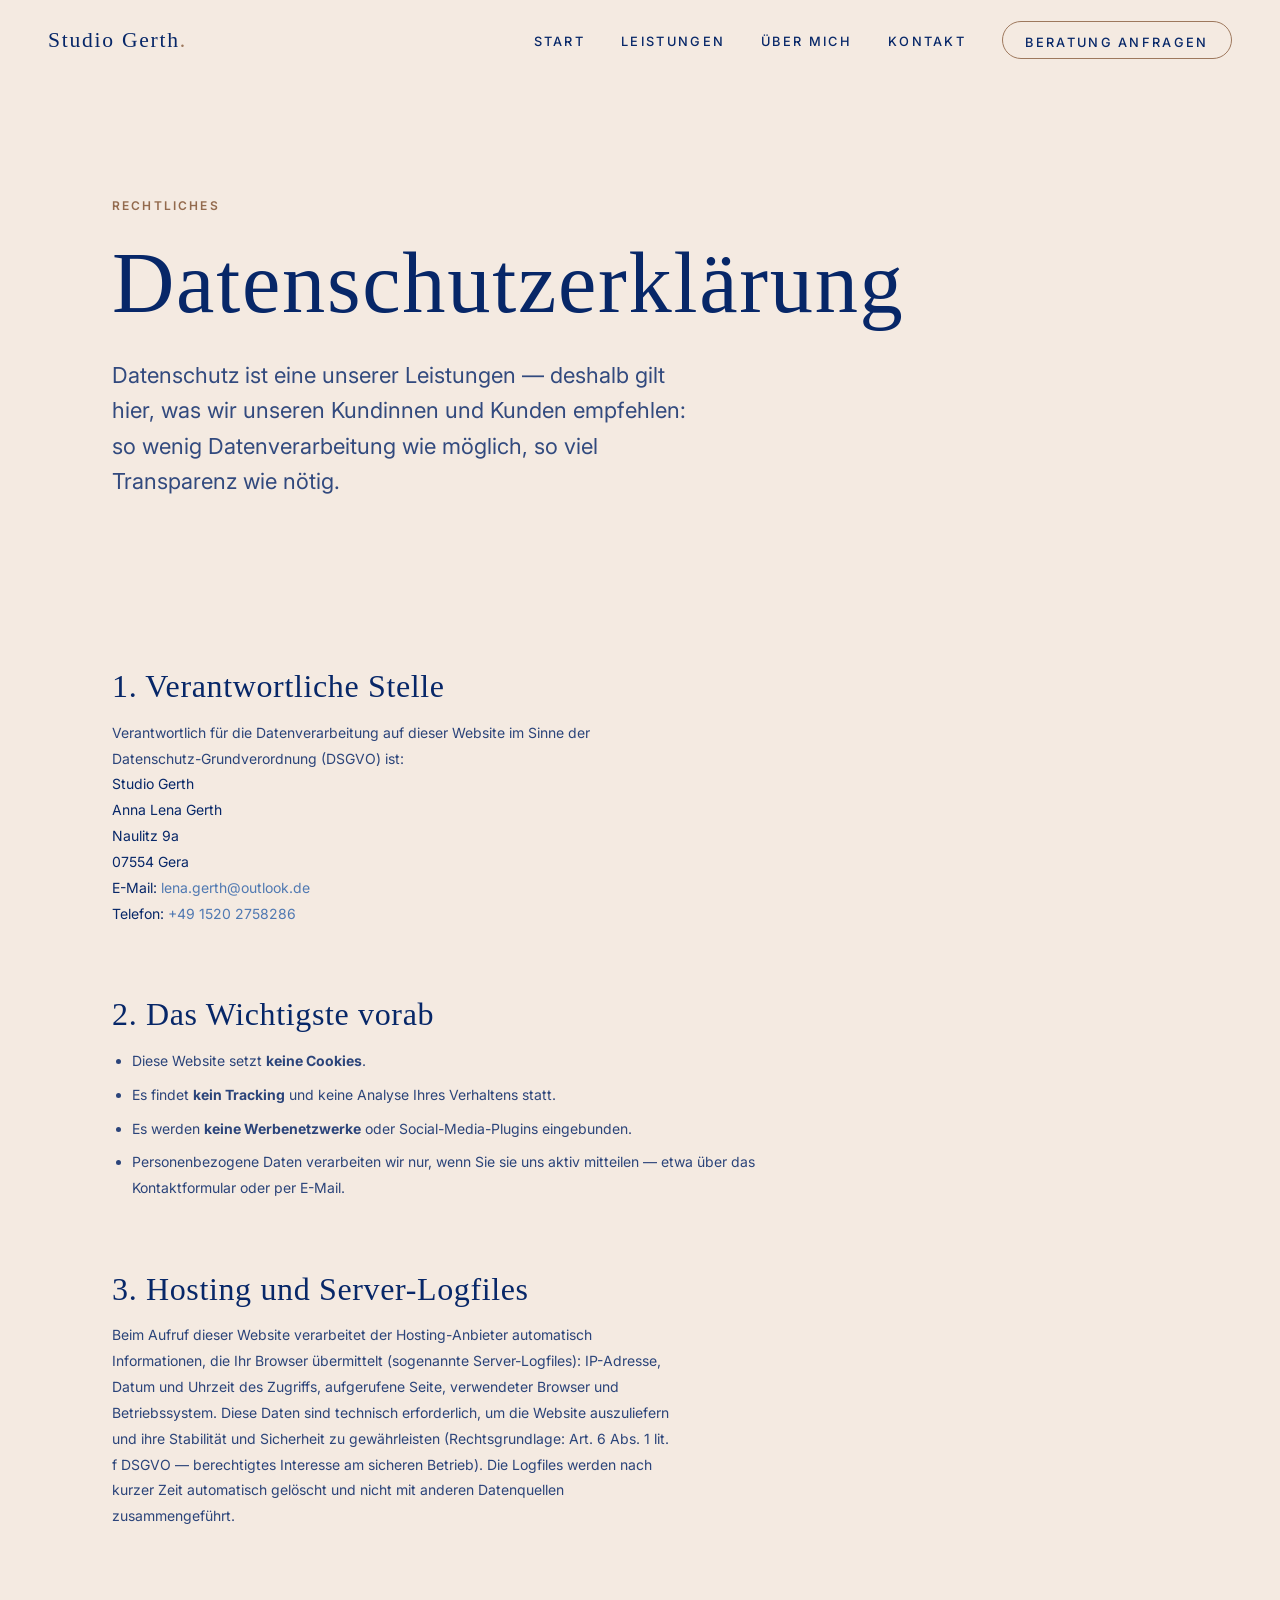
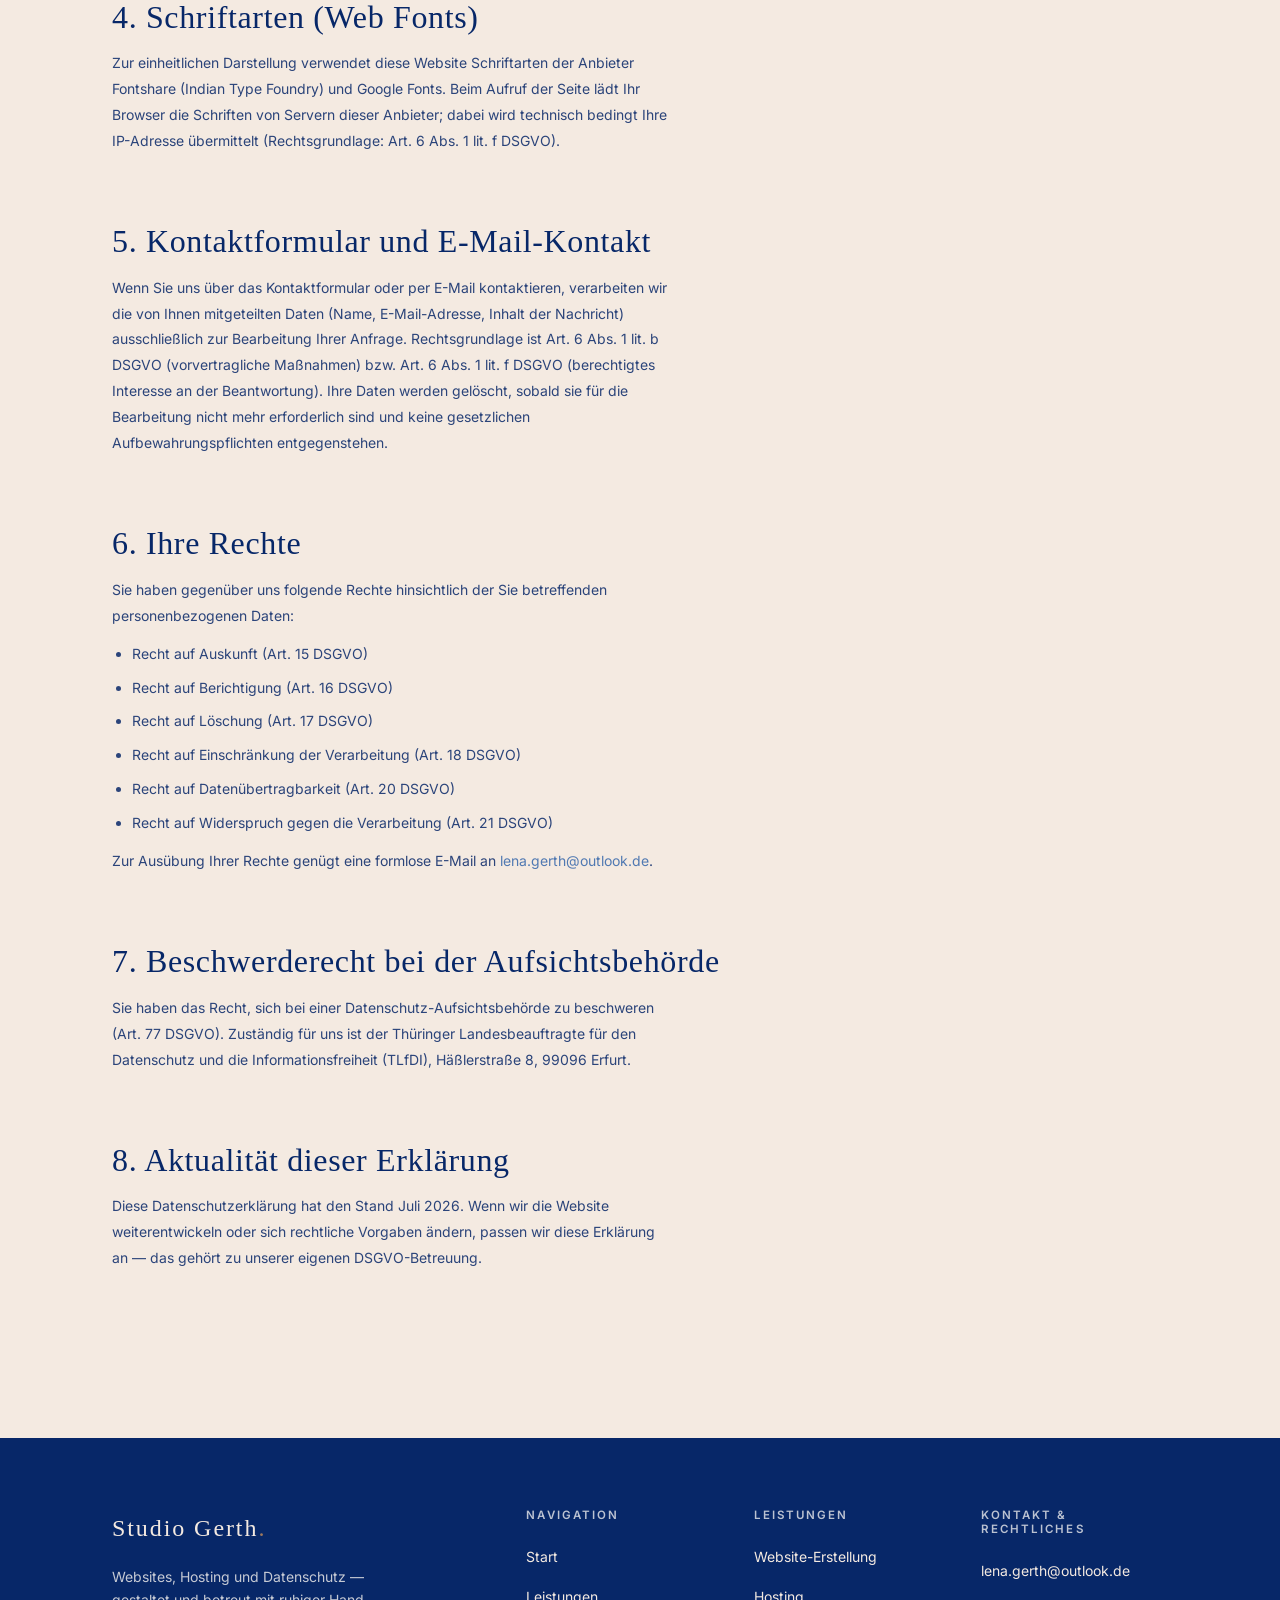
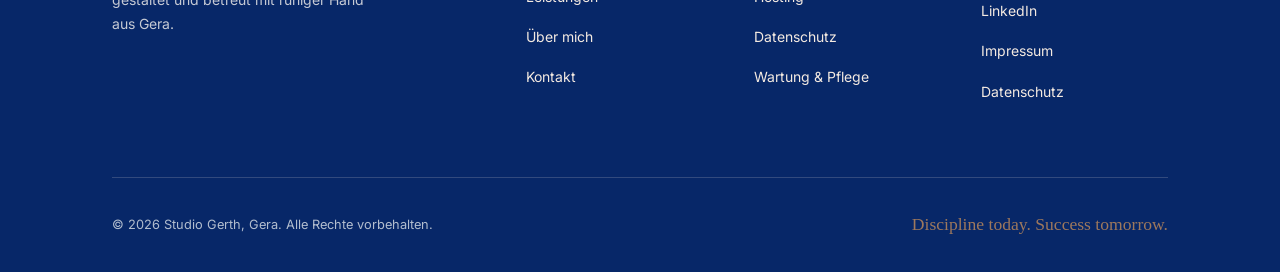
==== datenschutz.html @ 5bf51b88 "Add Studio Gerth agency website (Quiet Luxury / Editorial Discipline) Complete multi-page site in pl" ====
<!DOCTYPE html>
<html lang="de" class="no-js">
<head>
  <meta charset="UTF-8">
  <meta name="viewport" content="width=device-width, initial-scale=1.0">
  <title>Datenschutzerklärung — Studio Gerth</title>
  <meta name="description" content="Datenschutzerklärung von Studio Gerth: Welche Daten diese Website verarbeitet — und welche bewusst nicht.">
  <meta name="robots" content="noindex, follow">

  <link rel="preconnect" href="https://api.fontshare.com" crossorigin>
  <link href="https://api.fontshare.com/v2/css?f[]=melodrama@400,500,600&amp;f[]=britney@400,700&amp;display=swap" rel="stylesheet">
  <link rel="preconnect" href="https://fonts.googleapis.com">
  <link rel="preconnect" href="https://fonts.gstatic.com" crossorigin>
  <link href="https://fonts.googleapis.com/css2?family=Inter:wght@400;500;600&amp;display=swap" rel="stylesheet">

  <!-- Favicon: Monogramm "G." als Inline-SVG (keine Bilddatei nötig) -->
  <link rel="icon" href="data:image/svg+xml,%3Csvg xmlns='http://www.w3.org/2000/svg' viewBox='0 0 64 64'%3E%3Crect width='64' height='64' fill='%23072768'/%3E%3Ctext x='32' y='44' font-family='Georgia,serif' font-size='36' fill='%23F4EAE1' text-anchor='middle'%3EG.%3C/text%3E%3C/svg%3E">

  <link rel="stylesheet" href="css/style.css">
</head>
<body>
  <a class="skip-link" href="#main">Zum Inhalt springen</a>
  <div class="scroll-progress" aria-hidden="true"></div>

  <header class="site-header">
    <div class="container container--wide header-inner">
      <a class="brand" href="index.html">Studio Gerth<span class="brand-dot">.</span></a>

      <nav class="site-nav" aria-label="Hauptnavigation">
        <ul class="nav-list">
          <li><a href="index.html">Start</a></li>
          <li><a href="leistungen.html">Leistungen</a></li>
          <li><a href="ueber-mich.html">Über mich</a></li>
          <li><a href="kontakt.html">Kontakt</a></li>
          <li><a class="nav-cta" href="kontakt.html">Beratung anfragen</a></li>
        </ul>
      </nav>

      <button class="nav-toggle" aria-expanded="false" aria-label="Menü öffnen" aria-controls="nav-overlay">
        <span class="bar"></span><span class="bar"></span><span class="bar"></span>
      </button>
    </div>
  </header>

  <nav class="nav-overlay" id="nav-overlay" aria-label="Mobile Navigation">
    <ul>
      <li><a href="index.html">Start</a></li>
      <li><a href="leistungen.html">Leistungen</a></li>
      <li><a href="ueber-mich.html">Über mich</a></li>
      <li><a href="kontakt.html">Kontakt</a></li>
    </ul>
    <p class="overlay-meta">
      Studio Gerth · Gera<br>
      <a href="mailto:lena.gerth@outlook.de">lena.gerth@outlook.de</a>
    </p>
  </nav>

  <main id="main">
    <section class="page-hero" aria-labelledby="page-heading">
      <div class="container">
        <span class="eyebrow">Rechtliches</span>
        <h1 id="page-heading">Datenschutzerklärung</h1>
        <p class="lead" style="margin-top: 1.75rem">
          Datenschutz ist eine unserer Leistungen — deshalb gilt hier, was wir
          unseren Kundinnen und Kunden empfehlen: so wenig Datenverarbeitung
          wie möglich, so viel Transparenz wie nötig.
        </p>
      </div>
    </section>

    <section class="section section--flush" style="padding-bottom: var(--space-section)">
      <div class="container">
        <div class="legal-content">

          <h2>1. Verantwortliche Stelle</h2>
          <p>
            Verantwortlich für die Datenverarbeitung auf dieser Website im Sinne
            der Datenschutz-Grundverordnung (DSGVO) ist:
          </p>
          <address>
            Studio Gerth<br>
            Anna Lena Gerth<br>
            Naulitz 9a<br>
            07554 Gera<br>
            E-Mail: <a href="mailto:lena.gerth@outlook.de">lena.gerth@outlook.de</a><br>
            Telefon: <a href="tel:+4915202758286">+49 1520 2758286</a>
          </address>

          <h2>2. Das Wichtigste vorab</h2>
          <ul>
            <li>Diese Website setzt <strong>keine Cookies</strong>.</li>
            <li>Es findet <strong>kein Tracking</strong> und keine Analyse Ihres Verhaltens statt.</li>
            <li>Es werden <strong>keine Werbenetzwerke</strong> oder Social-Media-Plugins eingebunden.</li>
            <li>Personenbezogene Daten verarbeiten wir nur, wenn Sie sie uns aktiv mitteilen — etwa über das Kontaktformular oder per E-Mail.</li>
          </ul>

          <h2>3. Hosting und Server-Logfiles</h2>
          <p>
            Beim Aufruf dieser Website verarbeitet der Hosting-Anbieter
            automatisch Informationen, die Ihr Browser übermittelt
            (sogenannte Server-Logfiles): IP-Adresse, Datum und Uhrzeit des
            Zugriffs, aufgerufene Seite, verwendeter Browser und
            Betriebssystem. Diese Daten sind technisch erforderlich, um die
            Website auszuliefern und ihre Stabilität und Sicherheit zu
            gewährleisten (Rechtsgrundlage: Art. 6 Abs. 1 lit. f DSGVO —
            berechtigtes Interesse am sicheren Betrieb). Die Logfiles werden
            nach kurzer Zeit automatisch gelöscht und nicht mit anderen
            Datenquellen zusammengeführt.
            <!-- HINWEIS: Vor Veröffentlichung Hosting-Anbieter benennen
                 (Name, Anschrift, Speicherdauer der Logs) und ggf. den
                 Abschluss eines Auftragsverarbeitungsvertrags (Art. 28 DSGVO)
                 erwähnen. -->
          </p>

          <h2>4. Schriftarten (Web Fonts)</h2>
          <p>
            Zur einheitlichen Darstellung verwendet diese Website Schriftarten
            der Anbieter Fontshare (Indian Type Foundry) und Google Fonts. Beim
            Aufruf der Seite lädt Ihr Browser die Schriften von Servern dieser
            Anbieter; dabei wird technisch bedingt Ihre IP-Adresse übermittelt
            (Rechtsgrundlage: Art. 6 Abs. 1 lit. f DSGVO).
            <!-- EMPFEHLUNG für den Echtbetrieb: Die Fonts lokal einbinden
                 (Dateien nach /assets/fonts/ legen und per @font-face laden).
                 Dann entfällt dieser Abschnitt vollständig — die sauberste
                 Lösung und unsere Empfehlung als Datenschutz-Dienstleister.
                 Die CDN-Einbindung ist hier nur für die Entwicklungsphase
                 gewählt. -->
          </p>

          <h2>5. Kontaktformular und E-Mail-Kontakt</h2>
          <p>
            Wenn Sie uns über das Kontaktformular oder per E-Mail kontaktieren,
            verarbeiten wir die von Ihnen mitgeteilten Daten (Name,
            E-Mail-Adresse, Inhalt der Nachricht) ausschließlich zur
            Bearbeitung Ihrer Anfrage. Rechtsgrundlage ist Art. 6 Abs. 1
            lit. b DSGVO (vorvertragliche Maßnahmen) bzw. Art. 6 Abs. 1
            lit. f DSGVO (berechtigtes Interesse an der Beantwortung).
            Ihre Daten werden gelöscht, sobald sie für die Bearbeitung nicht
            mehr erforderlich sind und keine gesetzlichen
            Aufbewahrungspflichten entgegenstehen.
            <!-- HINWEIS: Wird das Formular an einen Dienst wie Formspree
                 angebunden, muss dieser hier als Empfänger/Auftragsverarbeiter
                 genannt werden (Anbieter, Sitz, ggf. Drittlandtransfer). -->
          </p>

          <h2>6. Ihre Rechte</h2>
          <p>Sie haben gegenüber uns folgende Rechte hinsichtlich der Sie betreffenden personenbezogenen Daten:</p>
          <ul>
            <li>Recht auf Auskunft (Art. 15 DSGVO)</li>
            <li>Recht auf Berichtigung (Art. 16 DSGVO)</li>
            <li>Recht auf Löschung (Art. 17 DSGVO)</li>
            <li>Recht auf Einschränkung der Verarbeitung (Art. 18 DSGVO)</li>
            <li>Recht auf Datenübertragbarkeit (Art. 20 DSGVO)</li>
            <li>Recht auf Widerspruch gegen die Verarbeitung (Art. 21 DSGVO)</li>
          </ul>
          <p>
            Zur Ausübung Ihrer Rechte genügt eine formlose E-Mail an
            <a href="mailto:lena.gerth@outlook.de">lena.gerth@outlook.de</a>.
          </p>

          <h2>7. Beschwerderecht bei der Aufsichtsbehörde</h2>
          <p>
            Sie haben das Recht, sich bei einer Datenschutz-Aufsichtsbehörde zu
            beschweren (Art. 77 DSGVO). Zuständig für uns ist der Thüringer
            Landesbeauftragte für den Datenschutz und die Informationsfreiheit
            (TLfDI), Häßlerstraße 8, 99096 Erfurt.
          </p>

          <h2>8. Aktualität dieser Erklärung</h2>
          <p>
            Diese Datenschutzerklärung hat den Stand Juli 2026. Wenn wir die
            Website weiterentwickeln oder sich rechtliche Vorgaben ändern,
            passen wir diese Erklärung an — das gehört zu unserer eigenen
            DSGVO-Betreuung.
          </p>

        </div>
      </div>
    </section>
  </main>

  <footer class="site-footer">
    <div class="container">
      <div class="footer-grid">
        <div class="footer-brand">
          <a class="brand" href="index.html">Studio Gerth<span class="brand-dot">.</span></a>
          <p>Websites, Hosting und Datenschutz — gestaltet und betreut mit ruhiger Hand aus Gera.</p>
        </div>
        <nav class="footer-col" aria-label="Footer-Navigation">
          <h3>Navigation</h3>
          <ul>
            <li><a href="index.html">Start</a></li>
            <li><a href="leistungen.html">Leistungen</a></li>
            <li><a href="ueber-mich.html">Über mich</a></li>
            <li><a href="kontakt.html">Kontakt</a></li>
          </ul>
        </nav>
        <div class="footer-col">
          <h3>Leistungen</h3>
          <ul>
            <li><a href="leistungen.html#webdesign">Website-Erstellung</a></li>
            <li><a href="leistungen.html#hosting">Hosting</a></li>
            <li><a href="leistungen.html#datenschutz">Datenschutz</a></li>
            <li><a href="leistungen.html#wartung">Wartung &amp; Pflege</a></li>
          </ul>
        </div>
        <div class="footer-col">
          <h3>Kontakt &amp; Rechtliches</h3>
          <ul>
            <li><a href="mailto:lena.gerth@outlook.de">lena.gerth@outlook.de</a></li>
            <li><a href="https://www.linkedin.com/" rel="noopener" target="_blank">LinkedIn</a></li>
            <li><a href="impressum.html">Impressum</a></li>
            <li><a href="datenschutz.html">Datenschutz</a></li>
          </ul>
        </div>
      </div>
      <div class="footer-bottom">
        <p>© <span data-year>2026</span> Studio Gerth, Gera. Alle Rechte vorbehalten.</p>
        <p class="footer-claim">Discipline today. Success tomorrow.</p>
      </div>
    </div>
  </footer>

  <script src="js/main.js"></script>
</body>
</html>
---- css/style.css ----
/* ==========================================================================
   STUDIO GERTH — Quiet Luxury / Editorial Discipline
   Design-System & Layout
   --------------------------------------------------------------------------
   Farbwelt:  Navy & Steel-Blue (Vertrauen, Professionalität)
              Cream, Tan & Brown (Wärme, Exklusivität)
   Typo:      Melodrama (Display-Serif) · Britney (Script-Akzent, sparsam)
              Inter (Fließtext & UI)
   Prinzip:   Mobile-first · viel Weißraum · ruhige Bewegung
   ========================================================================== */

/* --------------------------------------------------------------------------
   1. Design-Tokens
   -------------------------------------------------------------------------- */
:root {
  /* Die fünf Markenfarben — keine weiteren Farben erfinden */
  --color-navy: #072768;
  --color-steel-blue: #5079B2;
  --color-cream: #F4EAE1;
  --color-tan: #9D785D;
  --color-brown: #936A4D;

  /* Abgeleitete Tinten & Schleier (ausschließlich aus den fünf Farben gemischt) */
  --tint-cream-deep: color-mix(in srgb, var(--color-cream) 92%, var(--color-tan));
  --tint-navy-soft: color-mix(in srgb, var(--color-navy) 8%, var(--color-cream));
  --veil-navy-40: color-mix(in srgb, var(--color-navy) 40%, transparent);
  --veil-navy-70: color-mix(in srgb, var(--color-navy) 70%, transparent);
  --line-soft: color-mix(in srgb, var(--color-tan) 35%, transparent);

  /* Typografie */
  --font-display: "Melodrama", "Cormorant Garamond", Georgia, serif;
  --font-script: "Britney", "Melodrama", Georgia, serif;
  --font-body: "Inter", "Helvetica Neue", Arial, sans-serif;

  --text-body: clamp(1rem, 0.95rem + 0.25vw, 1.125rem);
  --text-small: 0.875rem;
  --text-lead: clamp(1.125rem, 1rem + 0.6vw, 1.375rem);
  --text-h3: clamp(1.375rem, 1.2rem + 0.9vw, 1.75rem);
  --text-h2: clamp(2rem, 1.5rem + 2.5vw, 3.5rem);
  --text-h1: clamp(2.75rem, 1.8rem + 4.5vw, 5.5rem);
  --text-hero: clamp(2.5rem, 1.5rem + 6vw, 6.5rem);

  --tracking-wide: 0.18em;
  --tracking-head: 0.02em;

  /* Rhythmus */
  --space-section: clamp(5rem, 4rem + 8vw, 11rem);
  --space-inner: clamp(2.5rem, 2rem + 3vw, 5rem);
  --container: 72rem;
  --container-wide: 86rem;
  --gutter: clamp(1.25rem, 4vw, 3rem);

  /* Bewegung */
  --ease-out: cubic-bezier(0.22, 1, 0.36, 1);
  --dur-reveal: 0.9s;

  --header-h: 4.5rem;
}

/* --------------------------------------------------------------------------
   2. Reset & Basis
   -------------------------------------------------------------------------- */
*,
*::before,
*::after {
  box-sizing: border-box;
  margin: 0;
}

html {
  scroll-behavior: smooth;
  -webkit-text-size-adjust: 100%;
}

body {
  font-family: var(--font-body);
  font-size: var(--text-body);
  font-weight: 400;
  line-height: 1.7;
  color: var(--color-navy);
  background-color: var(--color-cream);
  overflow-x: hidden;
}

img,
svg,
video {
  display: block;
  max-width: 100%;
  height: auto;
}

a {
  color: var(--color-steel-blue);
  text-decoration: none;
  transition: color 0.25s var(--ease-out);
}

a:hover {
  color: var(--color-navy);
}

:focus-visible {
  outline: 2px solid var(--color-steel-blue);
  outline-offset: 3px;
  border-radius: 2px;
}

::selection {
  background: var(--color-navy);
  color: var(--color-cream);
}

/* Anker-Ziele landen nicht unter dem fixen Header */
[id] {
  scroll-margin-top: calc(var(--header-h) + 1.5rem);
}

/* Skip-Link für Tastatur-Nutzer:innen */
.skip-link {
  position: absolute;
  top: -100%;
  left: 1rem;
  z-index: 200;
  padding: 0.75rem 1.25rem;
  background: var(--color-navy);
  color: var(--color-cream);
  font-size: var(--text-small);
  letter-spacing: var(--tracking-wide);
  text-transform: uppercase;
}

.skip-link:focus-visible {
  top: 1rem;
  color: var(--color-cream);
}

/* --------------------------------------------------------------------------
   3. Typografie
   -------------------------------------------------------------------------- */
h1,
h2,
h3,
.display {
  font-family: var(--font-display);
  font-weight: 500;
  line-height: 1.08;
  letter-spacing: var(--tracking-head);
  color: var(--color-navy);
  text-wrap: balance;
}

h1 { font-size: var(--text-h1); }
h2 { font-size: var(--text-h2); }
h3 {
  font-size: var(--text-h3);
  line-height: 1.25;
}

.script {
  font-family: var(--font-script);
  font-weight: 400;
  letter-spacing: 0.01em;
  color: var(--color-tan);
  font-style: normal;
}

.on-dark .script,
.script--light {
  color: var(--color-cream);
}

.eyebrow {
  display: block;
  font-family: var(--font-body);
  font-size: 0.75rem;
  font-weight: 600;
  letter-spacing: var(--tracking-wide);
  text-transform: uppercase;
  color: var(--color-brown);
  margin-bottom: 1.25rem;
}

.on-dark .eyebrow {
  color: color-mix(in srgb, var(--color-cream) 75%, var(--color-steel-blue));
}

.lead {
  font-size: var(--text-lead);
  line-height: 1.6;
  color: color-mix(in srgb, var(--color-navy) 82%, var(--color-cream));
  max-width: 42ch;
}

p {
  max-width: 62ch;
}

.text-brown { color: var(--color-brown); }

/* --------------------------------------------------------------------------
   4. Layout-Helfer
   -------------------------------------------------------------------------- */
.container {
  width: 100%;
  max-width: var(--container);
  margin-inline: auto;
  padding-inline: var(--gutter);
}

.container--wide {
  max-width: var(--container-wide);
}

.section {
  padding-block: var(--space-section);
  position: relative;
}

.section--flush { padding-block: 0; }

.section-head {
  max-width: 46rem;
  margin-bottom: var(--space-inner);
}

.on-dark {
  background: var(--color-navy);
  color: var(--color-cream);
}

.on-dark h1,
.on-dark h2,
.on-dark h3,
.on-dark p,
.on-dark .lead {
  color: var(--color-cream);
}

.on-dark .lead {
  color: color-mix(in srgb, var(--color-cream) 85%, var(--color-steel-blue));
}

.rule {
  border: none;
  height: 1px;
  background: var(--line-soft);
  margin-block: var(--space-inner);
}

/* --------------------------------------------------------------------------
   5. Buttons
   -------------------------------------------------------------------------- */
.btn {
  display: inline-flex;
  align-items: center;
  gap: 0.75rem;
  padding: 1rem 2.25rem;
  border: 1px solid transparent;
  border-radius: 999px;
  font-family: var(--font-body);
  font-size: var(--text-small);
  font-weight: 600;
  letter-spacing: 0.12em;
  text-transform: uppercase;
  cursor: pointer;
  transition:
    background-color 0.3s var(--ease-out),
    color 0.3s var(--ease-out),
    border-color 0.3s var(--ease-out),
    transform 0.3s var(--ease-out);
}

.btn:hover {
  transform: translateY(-2px);
}

.btn:active {
  transform: translateY(0);
}

.btn--primary {
  background: var(--color-tan);
  color: var(--color-cream);
}

.btn--primary:hover {
  background: var(--color-brown);
  color: var(--color-cream);
}

.btn--outline {
  border-color: var(--color-navy);
  color: var(--color-navy);
  background: transparent;
}

.btn--outline:hover {
  background: var(--color-navy);
  color: var(--color-cream);
}

.btn--outline-light {
  border-color: var(--color-cream);
  color: var(--color-cream);
  background: transparent;
}

.btn--outline-light:hover {
  background: var(--color-cream);
  color: var(--color-navy);
}

.btn .btn-arrow {
  transition: transform 0.3s var(--ease-out);
}

.btn:hover .btn-arrow {
  transform: translateX(4px);
}

/* Textlink mit Unterstrich-Animation */
.link-line {
  position: relative;
  font-size: var(--text-small);
  font-weight: 600;
  letter-spacing: 0.12em;
  text-transform: uppercase;
  color: var(--color-brown);
  padding-bottom: 0.35rem;
}

.link-line::after {
  content: "";
  position: absolute;
  left: 0;
  bottom: 0;
  width: 100%;
  height: 1px;
  background: currentColor;
  transform: scaleX(0.35);
  transform-origin: left;
  transition: transform 0.4s var(--ease-out);
}

.link-line:hover {
  color: var(--color-navy);
}

.link-line:hover::after {
  transform: scaleX(1);
}

/* --------------------------------------------------------------------------
   6. Header & Navigation
   -------------------------------------------------------------------------- */
.site-header {
  position: fixed;
  inset: 0 0 auto 0;
  z-index: 100;
  height: var(--header-h);
  display: flex;
  align-items: center;
  background: transparent;
  transition:
    background-color 0.4s var(--ease-out),
    box-shadow 0.4s var(--ease-out),
    height 0.4s var(--ease-out);
}

/* Zustand nach dem Scrollen: Cream-Fläche mit feinem Schatten */
.site-header.is-scrolled {
  background: color-mix(in srgb, var(--color-cream) 92%, transparent);
  -webkit-backdrop-filter: blur(12px);
  backdrop-filter: blur(12px);
  box-shadow: 0 1px 0 var(--line-soft), 0 12px 32px -20px var(--veil-navy-40);
}

.header-inner {
  display: flex;
  align-items: center;
  justify-content: space-between;
  gap: 2rem;
  width: 100%;
}

.brand {
  font-family: var(--font-display);
  font-size: 1.35rem;
  font-weight: 500;
  letter-spacing: 0.08em;
  color: var(--color-navy);
  white-space: nowrap;
}

.brand .brand-dot {
  color: var(--color-tan);
}

/* Auf dunklem Hero startet die Marke hell und wechselt beim Scrollen */
.header-on-dark:not(.is-scrolled) .brand,
.header-on-dark:not(.is-scrolled) .nav-list a,
.header-on-dark:not(.is-scrolled) .nav-cta {
  color: var(--color-cream);
}

.header-on-dark:not(.is-scrolled) .nav-cta {
  border-color: color-mix(in srgb, var(--color-cream) 60%, transparent);
}

.site-nav {
  display: none;
}

.nav-list {
  display: flex;
  align-items: center;
  gap: 2.25rem;
  list-style: none;
  padding: 0;
}

.nav-list a {
  font-size: 0.8rem;
  font-weight: 500;
  letter-spacing: var(--tracking-wide);
  text-transform: uppercase;
  color: var(--color-navy);
  position: relative;
  padding-bottom: 0.3rem;
}

.nav-list a::after {
  content: "";
  position: absolute;
  left: 0;
  bottom: 0;
  width: 100%;
  height: 1px;
  background: var(--color-tan);
  transform: scaleX(0);
  transform-origin: left;
  transition: transform 0.35s var(--ease-out);
}

.nav-list a:hover::after,
.nav-list a[aria-current="page"]::after {
  transform: scaleX(1);
}

.nav-cta {
  display: inline-block;
  padding: 0.6rem 1.4rem;
  border: 1px solid var(--color-tan);
  border-radius: 999px;
  font-size: 0.75rem;
  font-weight: 600;
  letter-spacing: var(--tracking-wide);
  text-transform: uppercase;
  color: var(--color-navy);
  transition:
    background-color 0.3s var(--ease-out),
    color 0.3s var(--ease-out);
}

.nav-cta:hover {
  background: var(--color-tan);
  color: var(--color-cream);
}

/* Mobiler Menü-Button */
.nav-toggle {
  display: inline-flex;
  flex-direction: column;
  justify-content: center;
  gap: 6px;
  width: 44px;
  height: 44px;
  padding: 10px;
  border: none;
  background: transparent;
  cursor: pointer;
  z-index: 120;
}

.nav-toggle .bar {
  display: block;
  width: 100%;
  height: 1.5px;
  background: var(--color-navy);
  transition: transform 0.35s var(--ease-out), opacity 0.25s;
}

.header-on-dark:not(.is-scrolled) .nav-toggle .bar {
  background: var(--color-cream);
}

.nav-toggle[aria-expanded="true"] .bar {
  background: var(--color-cream);
}

.nav-toggle[aria-expanded="true"] .bar:nth-child(1) {
  transform: translateY(7.5px) rotate(45deg);
}

.nav-toggle[aria-expanded="true"] .bar:nth-child(2) {
  opacity: 0;
}

.nav-toggle[aria-expanded="true"] .bar:nth-child(3) {
  transform: translateY(-7.5px) rotate(-45deg);
}

/* Mobiles Overlay-Menü: Navy-Fläche, große Serif-Einträge */
.nav-overlay {
  position: fixed;
  inset: 0;
  z-index: 110;
  display: flex;
  flex-direction: column;
  justify-content: center;
  padding: var(--gutter);
  background: var(--color-navy);
  opacity: 0;
  visibility: hidden;
  transition: opacity 0.45s var(--ease-out), visibility 0s linear 0.45s;
}

.nav-overlay.is-open {
  opacity: 1;
  visibility: visible;
  transition: opacity 0.45s var(--ease-out);
}

.nav-overlay ul {
  list-style: none;
  padding: 0;
  display: grid;
  gap: 1.25rem;
}

.nav-overlay a {
  font-family: var(--font-display);
  font-size: clamp(2rem, 8vw, 3.25rem);
  color: var(--color-cream);
  line-height: 1.15;
  display: inline-block;
  transform: translateY(1.5rem);
  opacity: 0;
  transition: transform 0.6s var(--ease-out), opacity 0.6s var(--ease-out), color 0.3s;
}

.nav-overlay.is-open a {
  transform: translateY(0);
  opacity: 1;
}

.nav-overlay li:nth-child(2) a { transition-delay: 0.05s; }
.nav-overlay li:nth-child(3) a { transition-delay: 0.1s; }
.nav-overlay li:nth-child(4) a { transition-delay: 0.15s; }
.nav-overlay li:nth-child(5) a { transition-delay: 0.2s; }

.nav-overlay a:hover,
.nav-overlay a[aria-current="page"] {
  color: var(--color-tan);
}

.nav-overlay .overlay-meta {
  margin-top: 3rem;
  font-size: var(--text-small);
  color: color-mix(in srgb, var(--color-cream) 70%, var(--color-steel-blue));
}

.nav-overlay .overlay-meta a {
  font-family: var(--font-body);
  font-size: inherit;
  color: inherit;
  opacity: 1;
  transform: none;
}

body.nav-open {
  overflow: hidden;
}

/* --------------------------------------------------------------------------
   7. Hero (Startseite) — sticky Scroll-Bühne, Navy → Cream
   -------------------------------------------------------------------------- */
.hero {
  /* Hohe Außensektion = Scrollstrecke; die Bühne bleibt sticky im Viewport */
  height: 340vh;
  position: relative;
}

.hero-stage {
  position: sticky;
  top: 0;
  height: 100vh;
  height: 100svh;
  overflow: hidden;
  display: grid;
  place-items: center;
  background: var(--color-navy);
}

/* Seidige Textur als ruhige Hintergrund-Ebene (rein CSS, keine Bilddatei) */
.hero-silk {
  position: absolute;
  inset: -20%;
  background:
    radial-gradient(120% 80% at 15% 20%, color-mix(in srgb, var(--color-steel-blue) 45%, transparent), transparent 60%),
    radial-gradient(90% 70% at 85% 75%, color-mix(in srgb, var(--color-steel-blue) 30%, transparent), transparent 65%),
    radial-gradient(70% 60% at 60% 10%, color-mix(in srgb, var(--color-tan) 18%, transparent), transparent 70%),
    linear-gradient(160deg, var(--color-navy), color-mix(in srgb, var(--color-navy) 80%, var(--color-steel-blue)));
  will-change: transform;
}

/* Cream-Überblendung, die per Scroll-Fortschritt eingeblendet wird */
.hero-wash {
  position: absolute;
  inset: 0;
  background: var(--color-cream);
  opacity: 0;
  will-change: opacity;
}

.hero-lines {
  position: relative;
  z-index: 2;
  display: grid;
  place-items: center;
  text-align: center;
  padding-inline: var(--gutter);
}

.hero-line {
  grid-area: 1 / 1;
  max-width: 16ch;
  font-family: var(--font-display);
  font-size: var(--text-hero);
  font-weight: 500;
  line-height: 1.05;
  color: var(--color-cream);
  opacity: 0;
  transform: translateY(2.5rem) scale(0.985);
  will-change: opacity, transform;
}

.hero-line .script {
  font-size: 1.06em;
  /* Auf Navy braucht der Tan-Akzent mehr Leuchtkraft */
  color: color-mix(in srgb, var(--color-tan) 55%, var(--color-cream));
}

/* Die letzte Zeile steht auf Cream und wechselt daher auf Navy */
.hero-line--final {
  color: var(--color-navy);
}

.hero-line--final .script {
  color: var(--color-tan);
}

.hero-kicker {
  position: absolute;
  top: calc(var(--header-h) + clamp(1rem, 4vh, 3rem));
  left: 50%;
  transform: translateX(-50%);
  z-index: 2;
  font-size: 0.75rem;
  font-weight: 600;
  letter-spacing: var(--tracking-wide);
  text-transform: uppercase;
  color: color-mix(in srgb, var(--color-cream) 80%, var(--color-steel-blue));
  width: max-content;
  max-width: calc(100vw - 2 * var(--gutter));
  text-align: center;
  will-change: opacity;
}

/* Scroll-Hinweis */
.hero-cue {
  position: absolute;
  bottom: clamp(1.5rem, 5vh, 3rem);
  left: 50%;
  transform: translateX(-50%);
  z-index: 2;
  display: flex;
  flex-direction: column;
  align-items: center;
  gap: 0.75rem;
  color: color-mix(in srgb, var(--color-cream) 75%, var(--color-steel-blue));
  font-size: 0.7rem;
  letter-spacing: var(--tracking-wide);
  text-transform: uppercase;
  will-change: opacity;
}

.hero-cue::after {
  content: "";
  width: 1px;
  height: 3rem;
  background: linear-gradient(to bottom, currentColor, transparent);
  animation: cue-drop 2.2s var(--ease-out) infinite;
}

@keyframes cue-drop {
  0% { transform: scaleY(0); transform-origin: top; }
  45% { transform: scaleY(1); transform-origin: top; }
  55% { transform: scaleY(1); transform-origin: bottom; }
  100% { transform: scaleY(0); transform-origin: bottom; }
}

/* Statischer Hero-Fallback (reduced motion / kein JS) */
.no-js .hero,
.reduced-motion .hero {
  height: auto;
}

.no-js .hero-stage,
.reduced-motion .hero-stage {
  position: relative;
  min-height: 100vh;
}

.no-js .hero-line,
.reduced-motion .hero-line {
  display: none;
  opacity: 1;
  transform: none;
}

.no-js .hero-line--final,
.reduced-motion .hero-line--final {
  display: block;
  color: var(--color-cream);
}

.no-js .hero-line--final .script,
.reduced-motion .hero-line--final .script {
  color: var(--color-cream);
}

.no-js .hero-cue::after,
.reduced-motion .hero-cue::after {
  animation: none;
}

/* --------------------------------------------------------------------------
   8. Editorial-Bausteine
   -------------------------------------------------------------------------- */

/* Bild-Platzhalter im Moodboard-Stil — werden später durch echte Fotografien
   ersetzt (siehe /assets/README.md). Die Flächen tragen die Stimmung schon
   jetzt: warmes Licht, Seide, lange Schatten. */
.media {
  position: relative;
  overflow: hidden;
  border-radius: 2px;
  min-height: 20rem;
  background: var(--tint-cream-deep);
}

.media--silk {
  background:
    radial-gradient(130% 90% at 20% 15%, color-mix(in srgb, var(--color-cream) 70%, var(--color-tan)), transparent 55%),
    radial-gradient(120% 100% at 80% 80%, color-mix(in srgb, var(--color-brown) 55%, var(--color-cream)), transparent 60%),
    radial-gradient(80% 70% at 55% 45%, color-mix(in srgb, var(--color-tan) 75%, var(--color-cream)), transparent 70%),
    linear-gradient(150deg, var(--color-tan), var(--color-brown));
}

.media--light {
  background:
    radial-gradient(100% 120% at 75% 0%, color-mix(in srgb, var(--color-cream) 55%, transparent), transparent 55%),
    linear-gradient(165deg, var(--tint-cream-deep) 0%, color-mix(in srgb, var(--color-tan) 45%, var(--color-cream)) 100%);
}

/* Navy-Duotone-Moment für Section-Übergänge */
.media--duotone {
  background:
    radial-gradient(120% 90% at 25% 20%, color-mix(in srgb, var(--color-steel-blue) 60%, var(--color-navy)), transparent 60%),
    radial-gradient(90% 80% at 80% 85%, color-mix(in srgb, var(--color-steel-blue) 35%, var(--color-navy)), transparent 60%),
    linear-gradient(160deg, var(--color-navy), color-mix(in srgb, var(--color-navy) 72%, var(--color-steel-blue)));
}

/* Feines Fensterlicht als Overlay */
.media::after {
  content: "";
  position: absolute;
  inset: 0;
  background: linear-gradient(115deg, transparent 42%, color-mix(in srgb, var(--color-cream) 22%, transparent) 47%, transparent 55%, color-mix(in srgb, var(--color-cream) 14%, transparent) 62%, transparent 70%);
  pointer-events: none;
}

.media .media-caption {
  position: absolute;
  left: 1.5rem;
  bottom: 1.25rem;
  right: 1.5rem;
  font-size: 0.75rem;
  letter-spacing: var(--tracking-wide);
  text-transform: uppercase;
  color: var(--color-cream);
  opacity: 0.85;
}

/* Statement-Band: großes Zitat über Duotone-Fläche */
.statement {
  position: relative;
  overflow: hidden;
  display: grid;
  place-items: center;
  min-height: 70vh;
  padding-block: var(--space-section);
  text-align: center;
}

.statement .statement-quote {
  position: relative;
  z-index: 1;
  font-family: var(--font-display);
  font-size: var(--text-h2);
  line-height: 1.2;
  color: var(--color-cream);
  max-width: 20ch;
  margin-inline: auto;
}

.statement .statement-source {
  position: relative;
  z-index: 1;
  margin-top: 2rem;
  font-size: 0.75rem;
  letter-spacing: var(--tracking-wide);
  text-transform: uppercase;
  color: color-mix(in srgb, var(--color-cream) 70%, var(--color-steel-blue));
}

.statement-bg {
  position: absolute;
  inset: -15% 0;
  z-index: 0;
  will-change: transform;
}

/* --------------------------------------------------------------------------
   9. Leistungs-Karten (Startseite)
   -------------------------------------------------------------------------- */
.services-grid {
  display: grid;
  gap: 1.5rem;
}

.service-card {
  position: relative;
  padding: 2.5rem 2rem;
  background: color-mix(in srgb, var(--color-cream) 60%, transparent);
  border: 1px solid var(--line-soft);
  border-radius: 2px;
  transition: transform 0.45s var(--ease-out), box-shadow 0.45s var(--ease-out), border-color 0.45s var(--ease-out);
}

.service-card:hover {
  transform: translateY(-6px);
  border-color: color-mix(in srgb, var(--color-tan) 60%, transparent);
  box-shadow: 0 30px 60px -35px var(--veil-navy-40);
}

.service-card .card-index {
  font-family: var(--font-display);
  font-size: 0.95rem;
  letter-spacing: 0.2em;
  color: var(--color-tan);
}

.service-card h3 {
  margin-block: 1.25rem 1rem;
}

.service-card p {
  color: color-mix(in srgb, var(--color-navy) 78%, var(--color-cream));
  font-size: var(--text-small);
  line-height: 1.75;
}

.service-card .link-line {
  margin-top: 1.75rem;
  display: inline-block;
}

.service-card .card-icon {
  width: 3rem;
  height: 3rem;
  color: var(--color-brown);
}

.service-card .card-icon svg {
  width: 100%;
  height: 100%;
}

/* --------------------------------------------------------------------------
   10. Prozess-Sektion
   -------------------------------------------------------------------------- */
.process {
  counter-reset: step;
}

.process-list {
  list-style: none;
  padding: 0;
  display: grid;
  gap: 0;
}

.process-step {
  counter-increment: step;
  display: grid;
  grid-template-columns: auto 1fr;
  gap: 1.5rem;
  padding-block: 2.25rem;
  border-top: 1px solid color-mix(in srgb, var(--color-cream) 25%, transparent);
  align-items: start;
}

.process-step:last-child {
  border-bottom: 1px solid color-mix(in srgb, var(--color-cream) 25%, transparent);
}

.process-step::before {
  content: "0" counter(step);
  font-family: var(--font-display);
  font-size: var(--text-h3);
  line-height: 1.2;
  color: var(--color-tan);
  min-width: 3.5rem;
}

.process-step h3 {
  margin-bottom: 0.5rem;
  font-size: 1.25rem;
}

.process-step p {
  font-size: var(--text-small);
  line-height: 1.75;
  color: color-mix(in srgb, var(--color-cream) 82%, var(--color-steel-blue));
  max-width: 52ch;
}

/* --------------------------------------------------------------------------
   11. CTA-Band
   -------------------------------------------------------------------------- */
.cta-band {
  text-align: center;
}

.cta-band h2 {
  max-width: 18ch;
  margin-inline: auto;
}

.cta-band .lead {
  margin: 1.75rem auto 2.75rem;
}

.cta-actions {
  display: flex;
  flex-wrap: wrap;
  gap: 1rem;
  justify-content: center;
}

/* --------------------------------------------------------------------------
   12. Leistungen (Unterseite)
   -------------------------------------------------------------------------- */
.page-hero {
  padding-top: calc(var(--header-h) + var(--space-section) * 0.7);
  padding-bottom: calc(var(--space-section) * 0.6);
}

.page-hero .lead {
  margin-top: 1.75rem;
}

.service-detail {
  display: grid;
  gap: var(--space-inner);
  align-items: center;
  padding-block: calc(var(--space-section) * 0.55);
  border-top: 1px solid var(--line-soft);
}

.service-detail:first-of-type {
  border-top: none;
}

.service-detail .detail-media {
  min-height: 16rem;
}

.service-detail h2 {
  font-size: clamp(1.75rem, 1.4rem + 1.8vw, 2.75rem);
  margin-block: 1rem 1.25rem;
}

.service-detail .benefit {
  margin-top: 1.75rem;
  padding: 1.25rem 1.5rem;
  border-left: 2px solid var(--color-tan);
  background: color-mix(in srgb, var(--color-tan) 8%, transparent);
  font-size: var(--text-small);
  line-height: 1.7;
}

.service-detail .benefit strong {
  display: block;
  font-size: 0.7rem;
  font-weight: 600;
  letter-spacing: var(--tracking-wide);
  text-transform: uppercase;
  color: var(--color-brown);
  margin-bottom: 0.4rem;
}

.detail-icon {
  width: 3.25rem;
  height: 3.25rem;
  color: var(--color-brown);
}

.detail-icon svg {
  width: 100%;
  height: 100%;
}

.feature-list {
  list-style: none;
  padding: 0;
  margin-top: 1.5rem;
  display: grid;
  gap: 0.65rem;
  font-size: var(--text-small);
}

.feature-list li {
  display: flex;
  gap: 0.75rem;
  align-items: baseline;
  color: color-mix(in srgb, var(--color-navy) 82%, var(--color-cream));
}

.feature-list li::before {
  content: "—";
  color: var(--color-tan);
  flex: none;
}

/* --------------------------------------------------------------------------
   13. Über mich
   -------------------------------------------------------------------------- */
.about-grid {
  display: grid;
  gap: var(--space-inner);
  align-items: start;
}

.about-portrait {
  min-height: 24rem;
}

.values-grid {
  display: grid;
  gap: 1.5rem;
}

.value-item {
  padding-top: 1.75rem;
  border-top: 1px solid color-mix(in srgb, var(--color-cream) 25%, transparent);
}

.value-item .value-word {
  font-family: var(--font-script);
  font-size: clamp(1.75rem, 1.4rem + 1.5vw, 2.5rem);
  color: var(--color-tan);
  display: block;
  margin-bottom: 0.75rem;
}

.value-item p {
  font-size: var(--text-small);
  line-height: 1.75;
  color: color-mix(in srgb, var(--color-cream) 82%, var(--color-steel-blue));
}

.founder-facts {
  list-style: none;
  padding: 0;
  margin-top: 2rem;
  display: grid;
  gap: 1rem;
}

.founder-facts li {
  display: grid;
  gap: 0.15rem;
  padding-left: 1.25rem;
  border-left: 2px solid var(--color-tan);
}

.founder-facts .fact-label {
  font-size: 0.7rem;
  font-weight: 600;
  letter-spacing: var(--tracking-wide);
  text-transform: uppercase;
  color: var(--color-brown);
}

.founder-facts .fact-value {
  font-size: var(--text-small);
}

/* --------------------------------------------------------------------------
   14. Kontakt & Formular
   -------------------------------------------------------------------------- */
.contact-grid {
  display: grid;
  gap: var(--space-inner);
  align-items: start;
}

.contact-form {
  display: grid;
  gap: 1.75rem;
}

.form-field {
  display: grid;
  gap: 0.5rem;
}

.form-field label {
  font-size: 0.75rem;
  font-weight: 600;
  letter-spacing: var(--tracking-wide);
  text-transform: uppercase;
  color: var(--color-brown);
}

.form-field input,
.form-field select,
.form-field textarea {
  font-family: var(--font-body);
  font-size: var(--text-body);
  color: var(--color-navy);
  background: transparent;
  border: none;
  border-bottom: 1px solid color-mix(in srgb, var(--color-tan) 55%, transparent);
  border-radius: 0;
  padding: 0.65rem 0.1rem;
  transition: border-color 0.3s var(--ease-out);
  width: 100%;
}

.form-field textarea {
  resize: vertical;
  min-height: 8rem;
}

.form-field input:focus,
.form-field select:focus,
.form-field textarea:focus {
  outline: none;
  border-bottom-color: var(--color-navy);
}

.form-field input::placeholder,
.form-field textarea::placeholder {
  color: color-mix(in srgb, var(--color-brown) 55%, var(--color-cream));
}

.form-field.has-error input,
.form-field.has-error select,
.form-field.has-error textarea {
  border-bottom-color: var(--color-brown);
}

.field-error {
  font-size: 0.8rem;
  color: var(--color-brown);
  min-height: 1.2em;
}

.form-consent {
  display: flex;
  gap: 0.85rem;
  align-items: flex-start;
  font-size: var(--text-small);
  color: color-mix(in srgb, var(--color-navy) 80%, var(--color-cream));
}

.form-consent input {
  margin-top: 0.3rem;
  accent-color: var(--color-navy);
  width: 1.05rem;
  height: 1.05rem;
  flex: none;
}

.form-status {
  padding: 1.25rem 1.5rem;
  border-left: 2px solid var(--color-steel-blue);
  background: color-mix(in srgb, var(--color-steel-blue) 10%, transparent);
  font-size: var(--text-small);
}

.form-status[hidden] {
  display: none;
}

.contact-meta {
  display: grid;
  gap: 2rem;
}

.contact-meta .meta-block h3 {
  font-size: 1.1rem;
  margin-bottom: 0.5rem;
}

.contact-meta .meta-block p,
.contact-meta .meta-block a {
  font-size: var(--text-small);
  line-height: 1.8;
}

.map-placeholder {
  min-height: 16rem;
  display: grid;
  place-items: center;
}

.map-placeholder span {
  position: relative;
  z-index: 1;
  font-size: 0.75rem;
  letter-spacing: var(--tracking-wide);
  text-transform: uppercase;
  color: var(--color-cream);
  text-align: center;
  padding-inline: 1.5rem;
}

/* --------------------------------------------------------------------------
   15. Rechtsseiten
   -------------------------------------------------------------------------- */
.legal-content {
  max-width: 46rem;
}

.legal-content h2 {
  font-size: clamp(1.5rem, 1.3rem + 1vw, 2rem);
  margin-top: var(--space-inner);
  margin-bottom: 1rem;
}

.legal-content h3 {
  font-size: 1.15rem;
  margin-top: 2rem;
  margin-bottom: 0.75rem;
}

.legal-content p,
.legal-content li {
  font-size: var(--text-small);
  line-height: 1.85;
  color: color-mix(in srgb, var(--color-navy) 85%, var(--color-cream));
}

.legal-content ul {
  padding-left: 1.25rem;
  display: grid;
  gap: 0.5rem;
  margin-block: 0.75rem;
}

.legal-content address {
  font-style: normal;
  font-size: var(--text-small);
  line-height: 1.85;
}

/* --------------------------------------------------------------------------
   16. Footer
   -------------------------------------------------------------------------- */
.site-footer {
  background: var(--color-navy);
  color: var(--color-cream);
  padding-block: var(--space-inner) 2rem;
  margin-top: 0;
}

.footer-grid {
  display: grid;
  gap: 2.5rem;
  padding-bottom: var(--space-inner);
  border-bottom: 1px solid color-mix(in srgb, var(--color-cream) 18%, transparent);
}

.footer-brand .brand {
  color: var(--color-cream);
  font-size: 1.5rem;
}

.footer-brand p {
  margin-top: 1rem;
  font-size: var(--text-small);
  color: color-mix(in srgb, var(--color-cream) 72%, var(--color-steel-blue));
  max-width: 30ch;
}

.footer-col h3 {
  font-family: var(--font-body);
  font-size: 0.72rem;
  font-weight: 600;
  letter-spacing: var(--tracking-wide);
  text-transform: uppercase;
  color: color-mix(in srgb, var(--color-cream) 65%, var(--color-steel-blue));
  margin-bottom: 1.15rem;
}

.footer-col ul {
  list-style: none;
  padding: 0;
  display: grid;
  gap: 0.6rem;
}

.footer-col a {
  color: var(--color-cream);
  font-size: var(--text-small);
}

.footer-col a:hover {
  color: var(--color-tan);
}

.footer-bottom {
  display: flex;
  flex-wrap: wrap;
  gap: 1rem;
  justify-content: space-between;
  align-items: center;
  padding-top: 2rem;
  font-size: 0.8rem;
  color: color-mix(in srgb, var(--color-cream) 60%, var(--color-steel-blue));
}

.footer-claim {
  font-family: var(--font-script);
  font-size: 1.1rem;
  color: var(--color-tan);
}

/* --------------------------------------------------------------------------
   17. Scroll-Reveal (IntersectionObserver setzt .is-visible)
   -------------------------------------------------------------------------- */
[data-reveal] {
  opacity: 0;
  transform: translateY(2rem);
  transition:
    opacity var(--dur-reveal) var(--ease-out),
    transform var(--dur-reveal) var(--ease-out);
  transition-delay: var(--reveal-delay, 0s);
  will-change: opacity, transform;
}

[data-reveal="left"] { transform: translateX(-2.5rem); }
[data-reveal="right"] { transform: translateX(2.5rem); }
[data-reveal="fade"] { transform: none; }

[data-reveal].is-visible {
  opacity: 1;
  transform: none;
}

/* Kein JS: Inhalte niemals verstecken */
.no-js [data-reveal] {
  opacity: 1;
  transform: none;
}

/* --------------------------------------------------------------------------
   18. CSS Scroll-Driven Animations (progressive enhancement)
   JS-Fallback: main.js prüft CSS.supports('animation-timeline: scroll()')
   und übernimmt sonst per requestAnimationFrame.
   -------------------------------------------------------------------------- */
.scroll-progress {
  position: fixed;
  top: 0;
  left: 0;
  right: 0;
  height: 2px;
  z-index: 101;
  background: var(--color-tan);
  transform-origin: left;
  transform: scaleX(0);
}

@supports (animation-timeline: scroll()) {
  .scroll-progress {
    animation: progress-grow linear both;
    animation-timeline: scroll(root);
  }

  @keyframes progress-grow {
    from { transform: scaleX(0); }
    to { transform: scaleX(1); }
  }

  /* Sanfter Parallax-Drift der Statement-Hintergründe beim Durchscrollen */
  .statement-bg {
    animation: statement-drift linear both;
    animation-timeline: view();
  }

  @keyframes statement-drift {
    from { transform: translateY(-6%); }
    to { transform: translateY(6%); }
  }
}

/* --------------------------------------------------------------------------
   19. Reduced Motion — alle Animationen bekommen eine ruhige Alternative
   -------------------------------------------------------------------------- */
@media (prefers-reduced-motion: reduce) {
  html {
    scroll-behavior: auto;
  }

  *,
  *::before,
  *::after {
    animation-duration: 0.01ms !important;
    animation-iteration-count: 1 !important;
    transition-duration: 0.01ms !important;
  }

  [data-reveal] {
    opacity: 1;
    transform: none;
  }

  .scroll-progress {
    display: none;
  }
}

/* --------------------------------------------------------------------------
   20. Breakpoints — mobile-first
   -------------------------------------------------------------------------- */
@media (min-width: 480px) {
  .services-grid {
    gap: 1.75rem;
  }

  .cta-actions {
    gap: 1.25rem;
  }
}

@media (min-width: 768px) {
  :root {
    --header-h: 5rem;
  }

  .services-grid {
    grid-template-columns: repeat(3, 1fr);
  }

  .service-detail {
    grid-template-columns: 1fr 1fr;
  }

  .service-detail:nth-of-type(even) .detail-media {
    order: 2;
  }

  .about-grid {
    grid-template-columns: 5fr 7fr;
  }

  .values-grid {
    grid-template-columns: repeat(3, 1fr);
    gap: 2.5rem;
  }

  .contact-grid {
    grid-template-columns: 7fr 5fr;
  }

  .footer-grid {
    grid-template-columns: 2fr 1fr 1fr 1fr;
  }

  .process-step {
    grid-template-columns: 6rem 1fr 1.2fr;
  }

  .process-step p {
    grid-column: 3;
    grid-row: 1;
  }

  .process-step h3 {
    grid-column: 2;
  }
}

@media (min-width: 1024px) {
  .site-nav {
    display: block;
  }

  .nav-toggle,
  .nav-overlay {
    display: none;
  }

  .service-detail {
    gap: calc(var(--space-inner) * 1.3);
  }

  .service-detail .detail-media {
    min-height: 24rem;
  }
}

@media (min-width: 1440px) {
  :root {
    --container: 78rem;
    --container-wide: 96rem;
  }

  .hero-line {
    max-width: 18ch;
  }
}
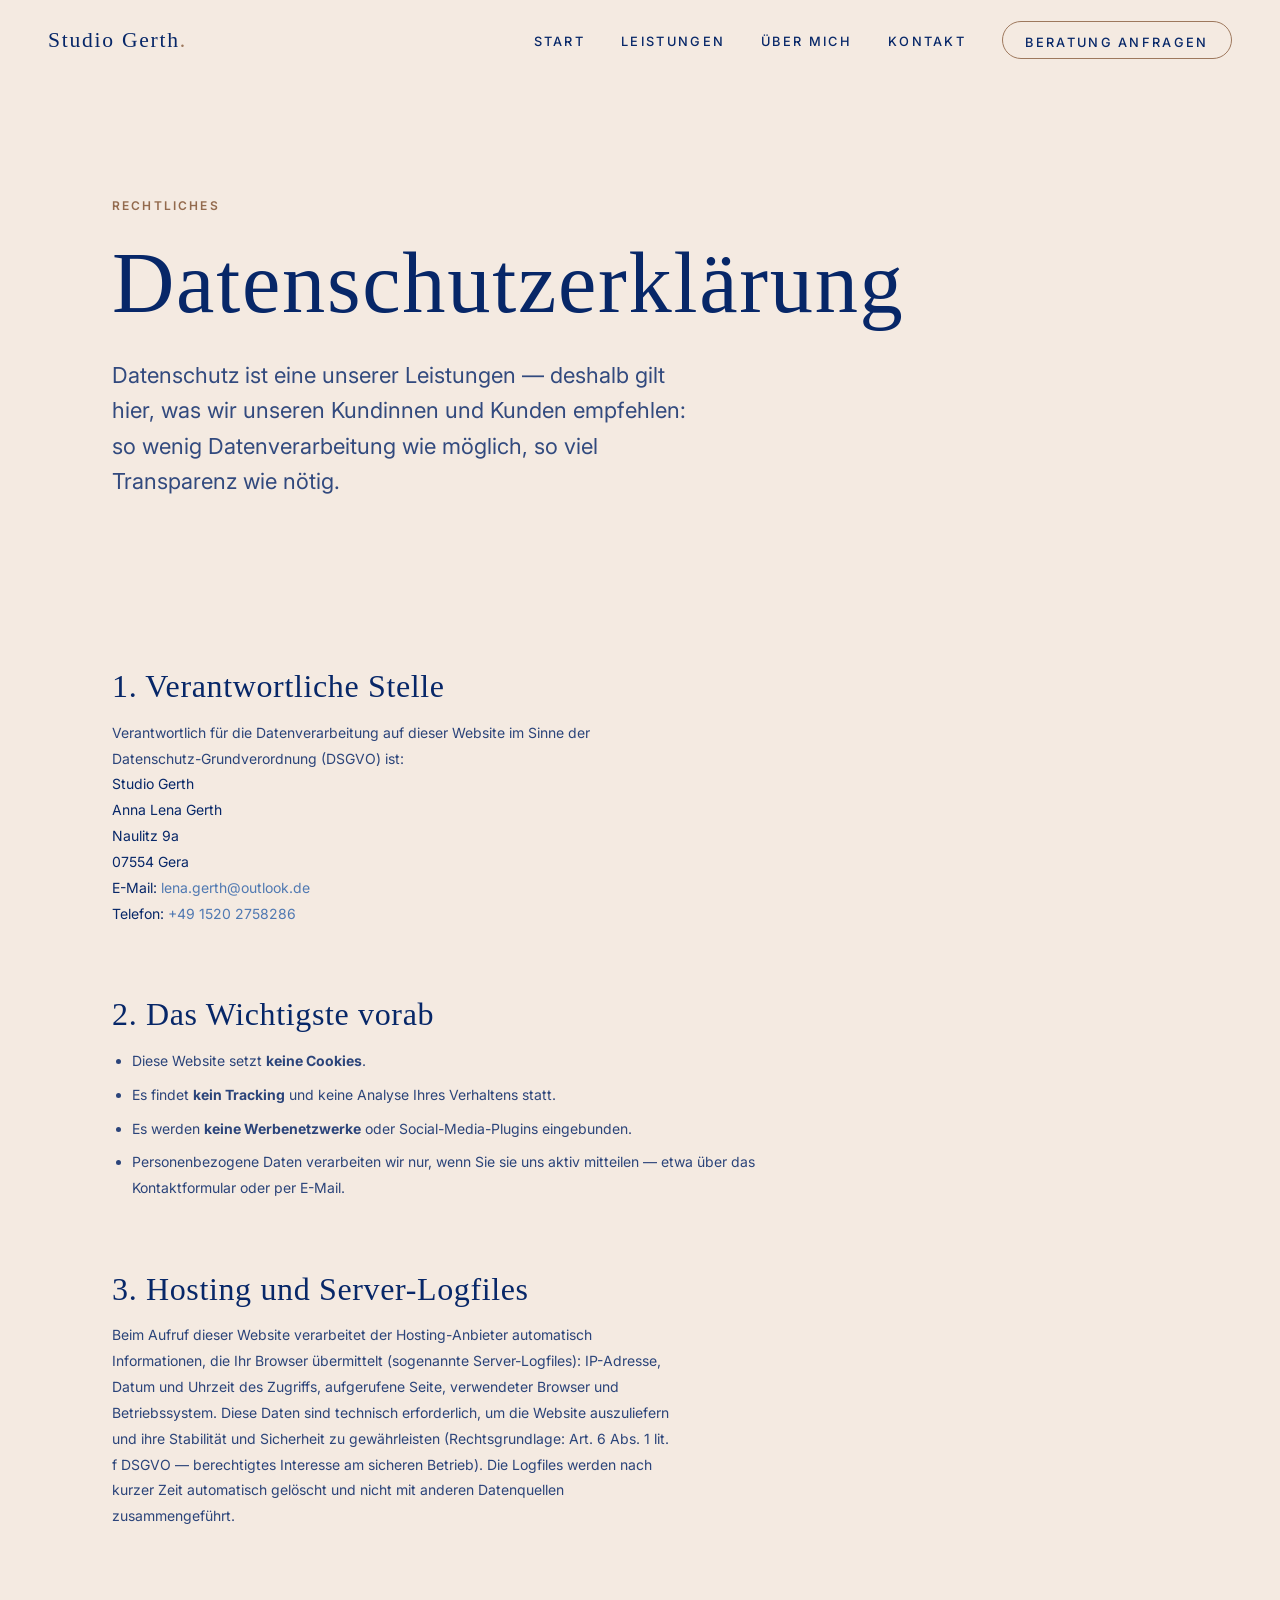
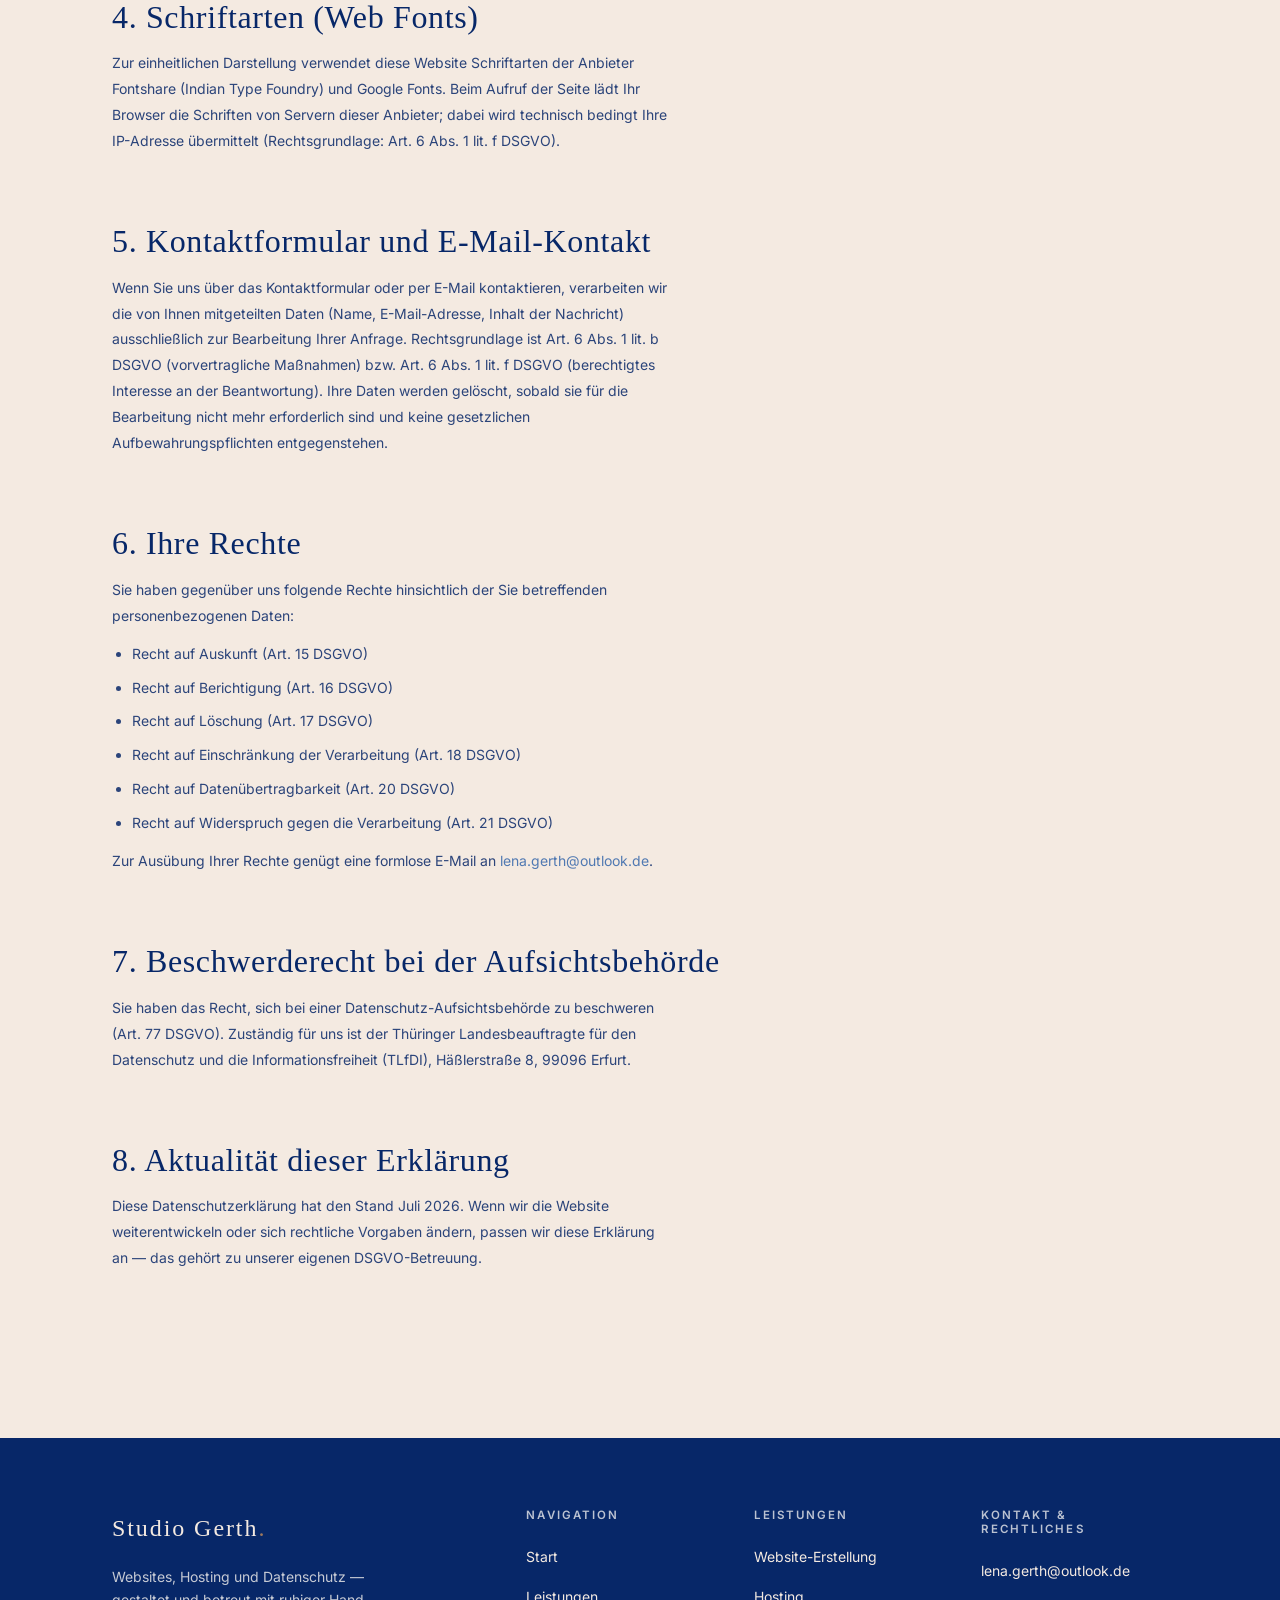
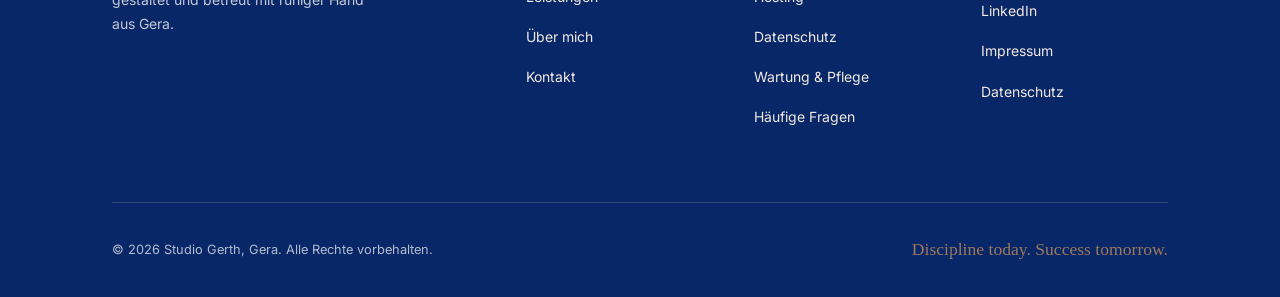
==== commit eb536681: "Add SEO and GEO optimization layer - JSON-LD structured data on every page: ProfessionalService/Orga" ====
--- a/datenschutz.html
+++ b/datenschutz.html
@@ -6,6 +6,40 @@
   <title>Datenschutzerklärung — Studio Gerth</title>
   <meta name="description" content="Datenschutzerklärung von Studio Gerth: Welche Daten diese Website verarbeitet — und welche bewusst nicht.">
   <meta name="robots" content="noindex, follow">
+
+  <!-- SEO / GEO: Canonical, Open Graph & Twitter Card -->
+  <link rel="canonical" href="https://www.studio-gerth.de/datenschutz.html">
+  <meta property="og:type" content="website">
+  <meta property="og:site_name" content="Studio Gerth">
+  <meta property="og:locale" content="de_DE">
+  <meta property="og:title" content="Datenschutzerklärung — Studio Gerth">
+  <meta property="og:description" content="Datenschutzerklärung von Studio Gerth: Welche Daten diese Website verarbeitet — und welche bewusst nicht.">
+  <meta property="og:url" content="https://www.studio-gerth.de/datenschutz.html">
+  <meta property="og:image" content="https://www.studio-gerth.de/assets/og-image.jpg">
+  <meta property="og:image:width" content="1200">
+  <meta property="og:image:height" content="630">
+  <meta name="twitter:card" content="summary_large_image">
+  <meta name="twitter:title" content="Datenschutzerklärung — Studio Gerth">
+  <meta name="twitter:description" content="Datenschutzerklärung von Studio Gerth: Welche Daten diese Website verarbeitet — und welche bewusst nicht.">
+  <meta name="twitter:image" content="https://www.studio-gerth.de/assets/og-image.jpg">
+  <meta name="theme-color" content="#072768">
+
+  <script type="application/ld+json">
+{
+  "@context": "https://schema.org",
+  "@graph": [
+    {
+      "@type": "WebPage",
+      "@id": "https://www.studio-gerth.de/datenschutz.html",
+      "url": "https://www.studio-gerth.de/datenschutz.html",
+      "name": "Datenschutzerklärung — Studio Gerth",
+      "about": {
+        "@id": "https://www.studio-gerth.de/#organization"
+      }
+    }
+  ]
+}
+  </script>
 
   <link rel="preconnect" href="https://api.fontshare.com" crossorigin>
   <link href="https://api.fontshare.com/v2/css?f[]=melodrama@400,500,600&amp;f[]=britney@400,700&amp;display=swap" rel="stylesheet">
@@ -202,6 +236,7 @@
             <li><a href="leistungen.html#hosting">Hosting</a></li>
             <li><a href="leistungen.html#datenschutz">Datenschutz</a></li>
             <li><a href="leistungen.html#wartung">Wartung &amp; Pflege</a></li>
+            <li><a href="leistungen.html#faq">Häufige Fragen</a></li>
           </ul>
         </div>
         <div class="footer-col">
--- a/css/style.css
+++ b/css/style.css
@@ -1057,6 +1057,65 @@
 }
 
 /* --------------------------------------------------------------------------
+   12b. FAQ (native <details>/<summary>, kein JS nötig)
+   -------------------------------------------------------------------------- */
+.faq-list {
+  display: grid;
+  max-width: 46rem;
+}
+
+.faq-item {
+  border-top: 1px solid var(--line-soft);
+  padding-block: 1.5rem;
+}
+
+.faq-item:last-child {
+  border-bottom: 1px solid var(--line-soft);
+}
+
+.faq-item summary {
+  cursor: pointer;
+  list-style: none;
+  display: flex;
+  align-items: baseline;
+  justify-content: space-between;
+  gap: 1.5rem;
+  font-family: var(--font-display);
+  font-size: 1.15rem;
+  color: var(--color-navy);
+}
+
+.faq-item summary::-webkit-details-marker {
+  display: none;
+}
+
+.faq-item summary::after {
+  content: "+";
+  flex: none;
+  font-family: var(--font-body);
+  font-size: 1.1rem;
+  color: var(--color-tan);
+  transition: transform 0.3s var(--ease-out);
+}
+
+.faq-item[open] summary::after {
+  transform: rotate(45deg);
+}
+
+.faq-item summary:focus-visible {
+  outline: 2px solid var(--color-steel-blue);
+  outline-offset: 4px;
+}
+
+.faq-item p {
+  margin-top: 1rem;
+  font-size: var(--text-small);
+  line-height: 1.75;
+  color: color-mix(in srgb, var(--color-navy) 78%, var(--color-cream));
+  max-width: 58ch;
+}
+
+/* --------------------------------------------------------------------------
    13. Über mich
    -------------------------------------------------------------------------- */
 .about-grid {
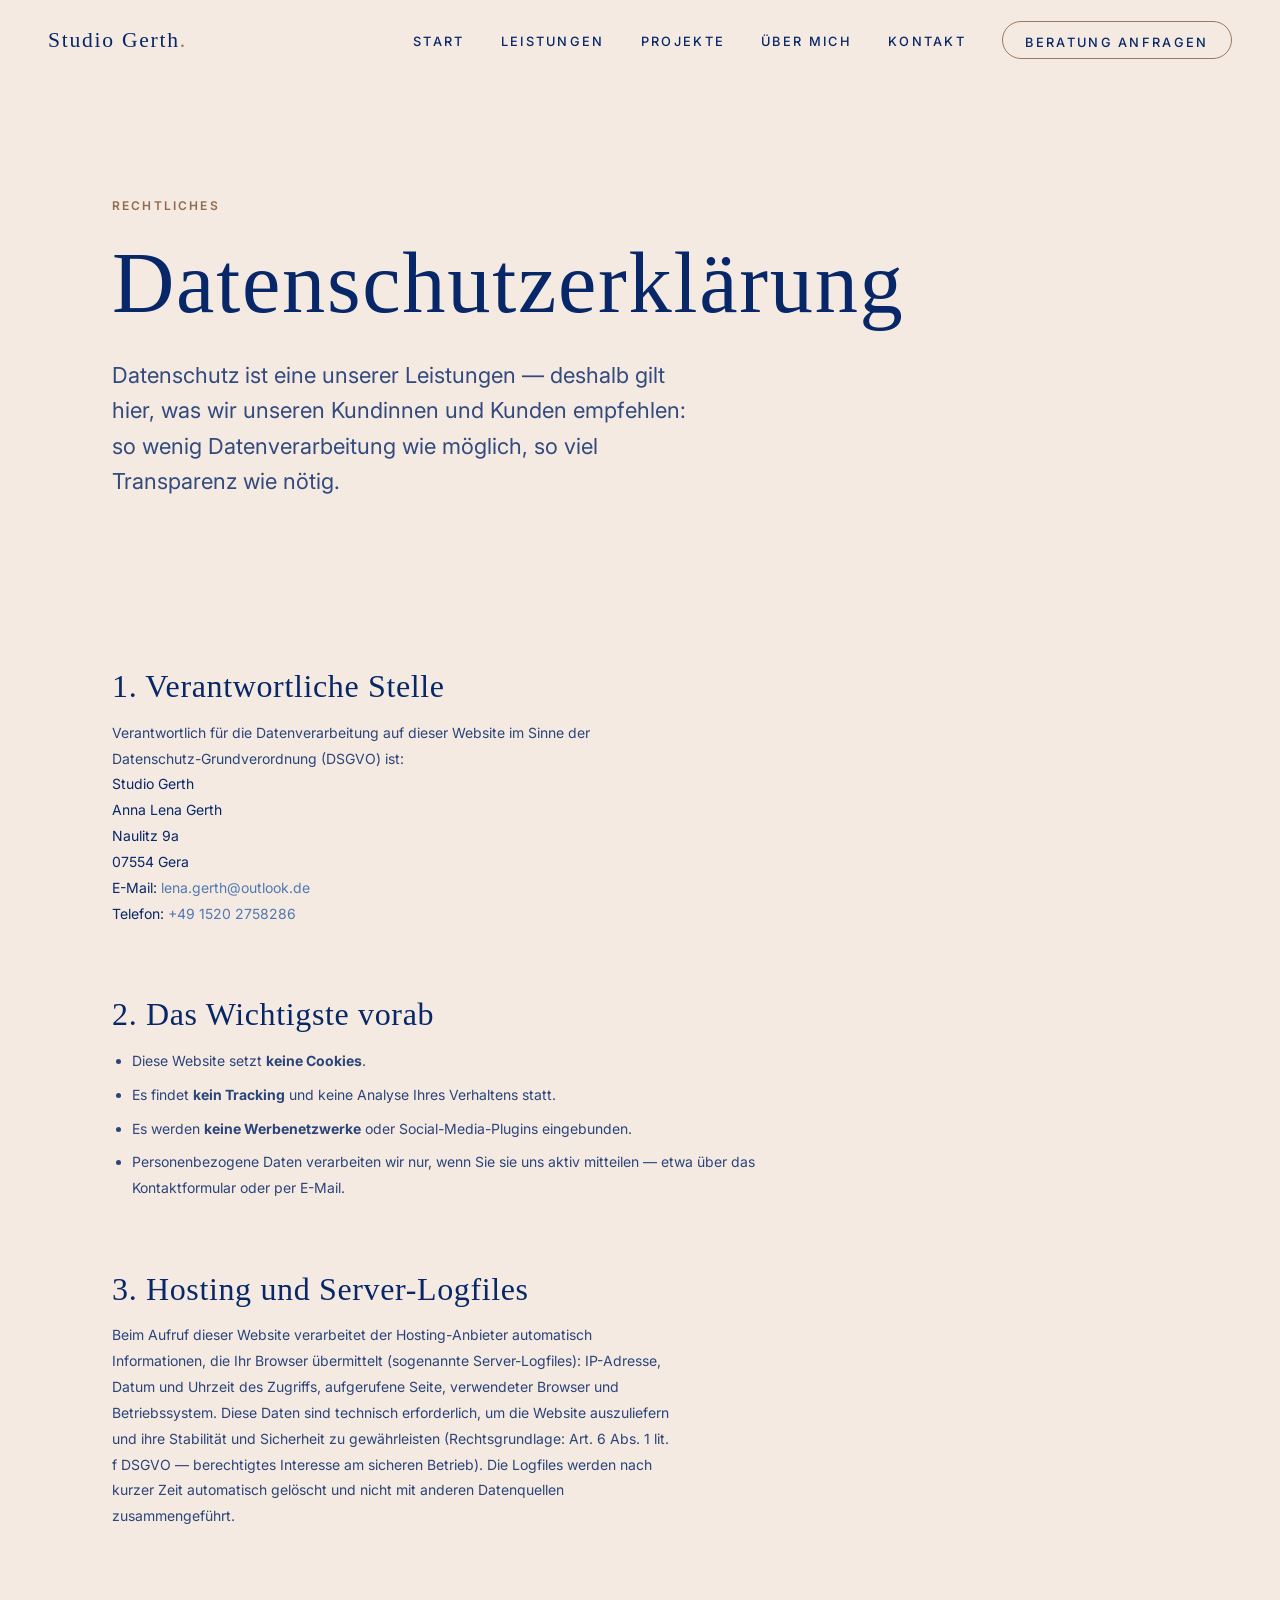
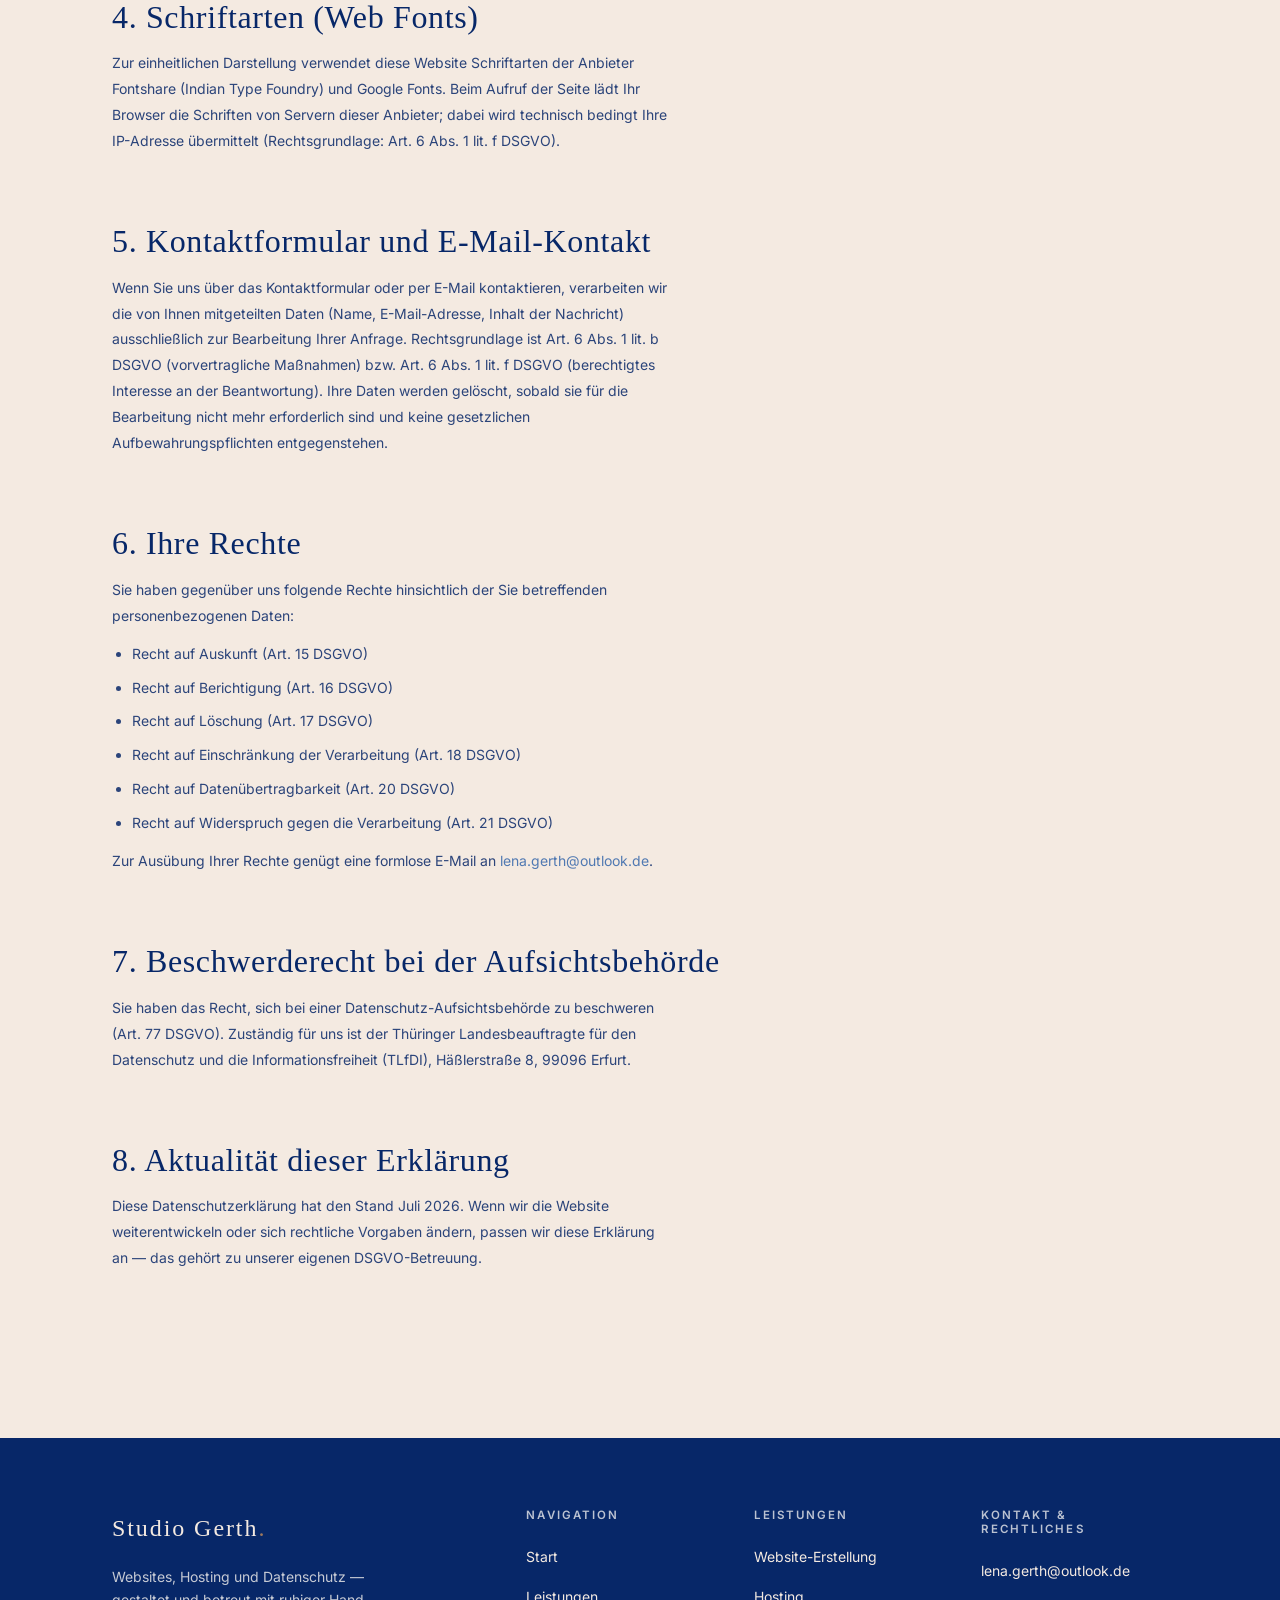
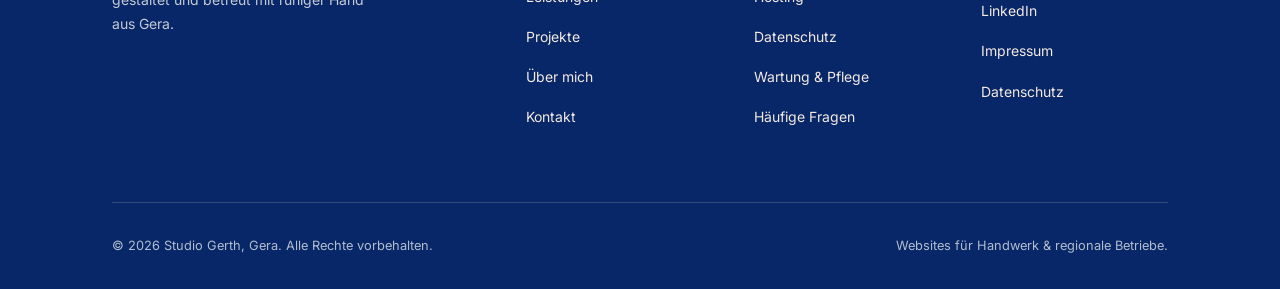
==== commit fd32d483: "Refocus copy for small regional businesses, add color variety and Projekte page - Rework hero/statem" ====
--- a/datenschutz.html
+++ b/datenschutz.html
@@ -64,6 +64,7 @@
         <ul class="nav-list">
           <li><a href="index.html">Start</a></li>
           <li><a href="leistungen.html">Leistungen</a></li>
+          <li><a href="projekte.html">Projekte</a></li>
           <li><a href="ueber-mich.html">Über mich</a></li>
           <li><a href="kontakt.html">Kontakt</a></li>
           <li><a class="nav-cta" href="kontakt.html">Beratung anfragen</a></li>
@@ -80,6 +81,7 @@
     <ul>
       <li><a href="index.html">Start</a></li>
       <li><a href="leistungen.html">Leistungen</a></li>
+          <li><a href="projekte.html">Projekte</a></li>
       <li><a href="ueber-mich.html">Über mich</a></li>
       <li><a href="kontakt.html">Kontakt</a></li>
     </ul>
@@ -225,6 +227,7 @@
           <ul>
             <li><a href="index.html">Start</a></li>
             <li><a href="leistungen.html">Leistungen</a></li>
+            <li><a href="projekte.html">Projekte</a></li>
             <li><a href="ueber-mich.html">Über mich</a></li>
             <li><a href="kontakt.html">Kontakt</a></li>
           </ul>
@@ -251,7 +254,7 @@
       </div>
       <div class="footer-bottom">
         <p>© <span data-year>2026</span> Studio Gerth, Gera. Alle Rechte vorbehalten.</p>
-        <p class="footer-claim">Discipline today. Success tomorrow.</p>
+        <p>Websites für Handwerk &amp; regionale Betriebe.</p>
       </div>
     </div>
   </footer>
--- a/css/style.css
+++ b/css/style.css
@@ -635,7 +635,7 @@
 
 .hero-line {
   grid-area: 1 / 1;
-  max-width: 16ch;
+  max-width: 19ch;
   font-family: var(--font-display);
   font-size: var(--text-hero);
   font-weight: 500;
@@ -783,6 +783,14 @@
     linear-gradient(160deg, var(--color-navy), color-mix(in srgb, var(--color-navy) 72%, var(--color-steel-blue)));
 }
 
+/* Steel-Blue-Moment — hellere Variante für Abwechslung zu Navy-Duotone */
+.media--steel {
+  background:
+    radial-gradient(120% 90% at 20% 15%, color-mix(in srgb, var(--color-steel-blue) 85%, var(--color-cream)), transparent 60%),
+    radial-gradient(100% 80% at 85% 90%, color-mix(in srgb, var(--color-navy) 40%, var(--color-steel-blue)), transparent 65%),
+    linear-gradient(155deg, var(--color-steel-blue), color-mix(in srgb, var(--color-steel-blue) 70%, var(--color-navy)));
+}
+
 /* Feines Fensterlicht als Overlay */
 .media::after {
   content: "";
@@ -897,6 +905,57 @@
 .service-card .card-icon svg {
   width: 100%;
   height: 100%;
+}
+
+/* --------------------------------------------------------------------------
+   9b. Warme Sektion & Trust-Badges — Farbvielfalt jenseits Cream/Navy
+   -------------------------------------------------------------------------- */
+.section--warm {
+  background: linear-gradient(155deg, var(--color-tan), var(--color-brown));
+  color: var(--color-cream);
+}
+
+.section--warm h2,
+.section--warm .eyebrow {
+  color: var(--color-cream);
+}
+
+.section--warm .eyebrow {
+  color: color-mix(in srgb, var(--color-cream) 80%, var(--color-navy));
+}
+
+.badge-strip {
+  display: grid;
+  gap: 1px;
+  background: color-mix(in srgb, var(--color-cream) 25%, transparent);
+  border: 1px solid color-mix(in srgb, var(--color-cream) 25%, transparent);
+}
+
+.badge-item {
+  padding: 1.75rem 1.5rem;
+  background: linear-gradient(155deg, var(--color-tan), var(--color-brown));
+  display: flex;
+  align-items: center;
+  gap: 1rem;
+}
+
+.badge-item .badge-icon {
+  flex: none;
+  width: 1.75rem;
+  height: 1.75rem;
+  color: var(--color-cream);
+}
+
+.badge-item .badge-icon svg {
+  width: 100%;
+  height: 100%;
+}
+
+.badge-item p {
+  font-size: var(--text-small);
+  font-weight: 500;
+  line-height: 1.5;
+  color: var(--color-cream);
 }
 
 /* --------------------------------------------------------------------------
@@ -1113,6 +1172,81 @@
   line-height: 1.75;
   color: color-mix(in srgb, var(--color-navy) 78%, var(--color-cream));
   max-width: 58ch;
+}
+
+/* --------------------------------------------------------------------------
+   12b. Projekte & Referenzen
+   -------------------------------------------------------------------------- */
+.empty-state {
+  padding: clamp(2rem, 4vw, 3.5rem);
+  border: 1px solid var(--line-soft);
+  background: color-mix(in srgb, var(--color-tan) 7%, transparent);
+  max-width: 46rem;
+}
+
+.empty-state p {
+  font-size: var(--text-small);
+  line-height: 1.8;
+  color: color-mix(in srgb, var(--color-navy) 82%, var(--color-cream));
+}
+
+.empty-state p + p {
+  margin-top: 1.1rem;
+}
+
+.empty-state .btn {
+  margin-top: 1.75rem;
+}
+
+.project-grid {
+  display: grid;
+  gap: 1.5rem;
+  margin-top: var(--space-inner);
+}
+
+.project-card {
+  padding: 2rem 1.75rem;
+  border: 1px dashed color-mix(in srgb, var(--color-tan) 55%, transparent);
+  background: color-mix(in srgb, var(--color-cream) 55%, transparent);
+}
+
+.project-card .card-icon {
+  width: 2.5rem;
+  height: 2.5rem;
+  color: var(--color-brown);
+  margin-bottom: 1.25rem;
+}
+
+.project-card .card-icon svg {
+  width: 100%;
+  height: 100%;
+}
+
+.project-card h3 {
+  font-size: 1.1rem;
+  margin-bottom: 0.6rem;
+}
+
+.project-card p {
+  font-size: var(--text-small);
+  line-height: 1.7;
+  color: color-mix(in srgb, var(--color-navy) 78%, var(--color-cream));
+}
+
+.testimonial-placeholder {
+  padding: clamp(2rem, 4vw, 3.5rem);
+  text-align: center;
+  border-top: 1px solid color-mix(in srgb, var(--color-cream) 25%, transparent);
+  border-bottom: 1px solid color-mix(in srgb, var(--color-cream) 25%, transparent);
+}
+
+.testimonial-placeholder p {
+  font-family: var(--font-display);
+  font-size: clamp(1.25rem, 1.05rem + 0.9vw, 1.75rem);
+  line-height: 1.5;
+  max-width: 32rem;
+  margin-inline: auto;
+  color: var(--color-cream);
 }
 
 /* --------------------------------------------------------------------------
@@ -1574,6 +1708,14 @@
   .process-step h3 {
     grid-column: 2;
   }
+
+  .badge-strip {
+    grid-template-columns: repeat(4, 1fr);
+  }
+
+  .project-grid {
+    grid-template-columns: repeat(3, 1fr);
+  }
 }
 
 @media (min-width: 1024px) {
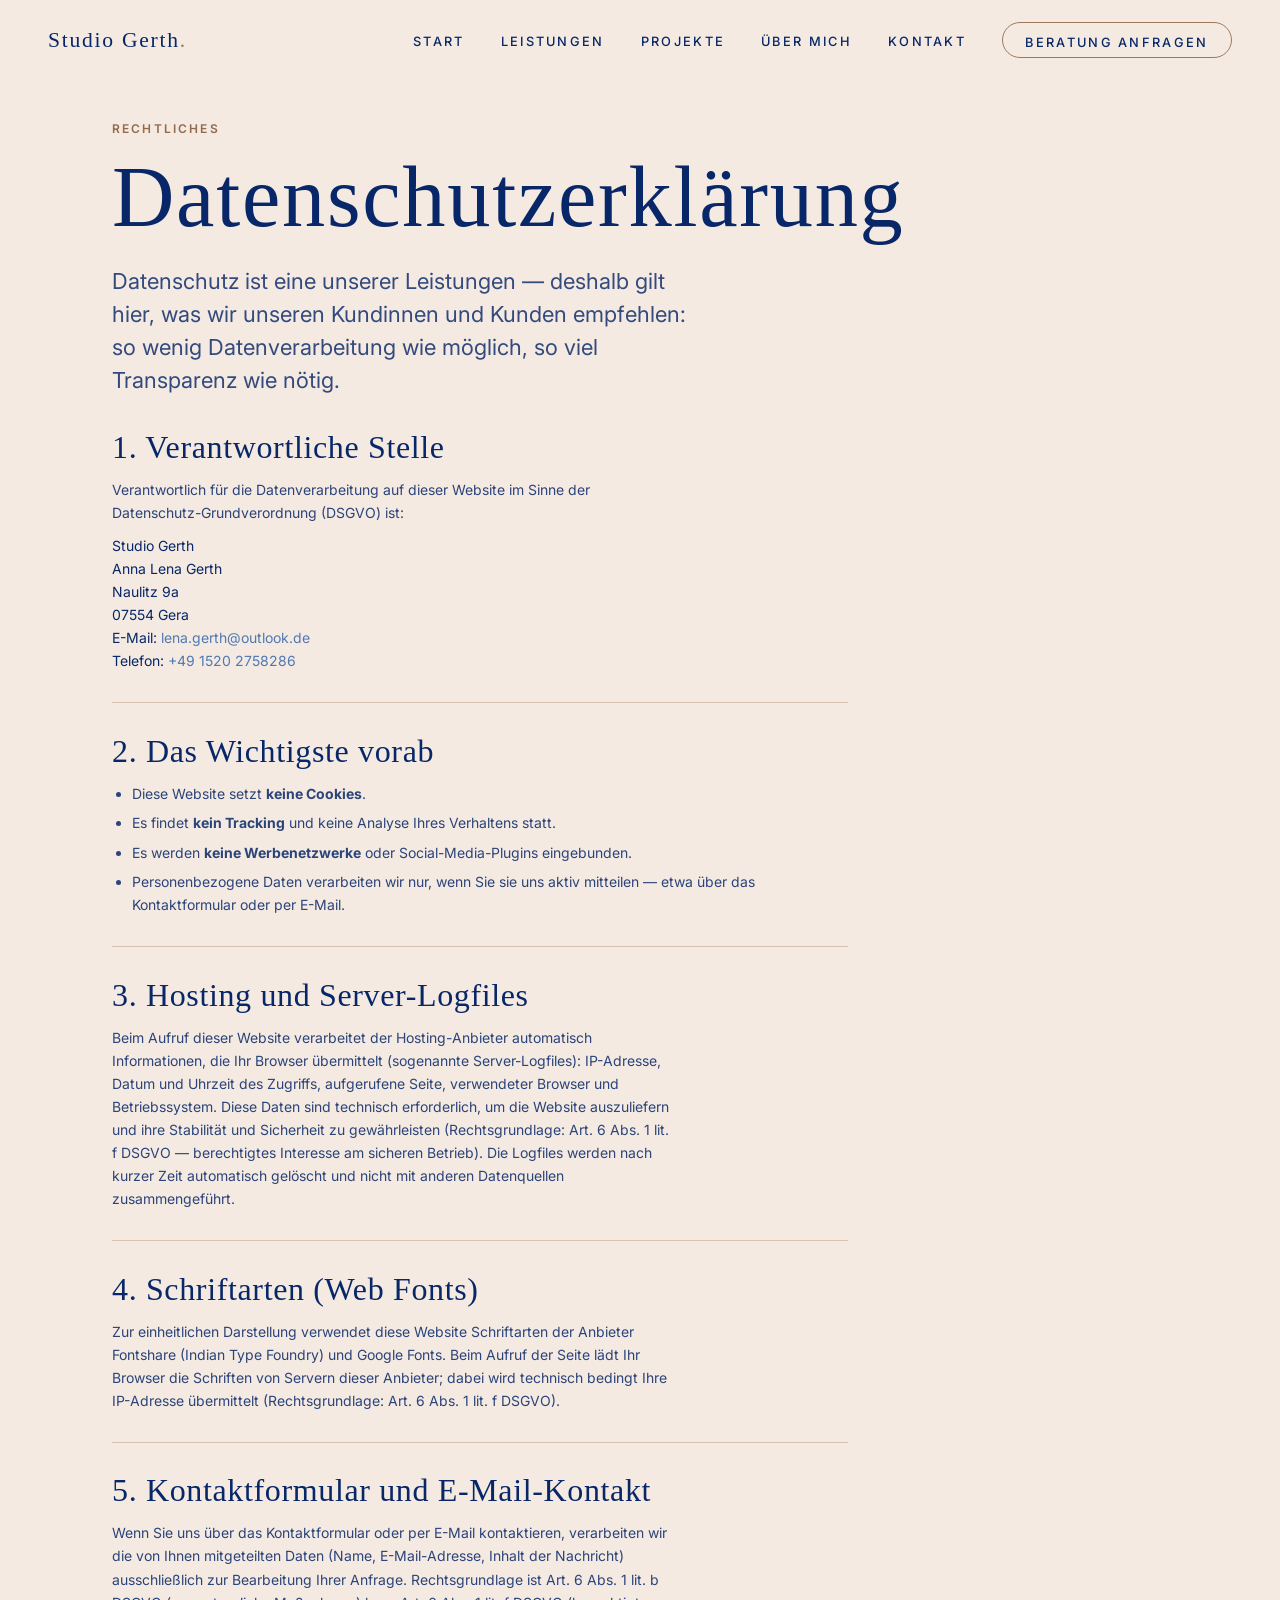
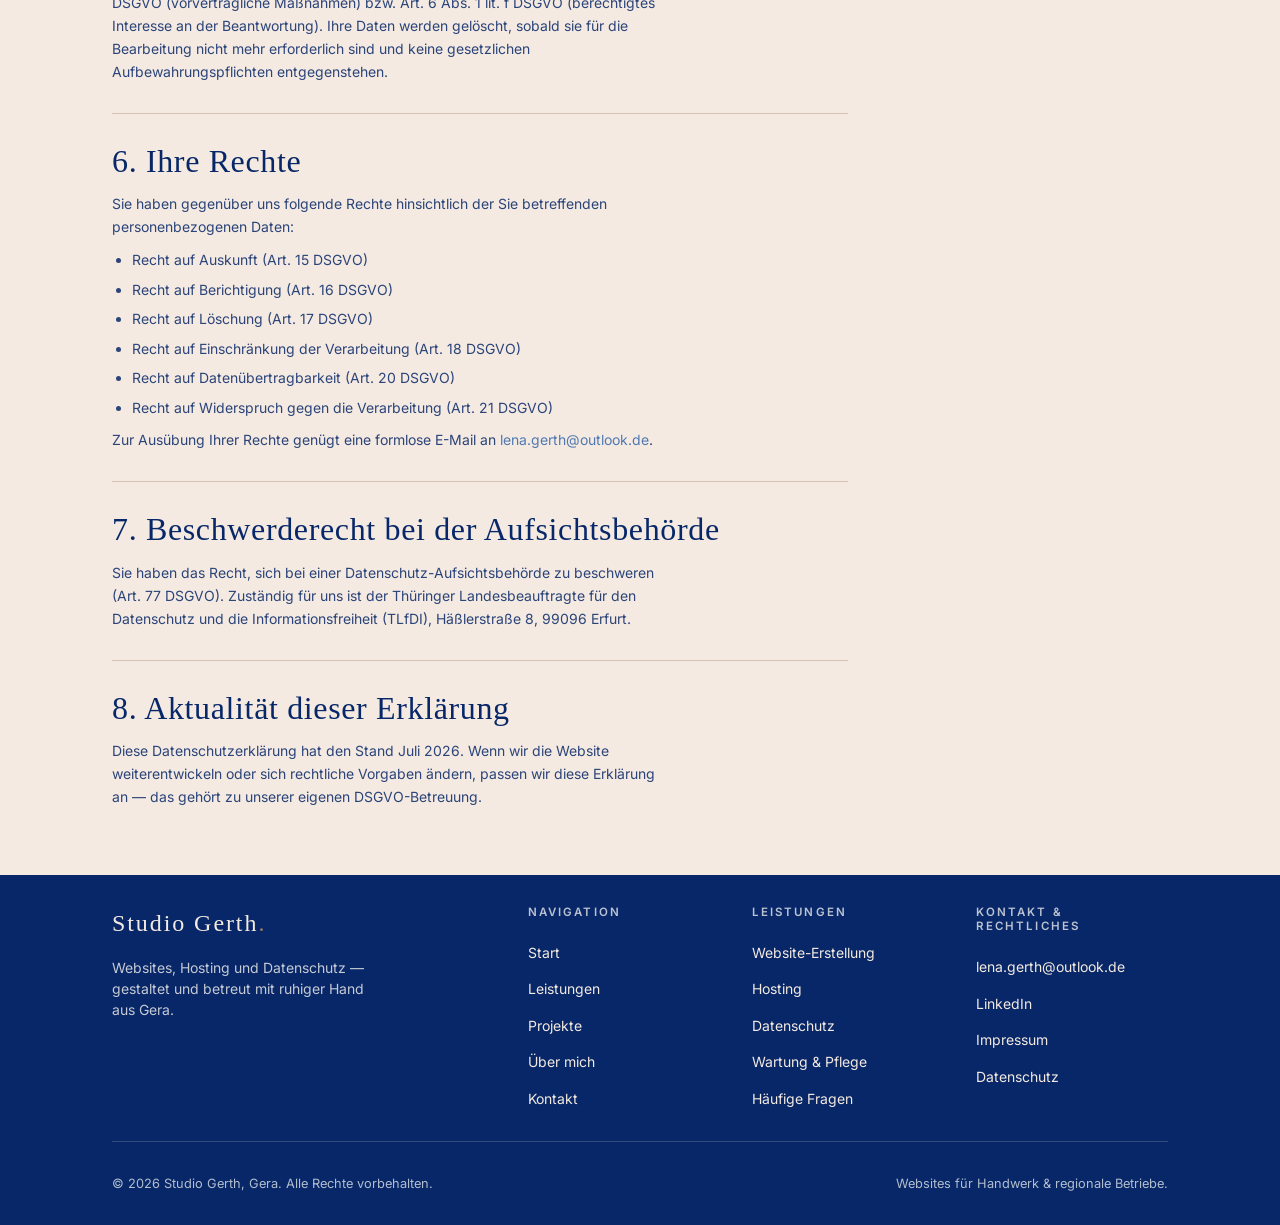
==== commit 2060e172: "Alle Seiten verdichten: kompakteres Spacing, klarere Struktur Reduziert die globalen Rhythmus-Tokens" ====
--- a/datenschutz.html
+++ b/datenschutz.html
@@ -96,7 +96,7 @@
       <div class="container">
         <span class="eyebrow">Rechtliches</span>
         <h1 id="page-heading">Datenschutzerklärung</h1>
-        <p class="lead" style="margin-top: 1.75rem">
+        <p class="lead">
           Datenschutz ist eine unserer Leistungen — deshalb gilt hier, was wir
           unseren Kundinnen und Kunden empfehlen: so wenig Datenverarbeitung
           wie möglich, so viel Transparenz wie nötig.
--- a/css/style.css
+++ b/css/style.css
@@ -43,9 +43,10 @@
   --tracking-wide: 0.18em;
   --tracking-head: 0.02em;
 
-  /* Rhythmus */
-  --space-section: clamp(5rem, 4rem + 8vw, 11rem);
-  --space-inner: clamp(2.5rem, 2rem + 3vw, 5rem);
+  /* Rhythmus — kompakter als zuvor: höhere Informationsdichte, weniger
+     frei schwebender Leerraum zwischen den Blöcken */
+  --space-section: clamp(2.25rem, 1.75rem + 3vw, 4.25rem);
+  --space-inner: clamp(1.25rem, 1rem + 1.1vw, 2.1rem);
   --container: 72rem;
   --container-wide: 86rem;
   --gutter: clamp(1.25rem, 4vw, 3rem);
@@ -76,7 +77,7 @@
   font-family: var(--font-body);
   font-size: var(--text-body);
   font-weight: 400;
-  line-height: 1.7;
+  line-height: 1.5;
   color: var(--color-navy);
   background-color: var(--color-cream);
   overflow-x: hidden;
@@ -178,7 +179,7 @@
   letter-spacing: var(--tracking-wide);
   text-transform: uppercase;
   color: var(--color-brown);
-  margin-bottom: 1.25rem;
+  margin-bottom: 0.85rem;
 }
 
 .on-dark .eyebrow {
@@ -187,7 +188,7 @@
 
 .lead {
   font-size: var(--text-lead);
-  line-height: 1.6;
+  line-height: 1.5;
   color: color-mix(in srgb, var(--color-navy) 82%, var(--color-cream));
   max-width: 42ch;
 }
@@ -197,6 +198,13 @@
 }
 
 .text-brown { color: var(--color-brown); }
+
+/* Dichter, bewusster Fließtext-Rhythmus für längere Prosa-Blöcke (z. B.
+   Markenstory) — ersetzt einzeln inline gesetzte margin-top-Werte */
+.prose {
+  display: grid;
+  gap: 1rem;
+}
 
 /* --------------------------------------------------------------------------
    4. Layout-Helfer
@@ -584,81 +592,141 @@
 }
 
 /* --------------------------------------------------------------------------
-   7. Hero (Startseite) — sticky Scroll-Bühne, Navy → Cream
+   7. Hero (Startseite) — GSAP/ScrollTrigger Video-Scrubbing, Navy → Cream
    -------------------------------------------------------------------------- */
 .hero {
-  /* Hohe Außensektion = Scrollstrecke; die Bühne bleibt sticky im Viewport */
-  height: 340vh;
   position: relative;
 }
 
-.hero-stage {
-  position: sticky;
-  top: 0;
+/* Pin-Ziel für ScrollTrigger (siehe js/main.js, Abschnitt 4) — die
+   Scrollstrecke selbst legt GSAP per pin-spacer automatisch an. */
+#hero-scroll-container {
+  position: relative;
   height: 100vh;
   height: 100svh;
   overflow: hidden;
-  display: grid;
-  place-items: center;
   background: var(--color-navy);
 }
 
-/* Seidige Textur als ruhige Hintergrund-Ebene (rein CSS, keine Bilddatei) */
+/* Radiale Navy-Glut über dem Video: mix-blend-mode: screen hebt das
+   Schwarz am Bildrand auf, sodass das Video nahtlos in die Navy-Bühne
+   übergeht statt als hartes schwarzes Rechteck zu wirken. */
 .hero-silk {
   position: absolute;
-  inset: -20%;
+  z-index: 2;
+  inset: 0;
+  pointer-events: none;
+  mix-blend-mode: screen;
   background:
-    radial-gradient(120% 80% at 15% 20%, color-mix(in srgb, var(--color-steel-blue) 45%, transparent), transparent 60%),
-    radial-gradient(90% 70% at 85% 75%, color-mix(in srgb, var(--color-steel-blue) 30%, transparent), transparent 65%),
-    radial-gradient(70% 60% at 60% 10%, color-mix(in srgb, var(--color-tan) 18%, transparent), transparent 70%),
-    linear-gradient(160deg, var(--color-navy), color-mix(in srgb, var(--color-navy) 80%, var(--color-steel-blue)));
+    radial-gradient(60% 70% at 15% 15%, color-mix(in srgb, var(--color-steel-blue) 40%, transparent), transparent 65%),
+    radial-gradient(85% 75% at 50% 50%, transparent 40%, color-mix(in srgb, var(--color-navy) 85%, var(--color-steel-blue)) 75%, var(--color-navy) 100%);
+}
+
+/* Standbild: verhindert unnatürliche KI-Augenbewegungen beim Laden, bis
+   der erste Scroll das Video übernehmen lässt (main.js blendet es aus). */
+#hero-fallback-image {
+  position: absolute;
+  z-index: 1;
+  inset: 0;
+  background-position: center;
+  background-size: cover;
+  background-repeat: no-repeat;
+  will-change: opacity;
+}
+
+/* Über die gesamte Bühne fixiert, Video zoomt ab Scroll-Hälfte per JS heran */
+#hero-video {
+  position: absolute;
+  z-index: 0;
+  inset: 0;
+  width: 100%;
+  height: 100%;
+  object-fit: cover;
   will-change: transform;
 }
 
-/* Cream-Überblendung, die per Scroll-Fortschritt eingeblendet wird */
-.hero-wash {
+/* Editierbares, scharfes HTML über dem Video — sichtbar bis der Effekt
+   es im ersten Drittel des Scrollwegs ausblendet (siehe js/main.js) */
+.hero-intro-copy {
   position: absolute;
-  inset: 0;
-  background: var(--color-cream);
-  opacity: 0;
-  will-change: opacity;
-}
-
-.hero-lines {
-  position: relative;
-  z-index: 2;
-  display: grid;
-  place-items: center;
-  text-align: center;
-  padding-inline: var(--gutter);
-}
-
-.hero-line {
-  grid-area: 1 / 1;
-  max-width: 19ch;
+  z-index: 4;
+  top: 0;
+  bottom: 0;
+  left: var(--gutter);
+  margin-block: auto;
+  height: fit-content;
+  max-width: min(28rem, 44vw);
+  display: grid;
+  gap: 0.75rem;
+  will-change: opacity, transform;
+}
+
+.hero-intro-copy-line {
+  margin: 0;
   font-family: var(--font-display);
-  font-size: var(--text-hero);
   font-weight: 500;
   line-height: 1.05;
   color: var(--color-cream);
-  opacity: 0;
-  transform: translateY(2.5rem) scale(0.985);
-  will-change: opacity, transform;
-}
-
-.hero-line .script {
+}
+
+h1.hero-intro-copy-line {
+  font-size: var(--text-hero);
+  max-width: 12ch;
+}
+
+p.hero-intro-copy-line {
+  font-size: clamp(1.1rem, 2.2vw, 1.5rem);
+  font-weight: 400;
+  color: color-mix(in srgb, var(--color-cream) 88%, var(--color-steel-blue));
+}
+
+.hero-intro-copy .script {
   font-size: 1.06em;
   /* Auf Navy braucht der Tan-Akzent mehr Leuchtkraft */
   color: color-mix(in srgb, var(--color-tan) 55%, var(--color-cream));
 }
 
-/* Die letzte Zeile steht auf Cream und wechselt daher auf Navy */
-.hero-line--final {
-  color: var(--color-navy);
-}
-
-.hero-line--final .script {
-  color: var(--color-tan);
+/* Ausgeschalteter Laptop-Bildschirm: tiefschwarz, anfangs komplett
+   unsichtbar — blendet erst ein, wenn das Video ganz herangezoomt ist */
+.laptop-screen-overlay {
+  position: absolute;
+  z-index: 5;
+  inset: 0;
+  display: flex;
+  align-items: center;
+  justify-content: center;
+  background: #000000;
+  opacity: 0;
+  will-change: opacity;
+}
+
+.laptop-screen-overlay-inner {
+  max-width: min(46rem, 80vw);
+  text-align: center;
+  display: grid;
+  gap: 1.25rem;
+  padding-inline: var(--gutter);
+}
+
+.trigger-headline,
+.trigger-text {
+  margin: 0;
+  opacity: 0;
+  transform: translateY(30px);
+  will-change: opacity, transform;
+}
+
+.trigger-headline {
+  font-family: var(--font-display);
+  font-weight: 500;
+  font-size: var(--text-h1);
+  line-height: 1.05;
+  color: var(--color-cream);
+}
+
+.trigger-text {
+  font-size: var(--text-lead);
+  color: color-mix(in srgb, var(--color-cream) 85%, var(--color-steel-blue));
 }
 
 .hero-kicker {
@@ -666,7 +734,7 @@
   top: calc(var(--header-h) + clamp(1rem, 4vh, 3rem));
   left: 50%;
   transform: translateX(-50%);
-  z-index: 2;
+  z-index: 4;
   font-size: 0.75rem;
   font-weight: 600;
   letter-spacing: var(--tracking-wide);
@@ -684,7 +752,7 @@
   bottom: clamp(1.5rem, 5vh, 3rem);
   left: 50%;
   transform: translateX(-50%);
-  z-index: 2;
+  z-index: 4;
   display: flex;
   flex-direction: column;
   align-items: center;
@@ -711,34 +779,58 @@
   100% { transform: scaleY(0); transform-origin: bottom; }
 }
 
-/* Statischer Hero-Fallback (reduced motion / kein JS) */
+/* Statischer Hero-Fallback (reduced motion / kein JS): nur Standbild und
+   Einstiegstext, kein Scroll-Effekt, kein Bildschirm-Reveal */
 .no-js .hero,
 .reduced-motion .hero {
   height: auto;
 }
 
-.no-js .hero-stage,
-.reduced-motion .hero-stage {
+.no-js #hero-scroll-container,
+.reduced-motion #hero-scroll-container {
   position: relative;
+  height: auto;
   min-height: 100vh;
-}
-
-.no-js .hero-line,
-.reduced-motion .hero-line {
-  display: none;
+  display: flex;
+  flex-direction: column;
+  align-items: center;
+  justify-content: center;
+  gap: 2rem;
+  padding: calc(var(--header-h) + 3rem) var(--gutter) 3rem;
+}
+
+.no-js .hero-kicker,
+.reduced-motion .hero-kicker,
+.no-js .hero-cue,
+.reduced-motion .hero-cue {
+  position: static;
+  transform: none;
+  opacity: 1;
+}
+
+.no-js .hero-intro-copy,
+.reduced-motion .hero-intro-copy {
+  position: static;
   opacity: 1;
   transform: none;
-}
-
-.no-js .hero-line--final,
-.reduced-motion .hero-line--final {
-  display: block;
-  color: var(--color-cream);
-}
-
-.no-js .hero-line--final .script,
-.reduced-motion .hero-line--final .script {
-  color: var(--color-cream);
+  max-width: 32rem;
+  text-align: center;
+  justify-items: center;
+  z-index: 2;
+}
+
+.no-js #hero-fallback-image,
+.reduced-motion #hero-fallback-image {
+  position: absolute;
+  inset: 0;
+  z-index: 1;
+}
+
+.no-js #hero-video,
+.reduced-motion #hero-video,
+.no-js .laptop-screen-overlay,
+.reduced-motion .laptop-screen-overlay {
+  display: none;
 }
 
 .no-js .hero-cue::after,
@@ -818,7 +910,7 @@
   overflow: hidden;
   display: grid;
   place-items: center;
-  min-height: 70vh;
+  min-height: clamp(20rem, 44vh, 30rem);
   padding-block: var(--space-section);
   text-align: center;
 }
@@ -856,12 +948,12 @@
    -------------------------------------------------------------------------- */
 .services-grid {
   display: grid;
-  gap: 1.5rem;
+  gap: 1.25rem;
 }
 
 .service-card {
   position: relative;
-  padding: 2.5rem 2rem;
+  padding: 2rem 1.75rem;
   background: color-mix(in srgb, var(--color-cream) 60%, transparent);
   border: 1px solid var(--line-soft);
   border-radius: 2px;
@@ -882,13 +974,13 @@
 }
 
 .service-card h3 {
-  margin-block: 1.25rem 1rem;
+  margin-block: 1rem 0.75rem;
 }
 
 .service-card p {
   color: color-mix(in srgb, var(--color-navy) 78%, var(--color-cream));
   font-size: var(--text-small);
-  line-height: 1.75;
+  line-height: 1.6;
 }
 
 .service-card .link-line {
@@ -932,7 +1024,7 @@
 }
 
 .badge-item {
-  padding: 1.75rem 1.5rem;
+  padding: 1.4rem 1.5rem;
   background: linear-gradient(155deg, var(--color-tan), var(--color-brown));
   display: flex;
   align-items: center;
@@ -976,8 +1068,8 @@
   counter-increment: step;
   display: grid;
   grid-template-columns: auto 1fr;
-  gap: 1.5rem;
-  padding-block: 2.25rem;
+  gap: 1.25rem;
+  padding-block: 1.5rem;
   border-top: 1px solid color-mix(in srgb, var(--color-cream) 25%, transparent);
   align-items: start;
 }
@@ -1002,7 +1094,7 @@
 
 .process-step p {
   font-size: var(--text-small);
-  line-height: 1.75;
+  line-height: 1.6;
   color: color-mix(in srgb, var(--color-cream) 82%, var(--color-steel-blue));
   max-width: 52ch;
 }
@@ -1020,7 +1112,7 @@
 }
 
 .cta-band .lead {
-  margin: 1.75rem auto 2.75rem;
+  margin: 1.25rem auto 2rem;
 }
 
 .cta-actions {
@@ -1034,19 +1126,19 @@
    12. Leistungen (Unterseite)
    -------------------------------------------------------------------------- */
 .page-hero {
-  padding-top: calc(var(--header-h) + var(--space-section) * 0.7);
-  padding-bottom: calc(var(--space-section) * 0.6);
+  padding-top: calc(var(--header-h) + var(--space-section) * 0.6);
+  padding-bottom: calc(var(--space-section) * 0.5);
 }
 
 .page-hero .lead {
-  margin-top: 1.75rem;
+  margin-top: 1.25rem;
 }
 
 .service-detail {
   display: grid;
   gap: var(--space-inner);
   align-items: center;
-  padding-block: calc(var(--space-section) * 0.55);
+  padding-block: calc(var(--space-section) * 0.42);
   border-top: 1px solid var(--line-soft);
 }
 
@@ -1064,12 +1156,12 @@
 }
 
 .service-detail .benefit {
-  margin-top: 1.75rem;
-  padding: 1.25rem 1.5rem;
+  margin-top: 1.25rem;
+  padding: 1.1rem 1.4rem;
   border-left: 2px solid var(--color-tan);
   background: color-mix(in srgb, var(--color-tan) 8%, transparent);
   font-size: var(--text-small);
-  line-height: 1.7;
+  line-height: 1.6;
 }
 
 .service-detail .benefit strong {
@@ -1096,9 +1188,9 @@
 .feature-list {
   list-style: none;
   padding: 0;
-  margin-top: 1.5rem;
-  display: grid;
-  gap: 0.65rem;
+  margin-top: 1.1rem;
+  display: grid;
+  gap: 0.5rem;
   font-size: var(--text-small);
 }
 
@@ -1125,7 +1217,7 @@
 
 .faq-item {
   border-top: 1px solid var(--line-soft);
-  padding-block: 1.5rem;
+  padding-block: 1.15rem;
 }
 
 .faq-item:last-child {
@@ -1169,7 +1261,7 @@
 .faq-item p {
   margin-top: 1rem;
   font-size: var(--text-small);
-  line-height: 1.75;
+  line-height: 1.6;
   color: color-mix(in srgb, var(--color-navy) 78%, var(--color-cream));
   max-width: 58ch;
 }
@@ -1178,7 +1270,7 @@
    12b. Projekte & Referenzen
    -------------------------------------------------------------------------- */
 .empty-state {
-  padding: clamp(2rem, 4vw, 3.5rem);
+  padding: clamp(1.5rem, 3vw, 2.5rem);
   border: 1px solid var(--line-soft);
   background: color-mix(in srgb, var(--color-tan) 7%, transparent);
   max-width: 46rem;
@@ -1186,26 +1278,26 @@
 
 .empty-state p {
   font-size: var(--text-small);
-  line-height: 1.8;
+  line-height: 1.65;
   color: color-mix(in srgb, var(--color-navy) 82%, var(--color-cream));
 }
 
 .empty-state p + p {
-  margin-top: 1.1rem;
+  margin-top: 0.85rem;
 }
 
 .empty-state .btn {
-  margin-top: 1.75rem;
+  margin-top: 1.4rem;
 }
 
 .project-grid {
   display: grid;
-  gap: 1.5rem;
+  gap: 1.25rem;
   margin-top: var(--space-inner);
 }
 
 .project-card {
-  padding: 2rem 1.75rem;
+  padding: 1.75rem 1.5rem;
   border: 1px dashed color-mix(in srgb, var(--color-tan) 55%, transparent);
   background: color-mix(in srgb, var(--color-cream) 55%, transparent);
 }
@@ -1229,12 +1321,12 @@
 
 .project-card p {
   font-size: var(--text-small);
-  line-height: 1.7;
+  line-height: 1.6;
   color: color-mix(in srgb, var(--color-navy) 78%, var(--color-cream));
 }
 
 .testimonial-placeholder {
-  padding: clamp(2rem, 4vw, 3.5rem);
+  padding: clamp(1.5rem, 3vw, 2.5rem);
   text-align: center;
   border-top: 1px solid color-mix(in srgb, var(--color-cream) 25%, transparent);
   border-bottom: 1px solid color-mix(in srgb, var(--color-cream) 25%, transparent);
@@ -1264,11 +1356,11 @@
 
 .values-grid {
   display: grid;
-  gap: 1.5rem;
+  gap: 1.25rem;
 }
 
 .value-item {
-  padding-top: 1.75rem;
+  padding-top: 1.4rem;
   border-top: 1px solid color-mix(in srgb, var(--color-cream) 25%, transparent);
 }
 
@@ -1277,21 +1369,21 @@
   font-size: clamp(1.75rem, 1.4rem + 1.5vw, 2.5rem);
   color: var(--color-tan);
   display: block;
-  margin-bottom: 0.75rem;
+  margin-bottom: 0.6rem;
 }
 
 .value-item p {
   font-size: var(--text-small);
-  line-height: 1.75;
+  line-height: 1.55;
   color: color-mix(in srgb, var(--color-cream) 82%, var(--color-steel-blue));
 }
 
 .founder-facts {
   list-style: none;
   padding: 0;
-  margin-top: 2rem;
-  display: grid;
-  gap: 1rem;
+  margin-top: 1.5rem;
+  display: grid;
+  gap: 0.85rem;
 }
 
 .founder-facts li {
@@ -1324,7 +1416,7 @@
 
 .contact-form {
   display: grid;
-  gap: 1.75rem;
+  gap: 1.4rem;
 }
 
 .form-field {
@@ -1413,7 +1505,7 @@
 
 .contact-meta {
   display: grid;
-  gap: 2rem;
+  gap: 1.5rem;
 }
 
 .contact-meta .meta-block h3 {
@@ -1451,36 +1543,51 @@
   max-width: 46rem;
 }
 
-.legal-content h2 {
+/* Jeder Abschnitt bekommt einen sichtbaren Trenner statt einer
+   ununterbrochenen Textwand — klare Struktur beim Überfliegen */
+.legal-content > h2 {
   font-size: clamp(1.5rem, 1.3rem + 1vw, 2rem);
   margin-top: var(--space-inner);
-  margin-bottom: 1rem;
+  padding-top: var(--space-inner);
+  margin-bottom: 0.85rem;
+  border-top: 1px solid var(--line-soft);
+}
+
+.legal-content > h2:first-child {
+  margin-top: 0;
+  padding-top: 0;
+  border-top: none;
 }
 
 .legal-content h3 {
   font-size: 1.15rem;
-  margin-top: 2rem;
-  margin-bottom: 0.75rem;
+  margin-top: 1.5rem;
+  margin-bottom: 0.6rem;
 }
 
 .legal-content p,
 .legal-content li {
   font-size: var(--text-small);
-  line-height: 1.85;
+  line-height: 1.65;
   color: color-mix(in srgb, var(--color-navy) 85%, var(--color-cream));
+}
+
+.legal-content p + p {
+  margin-top: 0.85rem;
 }
 
 .legal-content ul {
   padding-left: 1.25rem;
   display: grid;
-  gap: 0.5rem;
-  margin-block: 0.75rem;
+  gap: 0.4rem;
+  margin-block: 0.6rem;
 }
 
 .legal-content address {
   font-style: normal;
   font-size: var(--text-small);
-  line-height: 1.85;
+  line-height: 1.65;
+  margin-top: 0.6rem;
 }
 
 /* --------------------------------------------------------------------------
@@ -1495,7 +1602,7 @@
 
 .footer-grid {
   display: grid;
-  gap: 2.5rem;
+  gap: 2rem;
   padding-bottom: var(--space-inner);
   border-bottom: 1px solid color-mix(in srgb, var(--color-cream) 18%, transparent);
 }
@@ -1743,7 +1850,7 @@
     --container-wide: 96rem;
   }
 
-  .hero-line {
-    max-width: 18ch;
-  }
-}
+  h1.hero-intro-copy-line {
+    max-width: 11ch;
+  }
+}
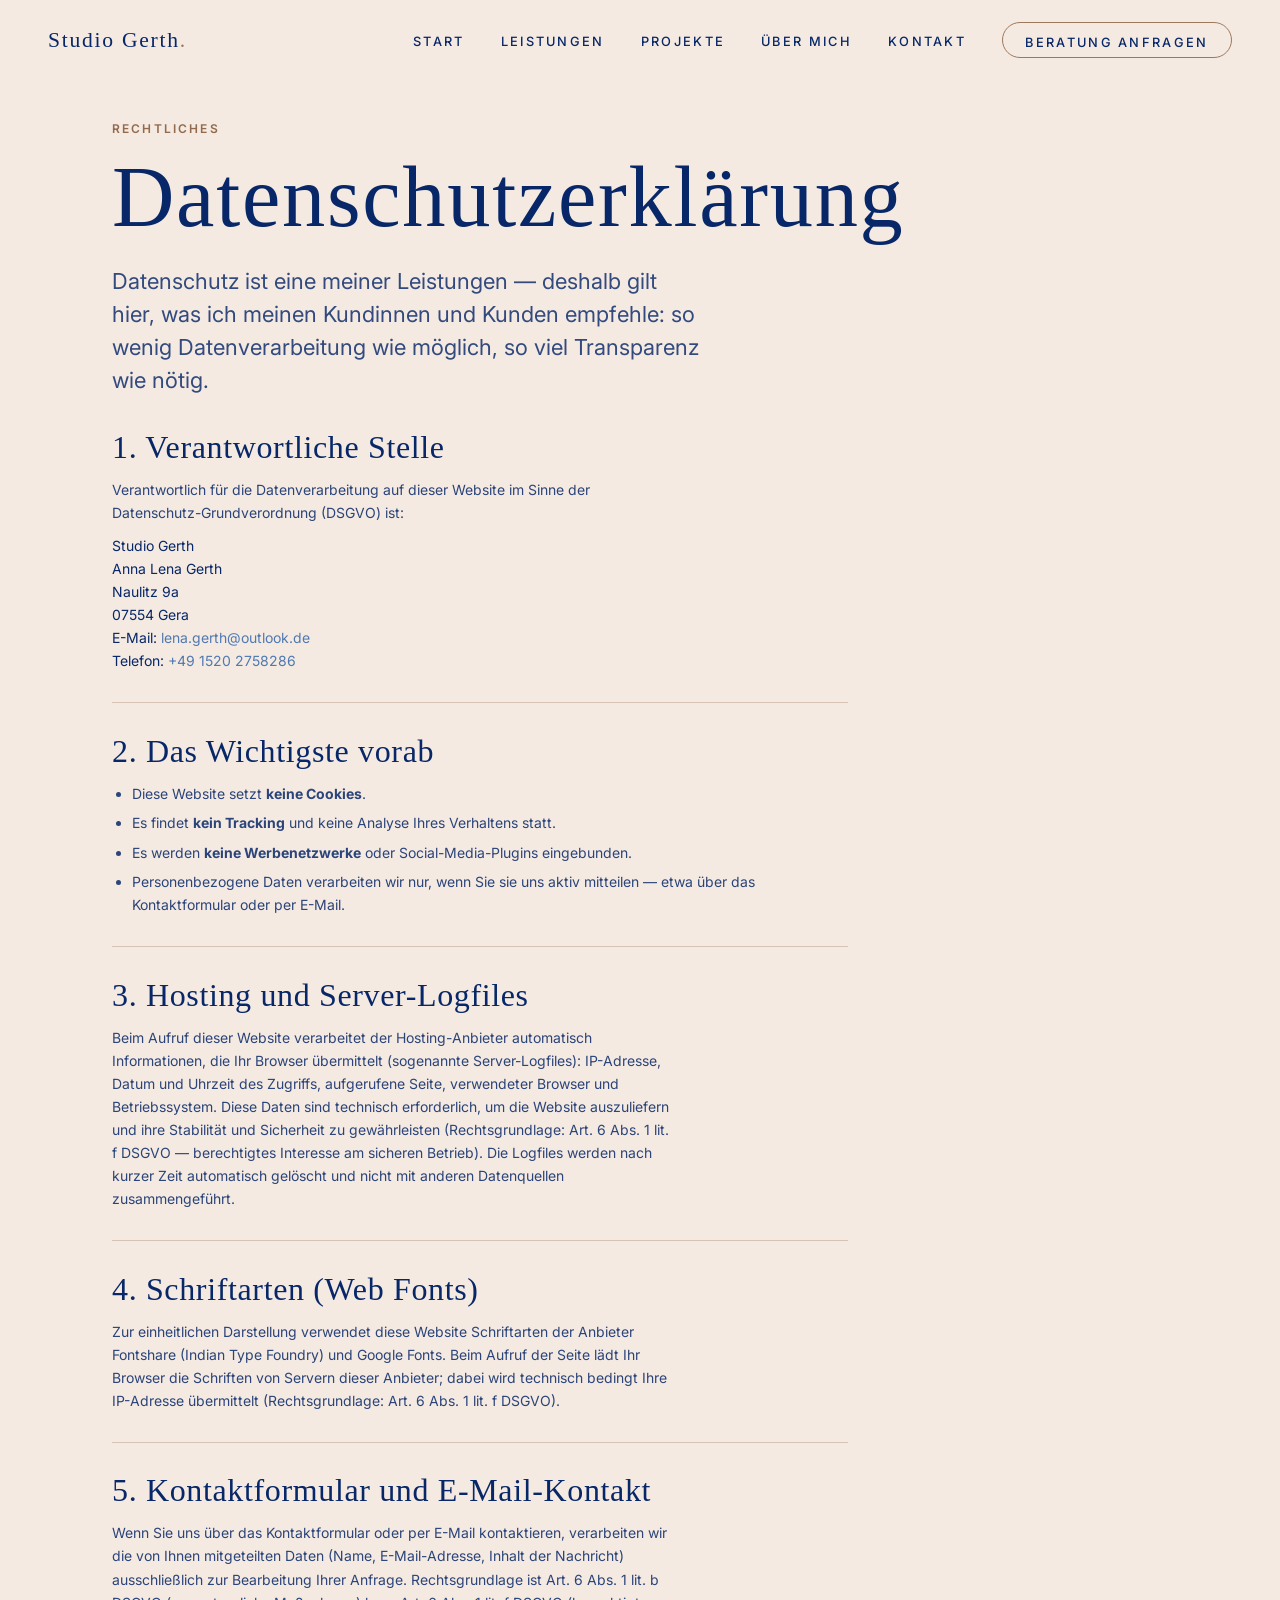
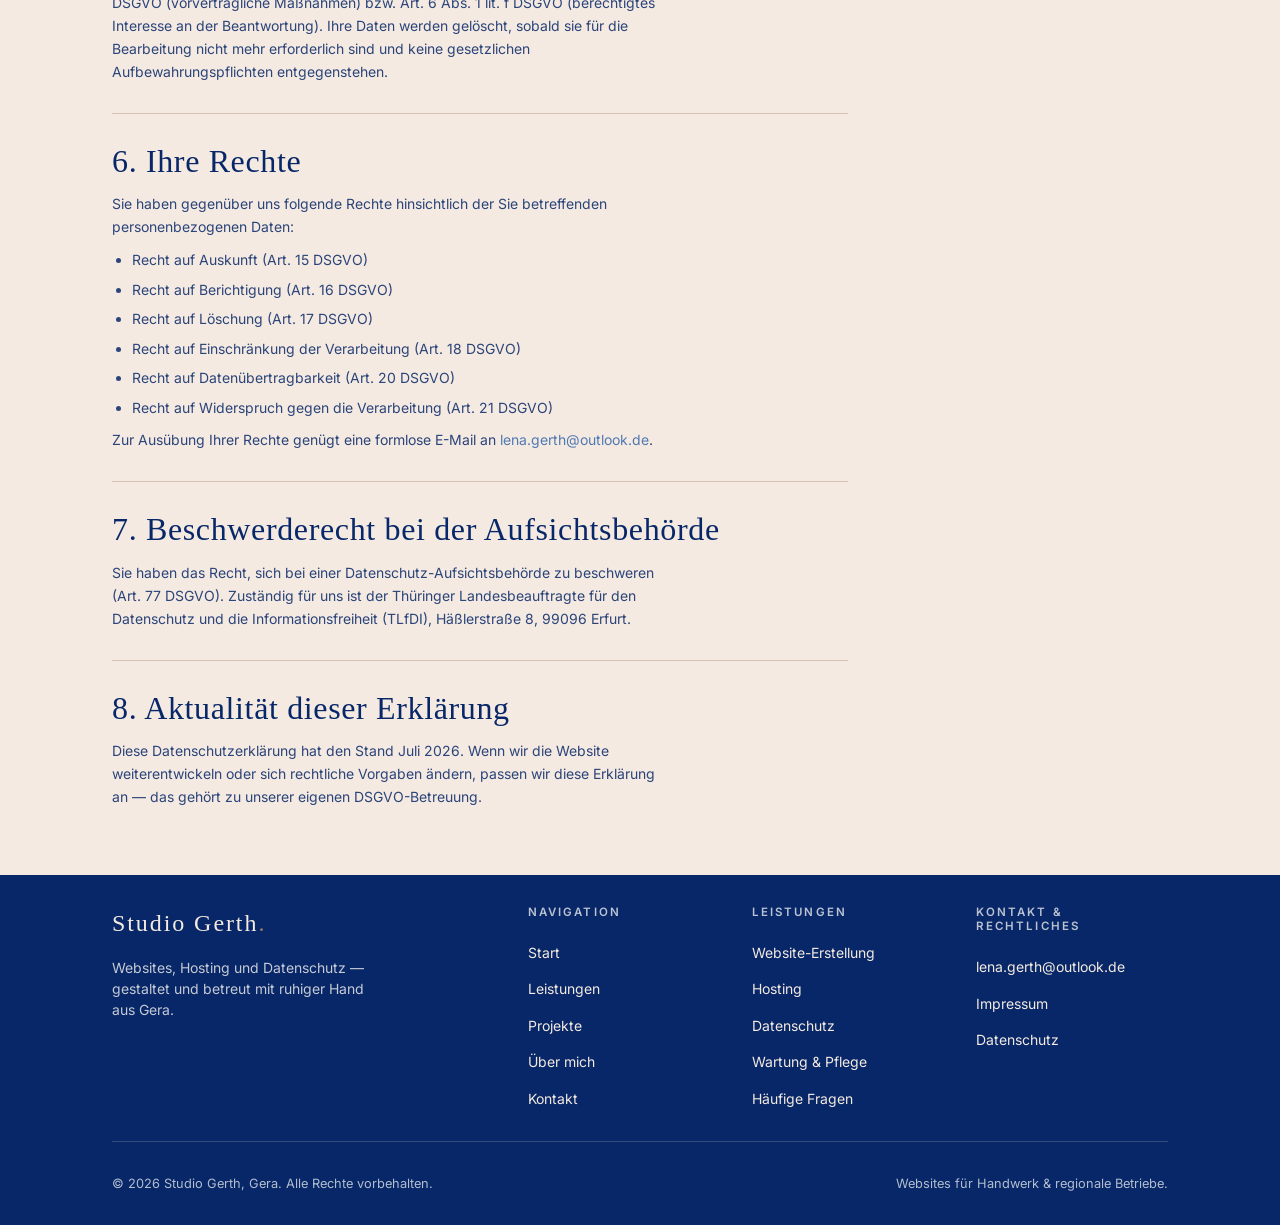
==== commit 25dff675: "Fix broken asset paths and optimize images; SEO/GEO/UX polish Critical fix: every page linked to css" ====
--- a/datenschutz.html
+++ b/datenschutz.html
@@ -97,8 +97,8 @@
         <span class="eyebrow">Rechtliches</span>
         <h1 id="page-heading">Datenschutzerklärung</h1>
         <p class="lead">
-          Datenschutz ist eine unserer Leistungen — deshalb gilt hier, was wir
-          unseren Kundinnen und Kunden empfehlen: so wenig Datenverarbeitung
+          Datenschutz ist eine meiner Leistungen — deshalb gilt hier, was ich
+          meinen Kundinnen und Kunden empfehle: so wenig Datenverarbeitung
           wie möglich, so viel Transparenz wie nötig.
         </p>
       </div>
@@ -246,7 +246,6 @@
           <h3>Kontakt &amp; Rechtliches</h3>
           <ul>
             <li><a href="mailto:lena.gerth@outlook.de">lena.gerth@outlook.de</a></li>
-            <li><a href="https://www.linkedin.com/" rel="noopener" target="_blank">LinkedIn</a></li>
             <li><a href="impressum.html">Impressum</a></li>
             <li><a href="datenschutz.html">Datenschutz</a></li>
           </ul>
--- a/css/style.css
+++ b/css/style.css
@@ -19,6 +19,11 @@
   --color-cream: #F4EAE1;
   --color-tan: #9D785D;
   --color-brown: #936A4D;
+
+  /* Sechste, bewusste Ausnahme: der helle Beige-Ton, in den Header und
+     Laptop-Bildschirm am Ende der Hero-Choreografie überblenden (siehe
+     js/main.js, Abschnitt 4) — vom hellen Cream bewusst leicht abgesetzt */
+  --color-beige: #f7f3ee;
 
   /* Abgeleitete Tinten & Schleier (ausschließlich aus den fünf Farben gemischt) */
   --tint-cream-deep: color-mix(in srgb, var(--color-cream) 92%, var(--color-tan));
@@ -646,18 +651,16 @@
 }
 
 /* Editierbares, scharfes HTML über dem Video — sichtbar bis der Effekt
-   es im ersten Drittel des Scrollwegs ausblendet (siehe js/main.js) */
+   es im ersten Drittel des Scrollwegs ausblendet (siehe js/main.js).
+   Bewusst tief positioniert: "noch keine" ragt leicht über den Laptop im
+   Hintergrund, "webseite?" liegt auf dessen Höhe daneben. */
 .hero-intro-copy {
   position: absolute;
   z-index: 4;
-  top: 0;
-  bottom: 0;
+  top: auto;
+  bottom: 32%;
   left: var(--gutter);
-  margin-block: auto;
-  height: fit-content;
   max-width: min(28rem, 44vw);
-  display: grid;
-  gap: 0.75rem;
   will-change: opacity, transform;
 }
 
@@ -674,16 +677,25 @@
   max-width: 12ch;
 }
 
-p.hero-intro-copy-line {
-  font-size: clamp(1.1rem, 2.2vw, 1.5rem);
-  font-weight: 400;
-  color: color-mix(in srgb, var(--color-cream) 88%, var(--color-steel-blue));
-}
-
 .hero-intro-copy .script {
   font-size: 1.06em;
   /* Auf Navy braucht der Tan-Akzent mehr Leuchtkraft */
   color: color-mix(in srgb, var(--color-tan) 55%, var(--color-cream));
+}
+
+/* Kleiner Subtext, bewusst vom Heading gelöst und nah an den unteren
+   Rand der Hero-Bühne gerückt — eigenständig lesbar, nicht daran geklebt */
+.hero-intro-sub {
+  position: absolute;
+  z-index: 4;
+  left: var(--gutter);
+  bottom: clamp(4.5rem, 12vh, 7rem);
+  max-width: min(24rem, 44vw);
+  margin: 0;
+  font-size: clamp(1.2rem, 2.5vw, 1.65rem);
+  font-weight: 400;
+  color: color-mix(in srgb, var(--color-cream) 88%, var(--color-steel-blue));
+  will-change: opacity, transform;
 }
 
 /* Ausgeschalteter Laptop-Bildschirm: tiefschwarz, anfangs komplett
@@ -809,13 +821,14 @@
 }
 
 .no-js .hero-intro-copy,
-.reduced-motion .hero-intro-copy {
+.reduced-motion .hero-intro-copy,
+.no-js .hero-intro-sub,
+.reduced-motion .hero-intro-sub {
   position: static;
   opacity: 1;
   transform: none;
   max-width: 32rem;
   text-align: center;
-  justify-items: center;
   z-index: 2;
 }
 
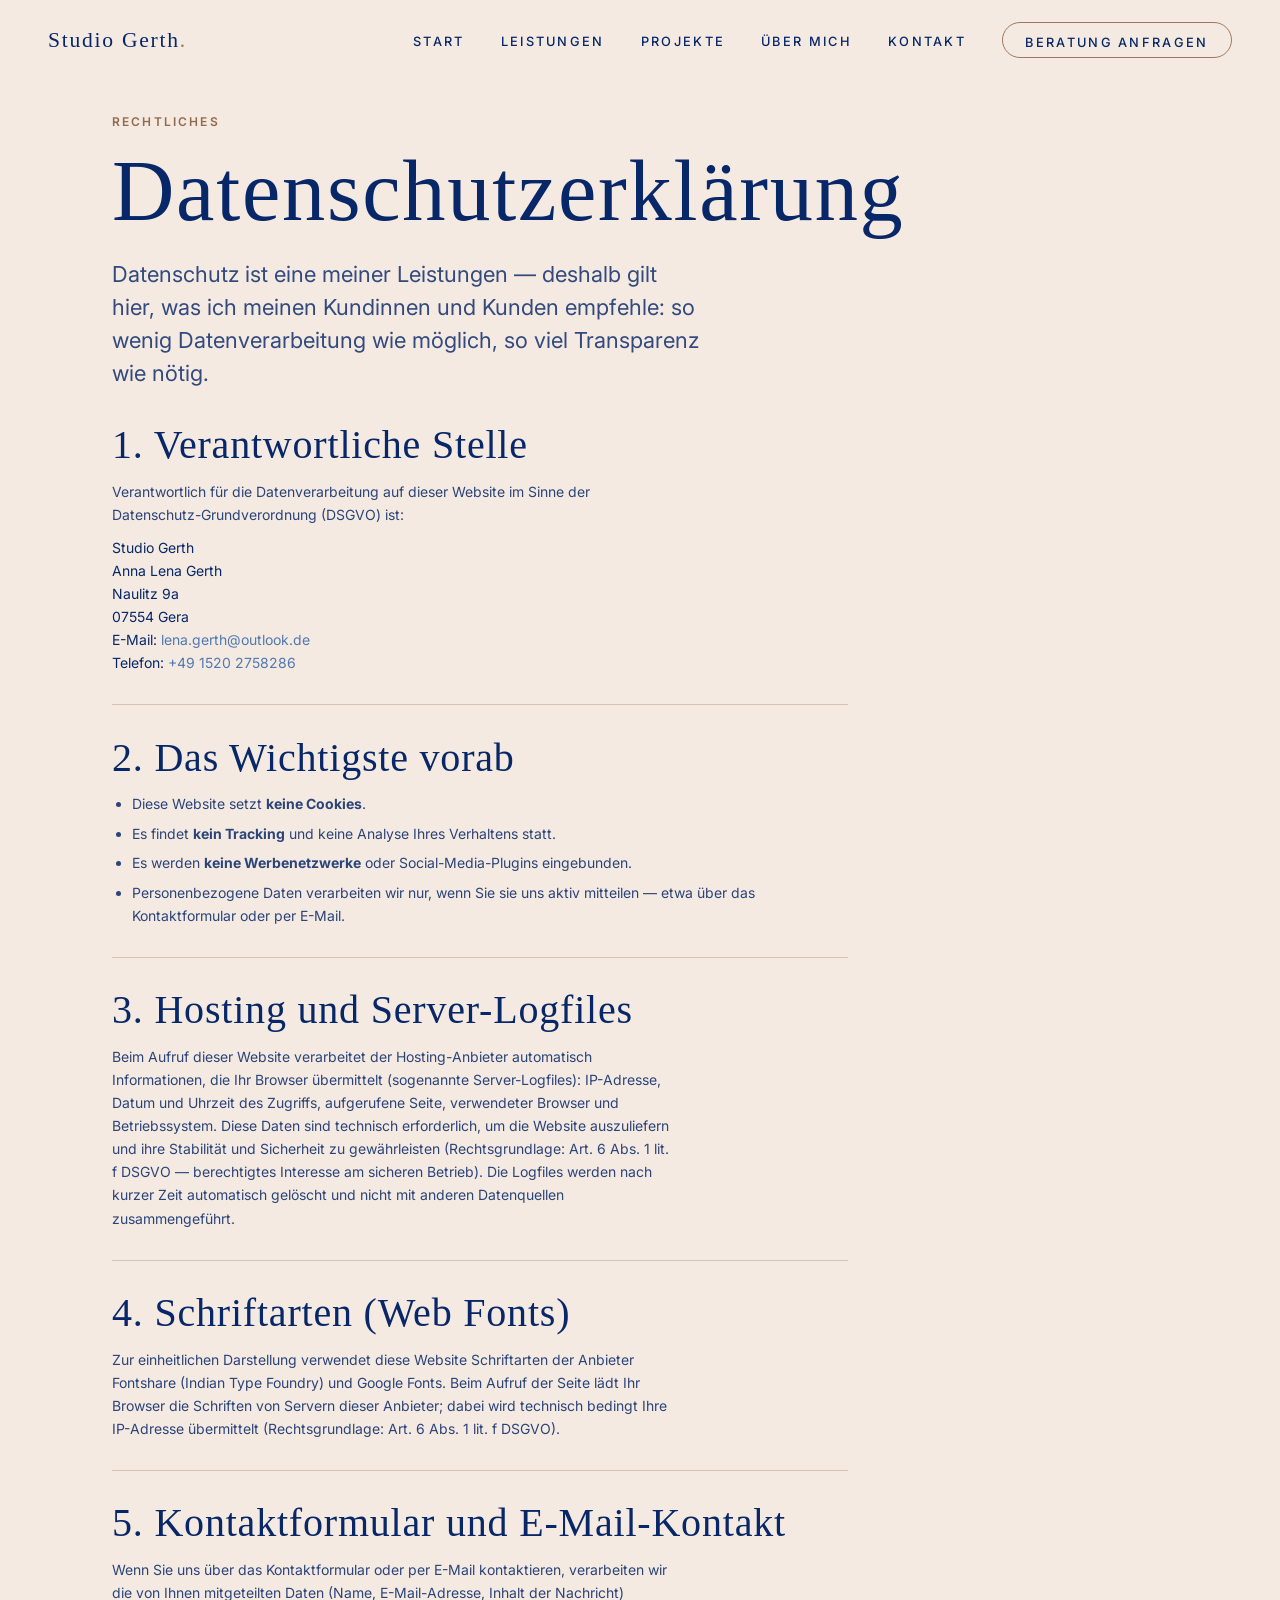
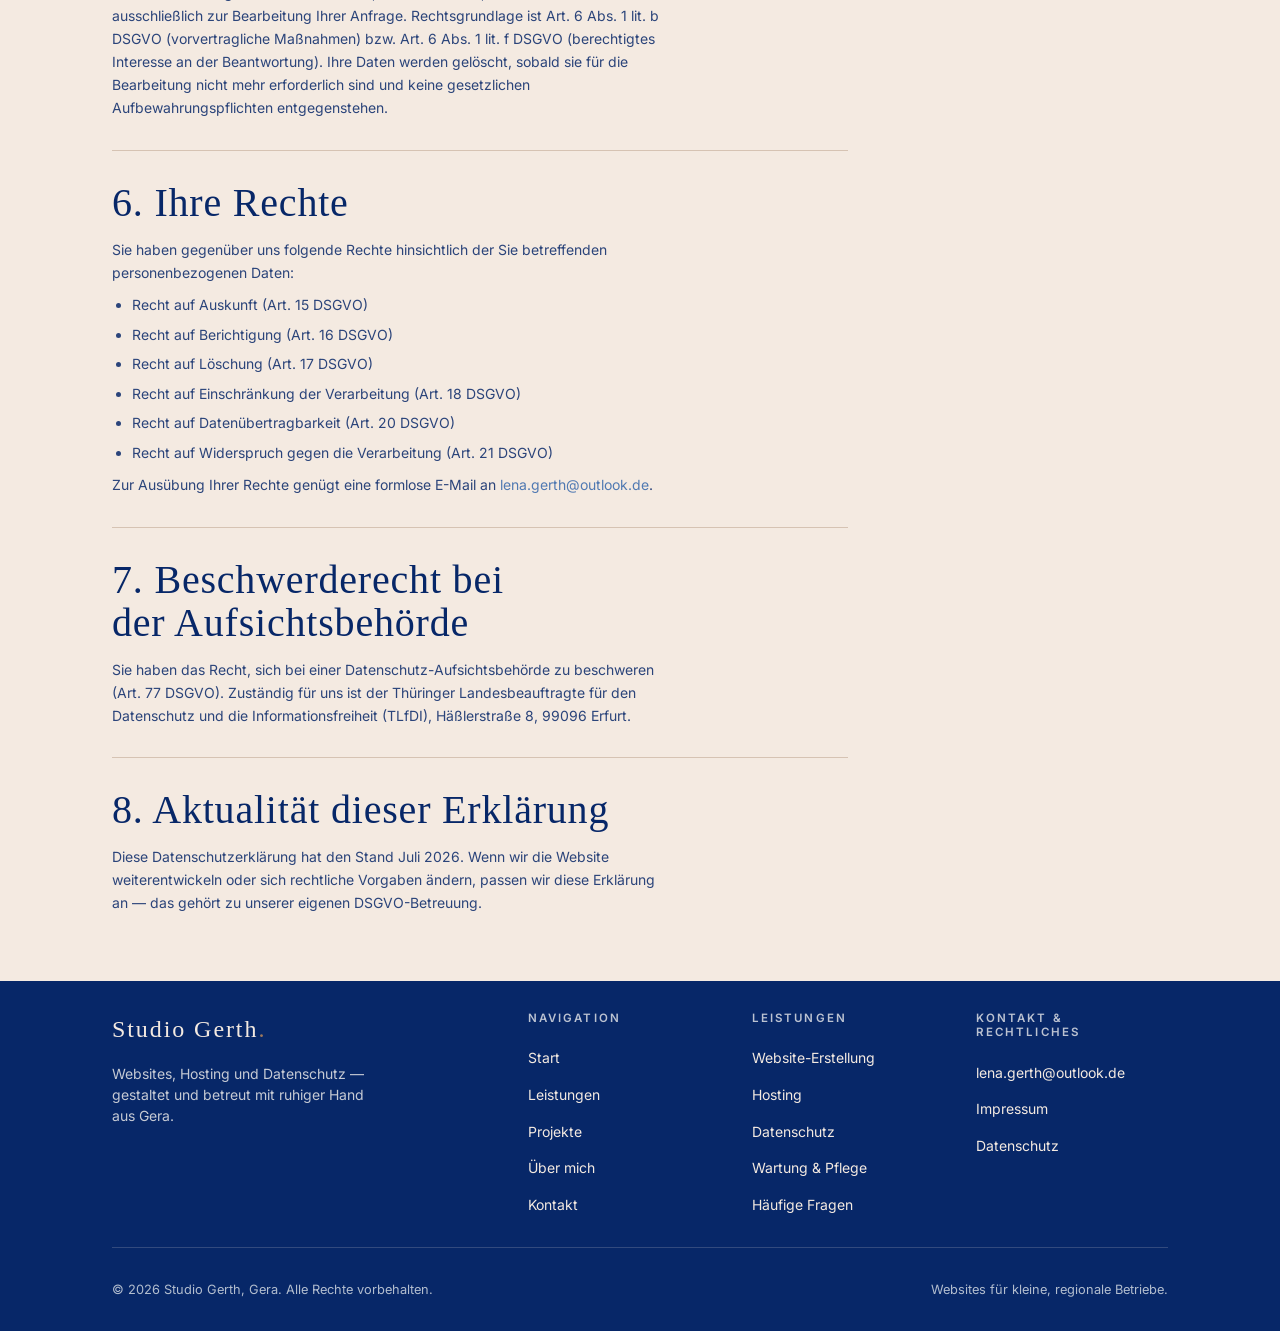
==== commit 64fb6246: "Redesign audit follow-up: fewer quotes, more facts, echte Reitsport-Fotos Aus dem gemeinsamen Design" ====
--- a/datenschutz.html
+++ b/datenschutz.html
@@ -104,7 +104,7 @@
       </div>
     </section>
 
-    <section class="section section--flush" style="padding-bottom: var(--space-section)">
+    <section class="section section--flush section--flush-bottom">
       <div class="container">
         <div class="legal-content">
 
@@ -253,7 +253,7 @@
       </div>
       <div class="footer-bottom">
         <p>© <span data-year>2026</span> Studio Gerth, Gera. Alle Rechte vorbehalten.</p>
-        <p>Websites für Handwerk &amp; regionale Betriebe.</p>
+        <p>Websites für kleine, regionale Betriebe.</p>
       </div>
     </div>
   </footer>
--- a/css/style.css
+++ b/css/style.css
@@ -42,6 +42,10 @@
   --text-lead: clamp(1.125rem, 1rem + 0.6vw, 1.375rem);
   --text-h3: clamp(1.375rem, 1.2rem + 0.9vw, 1.75rem);
   --text-h2: clamp(2rem, 1.5rem + 2.5vw, 3.5rem);
+  /* Eine zweite, kleinere H2-Stufe für dichtere Kontexte (Leistungs-Detail,
+     Rechtsseiten) — ersetzt zwei vorherige, unabhängig erfundene clamp()-Werte,
+     die dieselbe Semantik unterschiedlich groß darstellten. */
+  --text-h2-compact: clamp(1.6rem, 1.3rem + 1.5vw, 2.5rem);
   --text-h1: clamp(2.75rem, 1.8rem + 4.5vw, 5.5rem);
   --text-hero: clamp(2.5rem, 1.5rem + 6vw, 6.5rem);
 
@@ -51,6 +55,7 @@
   /* Rhythmus — kompakter als zuvor: höhere Informationsdichte, weniger
      frei schwebender Leerraum zwischen den Blöcken */
   --space-section: clamp(2.25rem, 1.75rem + 3vw, 4.25rem);
+  --space-section-sm: calc(var(--space-section) * 0.5);
   --space-inner: clamp(1.25rem, 1rem + 1.1vw, 2.1rem);
   --container: 72rem;
   --container-wide: 86rem;
@@ -59,6 +64,9 @@
   /* Bewegung */
   --ease-out: cubic-bezier(0.22, 1, 0.36, 1);
   --dur-reveal: 0.9s;
+  /* Reveal-Staffelung: Verzögerungen sind Vielfache von --stagger
+     (0.08s / 0.16s / 0.24s / 0.32s) statt frei gewählter Werte. */
+  --stagger: 0.08s;
 
   --header-h: 4.5rem;
 }
@@ -231,6 +239,10 @@
 }
 
 .section--flush { padding-block: 0; }
+
+/* Ersetzt das wiederholt inline gesetzte style="padding-bottom: var(--space-section)"
+   auf .section--flush-Blöcken, die nur unten Luft brauchen (Seitenkopf übernimmt oben). */
+.section--flush-bottom { padding-block: 0 var(--space-section); }
 
 .section-head {
   max-width: 46rem;
@@ -917,45 +929,6 @@
   opacity: 0.85;
 }
 
-/* Statement-Band: großes Zitat über Duotone-Fläche */
-.statement {
-  position: relative;
-  overflow: hidden;
-  display: grid;
-  place-items: center;
-  min-height: clamp(20rem, 44vh, 30rem);
-  padding-block: var(--space-section);
-  text-align: center;
-}
-
-.statement .statement-quote {
-  position: relative;
-  z-index: 1;
-  font-family: var(--font-display);
-  font-size: var(--text-h2);
-  line-height: 1.2;
-  color: var(--color-cream);
-  max-width: 20ch;
-  margin-inline: auto;
-}
-
-.statement .statement-source {
-  position: relative;
-  z-index: 1;
-  margin-top: 2rem;
-  font-size: 0.75rem;
-  letter-spacing: var(--tracking-wide);
-  text-transform: uppercase;
-  color: color-mix(in srgb, var(--color-cream) 70%, var(--color-steel-blue));
-}
-
-.statement-bg {
-  position: absolute;
-  inset: -15% 0;
-  z-index: 0;
-  will-change: transform;
-}
-
 /* --------------------------------------------------------------------------
    9. Leistungs-Karten (Startseite)
    -------------------------------------------------------------------------- */
@@ -1064,6 +1037,48 @@
 }
 
 /* --------------------------------------------------------------------------
+   9c. Fakten-Grid — belegt Versprechen mit überprüfbaren Fakten statt
+   eines weiteren Zitats. Bewusst auf hellem Grund (nicht on-dark), damit
+   nicht zwei dunkle Vollbild-Sections direkt aufeinanderfolgen.
+   -------------------------------------------------------------------------- */
+.fact-grid {
+  display: grid;
+  gap: 1.5rem 2rem;
+}
+
+.fact-item {
+  padding-left: 1.25rem;
+  border-left: 2px solid var(--color-tan);
+}
+
+.fact-item .fact-label {
+  display: block;
+  font-size: 0.7rem;
+  font-weight: 600;
+  letter-spacing: var(--tracking-wide);
+  text-transform: uppercase;
+  color: var(--color-brown);
+  margin-bottom: 0.4rem;
+}
+
+.fact-item .fact-value {
+  font-size: var(--text-small);
+  line-height: 1.6;
+  color: color-mix(in srgb, var(--color-navy) 82%, var(--color-cream));
+}
+
+.fact-item strong {
+  color: var(--color-navy);
+  font-weight: 600;
+}
+
+@media (min-width: 768px) {
+  .fact-grid {
+    grid-template-columns: repeat(4, 1fr);
+  }
+}
+
+/* --------------------------------------------------------------------------
    10. Prozess-Sektion
    -------------------------------------------------------------------------- */
 .process {
@@ -1139,8 +1154,8 @@
    12. Leistungen (Unterseite)
    -------------------------------------------------------------------------- */
 .page-hero {
-  padding-top: calc(var(--header-h) + var(--space-section) * 0.6);
-  padding-bottom: calc(var(--space-section) * 0.5);
+  padding-top: calc(var(--header-h) + var(--space-section-sm));
+  padding-bottom: var(--space-section-sm);
 }
 
 .page-hero .lead {
@@ -1151,7 +1166,7 @@
   display: grid;
   gap: var(--space-inner);
   align-items: center;
-  padding-block: calc(var(--space-section) * 0.42);
+  padding-block: var(--space-section-sm);
   border-top: 1px solid var(--line-soft);
 }
 
@@ -1164,7 +1179,7 @@
 }
 
 .service-detail h2 {
-  font-size: clamp(1.75rem, 1.4rem + 1.8vw, 2.75rem);
+  font-size: var(--text-h2-compact);
   margin-block: 1rem 1.25rem;
 }
 
@@ -1303,16 +1318,35 @@
   margin-top: 1.4rem;
 }
 
+/* Bewusst klein und zurückhaltend, damit ein leeres Testimonial-Feld nicht
+   dieselbe Bühne bekommt wie ein echter Vertrauensbeweis. */
+.empty-state p.empty-state-note {
+  margin-top: 1.1rem;
+  font-size: 0.8rem;
+  color: color-mix(in srgb, var(--color-navy) 60%, var(--color-cream));
+}
+
 .project-grid {
   display: grid;
   gap: 1.25rem;
   margin-top: var(--space-inner);
 }
 
+/* Gestrichelter Rand ist hier bewusst anders als bei .service-card:
+   diese Kategorien sind Beispiele, keine abgeschlossenen Fallstudien —
+   der „Skizzen"-Rand trägt diese Ehrlichkeit mit. Kein Hover-Lift, weil
+   die Karte selbst kein Link ist (anders als .service-card mit "Mehr
+   erfahren"-Link) — ein Hebe-Effekt würde Klickbarkeit vortäuschen. */
 .project-card {
   padding: 1.75rem 1.5rem;
   border: 1px dashed color-mix(in srgb, var(--color-tan) 55%, transparent);
   background: color-mix(in srgb, var(--color-cream) 55%, transparent);
+  transition: border-color 0.3s var(--ease-out), background-color 0.3s var(--ease-out);
+}
+
+.project-card:hover {
+  border-color: color-mix(in srgb, var(--color-tan) 85%, transparent);
+  background: color-mix(in srgb, var(--color-cream) 75%, transparent);
 }
 
 .project-card .card-icon {
@@ -1416,6 +1450,42 @@
 
 .founder-facts .fact-value {
   font-size: var(--text-small);
+}
+
+/* Sport-Beleg: zwei echte Turnierfotos statt eines erfundenen Zitats */
+.sport-proof {
+  display: grid;
+  gap: var(--space-inner);
+}
+
+.sport-proof > .media {
+  min-height: 18rem;
+}
+
+.sport-proof-side {
+  display: grid;
+  gap: 1.25rem;
+  align-content: start;
+}
+
+.sport-proof-side .media {
+  min-height: 16rem;
+}
+
+.sport-proof-side p {
+  font-size: var(--text-small);
+  line-height: 1.65;
+  color: color-mix(in srgb, var(--color-navy) 82%, var(--color-cream));
+}
+
+@media (min-width: 768px) {
+  .sport-proof {
+    grid-template-columns: 3fr 2fr;
+  }
+
+  .sport-proof > .media {
+    min-height: 100%;
+  }
 }
 
 /* --------------------------------------------------------------------------
@@ -1559,7 +1629,7 @@
 /* Jeder Abschnitt bekommt einen sichtbaren Trenner statt einer
    ununterbrochenen Textwand — klare Struktur beim Überfliegen */
 .legal-content > h2 {
-  font-size: clamp(1.5rem, 1.3rem + 1vw, 2rem);
+  font-size: var(--text-h2-compact);
   margin-top: var(--space-inner);
   padding-top: var(--space-inner);
   margin-bottom: 0.85rem;
@@ -1731,16 +1801,6 @@
     to { transform: scaleX(1); }
   }
 
-  /* Sanfter Parallax-Drift der Statement-Hintergründe beim Durchscrollen */
-  .statement-bg {
-    animation: statement-drift linear both;
-    animation-timeline: view();
-  }
-
-  @keyframes statement-drift {
-    from { transform: translateY(-6%); }
-    to { transform: translateY(6%); }
-  }
 }
 
 /* --------------------------------------------------------------------------
@@ -1834,7 +1894,7 @@
   }
 
   .project-grid {
-    grid-template-columns: repeat(3, 1fr);
+    grid-template-columns: repeat(2, 1fr);
   }
 }
 
@@ -1850,6 +1910,10 @@
 
   .service-detail {
     gap: calc(var(--space-inner) * 1.3);
+  }
+
+  .project-grid {
+    grid-template-columns: repeat(4, 1fr);
   }
 
   .service-detail .detail-media {
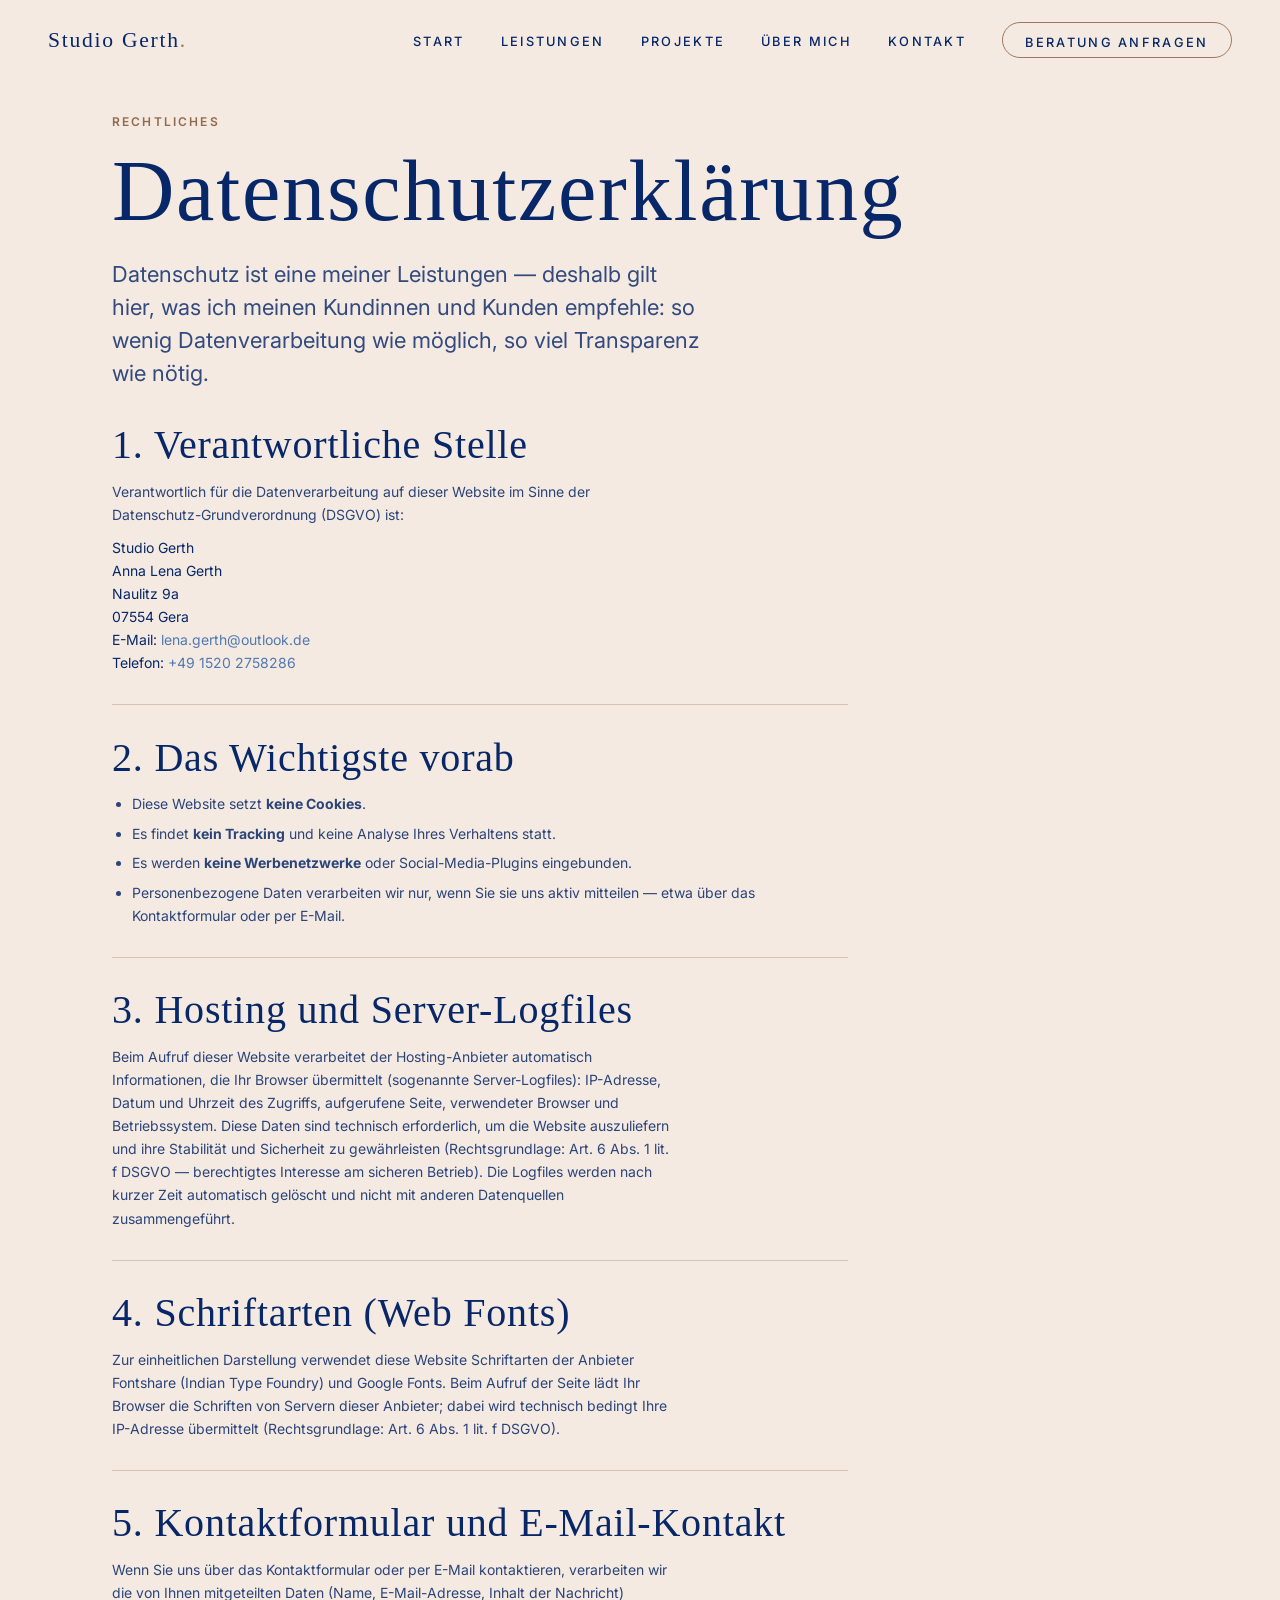
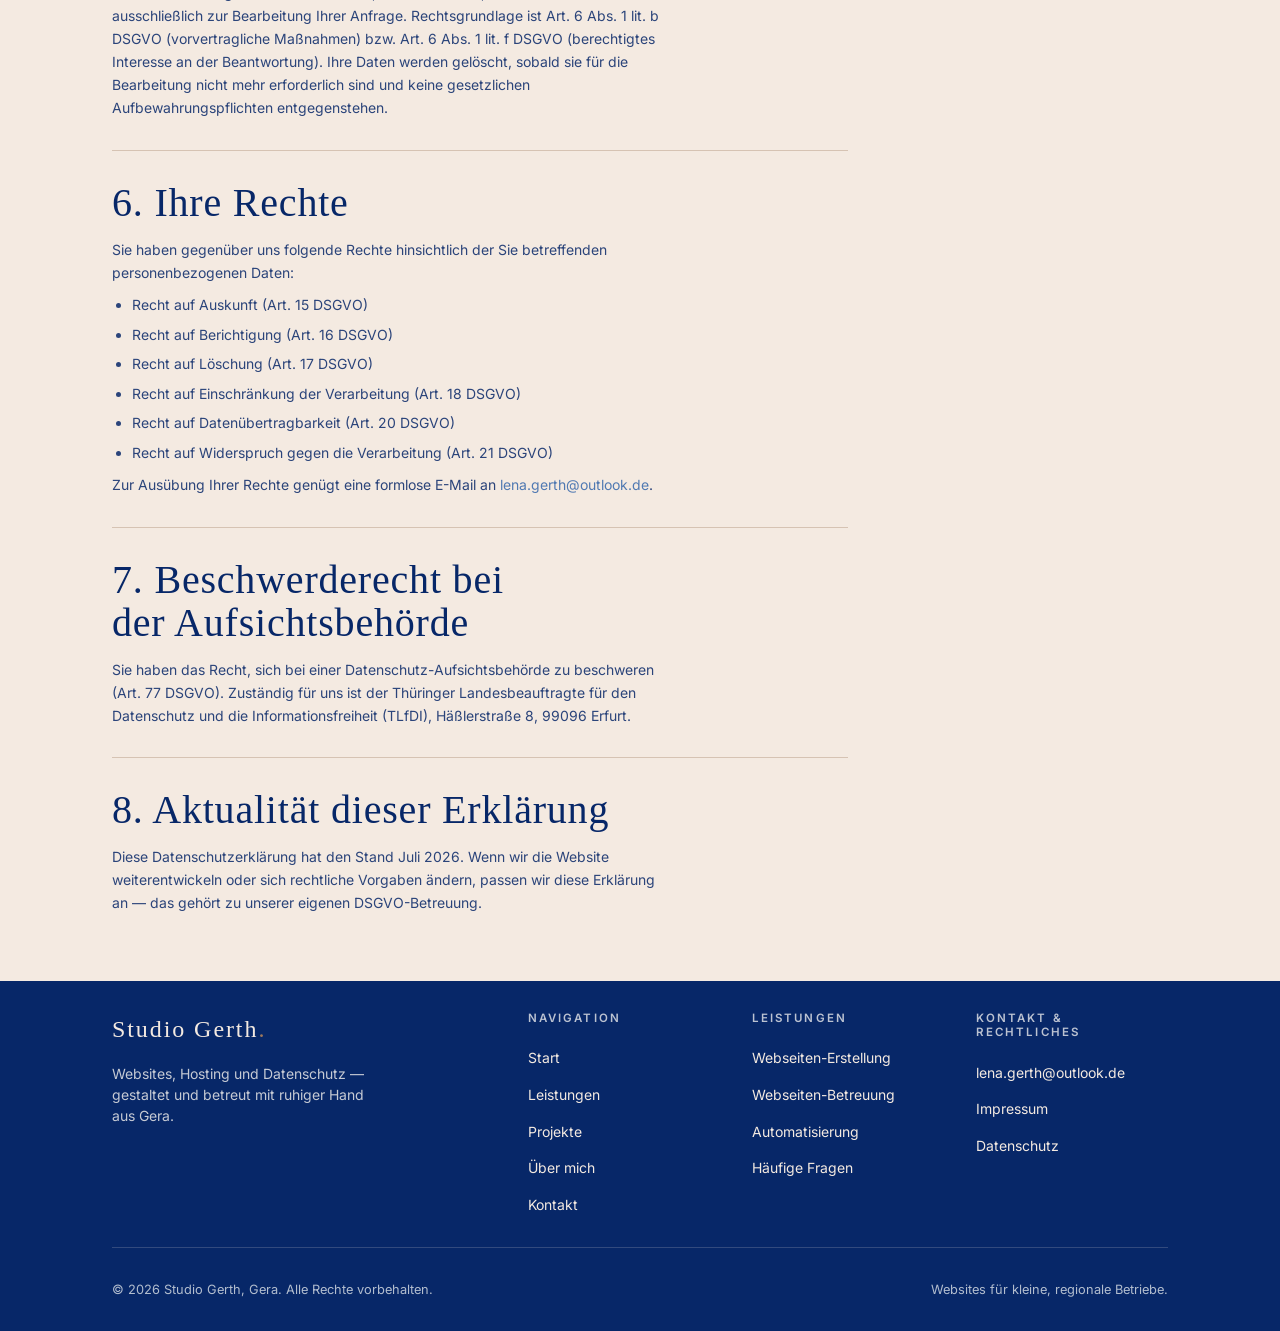
==== commit 78428fbe: "Restructure Leistungen page: 3 focused categories, click-to-expand Ersetzt die vier Leistungs-Artike" ====
--- a/datenschutz.html
+++ b/datenschutz.html
@@ -235,10 +235,9 @@
         <div class="footer-col">
           <h3>Leistungen</h3>
           <ul>
-            <li><a href="leistungen.html#webdesign">Website-Erstellung</a></li>
-            <li><a href="leistungen.html#hosting">Hosting</a></li>
-            <li><a href="leistungen.html#datenschutz">Datenschutz</a></li>
-            <li><a href="leistungen.html#wartung">Wartung &amp; Pflege</a></li>
+            <li><a href="leistungen.html#erstellung">Webseiten-Erstellung</a></li>
+            <li><a href="leistungen.html#betreuung">Webseiten-Betreuung</a></li>
+            <li><a href="leistungen.html#automatisierung">Automatisierung</a></li>
             <li><a href="leistungen.html#faq">Häufige Fragen</a></li>
           </ul>
         </div>
--- a/css/style.css
+++ b/css/style.css
@@ -929,6 +929,24 @@
   opacity: 0.85;
 }
 
+/* Echte Fotos haben unvorhersehbaren lokalen Kontrast — die Caption
+   bekommt hier zusätzlich einen dunklen Verlauf als Scrim, damit sie
+   unabhängig vom Bildinhalt lesbar bleibt (die reinen Verlaufs-Platzhalter
+   sind dafür bereits kontrastreich genug und brauchen ihn nicht). */
+.media:has(img) .media-caption {
+  left: 0;
+  right: 0;
+  bottom: 0;
+  padding: 3rem 1.5rem 1.1rem;
+  opacity: 1;
+  background: linear-gradient(
+    to top,
+    color-mix(in srgb, var(--color-navy) 80%, transparent) 0%,
+    color-mix(in srgb, var(--color-navy) 45%, transparent) 60%,
+    transparent 100%
+  );
+}
+
 /* --------------------------------------------------------------------------
    9. Leistungs-Karten (Startseite)
    -------------------------------------------------------------------------- */
@@ -1162,28 +1180,47 @@
   margin-top: 1.25rem;
 }
 
-.service-detail {
-  display: grid;
-  gap: var(--space-inner);
-  align-items: center;
-  padding-block: var(--space-section-sm);
-  border-top: 1px solid var(--line-soft);
-}
-
-.service-detail:first-of-type {
-  border-top: none;
-}
-
-.service-detail .detail-media {
-  min-height: 16rem;
-}
-
-.service-detail h2 {
-  font-size: var(--text-h2-compact);
-  margin-block: 1rem 1.25rem;
-}
-
-.service-detail .benefit {
+.detail-icon {
+  width: 3.25rem;
+  height: 3.25rem;
+  color: var(--color-brown);
+}
+
+.detail-icon svg {
+  width: 100%;
+  height: 100%;
+}
+
+.feature-list {
+  list-style: none;
+  padding: 0;
+  margin-top: 1.1rem;
+  display: grid;
+  gap: 0.5rem;
+  font-size: var(--text-small);
+}
+
+.feature-list li {
+  display: flex;
+  gap: 0.75rem;
+  align-items: baseline;
+  color: color-mix(in srgb, var(--color-navy) 82%, var(--color-cream));
+}
+
+.feature-list li::before {
+  content: "—";
+  color: var(--color-tan);
+  flex: none;
+}
+
+.feature-list .tag {
+  font-size: 0.7rem;
+  letter-spacing: var(--tracking-wide);
+  text-transform: uppercase;
+  color: var(--color-brown);
+}
+
+.benefit {
   margin-top: 1.25rem;
   padding: 1.1rem 1.4rem;
   border-left: 2px solid var(--color-tan);
@@ -1192,7 +1229,7 @@
   line-height: 1.6;
 }
 
-.service-detail .benefit strong {
+.benefit strong {
   display: block;
   font-size: 0.7rem;
   font-weight: 600;
@@ -1202,37 +1239,89 @@
   margin-bottom: 0.4rem;
 }
 
-.detail-icon {
-  width: 3.25rem;
-  height: 3.25rem;
+/* --------------------------------------------------------------------------
+   12a. Leistungs-Übersicht — drei Karten, im Überblick sichtbar, per
+   natives <details>/<summary> aufklappbar (kein JS nötig, wie bei der FAQ
+   auf derselben Seite — bewusst dasselbe Muster statt eines neuen Widgets).
+   -------------------------------------------------------------------------- */
+.capability-grid {
+  display: grid;
+  gap: 1.25rem;
+}
+
+.capability-details {
+  border: 1px solid var(--line-soft);
+  border-radius: 2px;
+  background: color-mix(in srgb, var(--color-cream) 60%, transparent);
+  transition: border-color 0.3s var(--ease-out);
+}
+
+.capability-details[open] {
+  border-color: color-mix(in srgb, var(--color-tan) 60%, transparent);
+}
+
+.capability-summary {
+  cursor: pointer;
+  list-style: none;
+  padding: 2rem 1.75rem;
+}
+
+.capability-summary::-webkit-details-marker {
+  display: none;
+}
+
+.capability-summary .card-index {
+  display: block;
+  font-family: var(--font-display);
+  font-size: 0.95rem;
+  letter-spacing: 0.2em;
+  color: var(--color-tan);
+  margin-bottom: 0.75rem;
+}
+
+.capability-summary h3 {
+  font-size: var(--text-h3);
+  margin-bottom: 0.75rem;
+}
+
+.capability-intro {
+  font-size: var(--text-small);
+  line-height: 1.6;
+  color: color-mix(in srgb, var(--color-navy) 78%, var(--color-cream));
+}
+
+.capability-toggle {
+  display: inline-flex;
+  align-items: center;
+  gap: 0.5rem;
+  margin-top: 1.25rem;
+  font-size: 0.7rem;
+  font-weight: 600;
+  letter-spacing: var(--tracking-wide);
+  text-transform: uppercase;
   color: var(--color-brown);
 }
 
-.detail-icon svg {
-  width: 100%;
-  height: 100%;
-}
-
-.feature-list {
-  list-style: none;
-  padding: 0;
-  margin-top: 1.1rem;
-  display: grid;
-  gap: 0.5rem;
-  font-size: var(--text-small);
-}
-
-.feature-list li {
-  display: flex;
-  gap: 0.75rem;
-  align-items: baseline;
-  color: color-mix(in srgb, var(--color-navy) 82%, var(--color-cream));
-}
-
-.feature-list li::before {
-  content: "—";
-  color: var(--color-tan);
-  flex: none;
+.capability-toggle-icon {
+  font-family: var(--font-body);
+  font-size: 1rem;
+  transition: transform 0.3s var(--ease-out);
+}
+
+.capability-details[open] .capability-toggle-icon {
+  transform: rotate(45deg);
+}
+
+.capability-body {
+  padding: 1.5rem 1.75rem 2rem;
+  border-top: 1px solid var(--line-soft);
+}
+
+@media (min-width: 768px) {
+  .capability-grid {
+    grid-template-columns: repeat(3, 1fr);
+    align-items: start;
+  }
 }
 
 /* --------------------------------------------------------------------------
@@ -1397,8 +1486,12 @@
   align-items: start;
 }
 
+/* Aspect-ratio statt fixer min-height: das Bild wird nicht mehr je nach
+   Spaltenbreite unterschiedlich stark oben/unten beschnitten — es bleibt
+   immer vollständig zu sehen, in seinem eigenen Seitenverhältnis (4:5). */
 .about-portrait {
-  min-height: 24rem;
+  aspect-ratio: 4 / 5;
+  min-height: 20rem;
 }
 
 .values-grid {
@@ -1469,7 +1562,7 @@
 }
 
 .sport-proof-side .media {
-  min-height: 16rem;
+  min-height: 20rem;
 }
 
 .sport-proof-side p {
@@ -1851,14 +1944,6 @@
     grid-template-columns: repeat(3, 1fr);
   }
 
-  .service-detail {
-    grid-template-columns: 1fr 1fr;
-  }
-
-  .service-detail:nth-of-type(even) .detail-media {
-    order: 2;
-  }
-
   .about-grid {
     grid-template-columns: 5fr 7fr;
   }
@@ -1908,16 +1993,8 @@
     display: none;
   }
 
-  .service-detail {
-    gap: calc(var(--space-inner) * 1.3);
-  }
-
   .project-grid {
     grid-template-columns: repeat(4, 1fr);
-  }
-
-  .service-detail .detail-media {
-    min-height: 24rem;
   }
 }
 
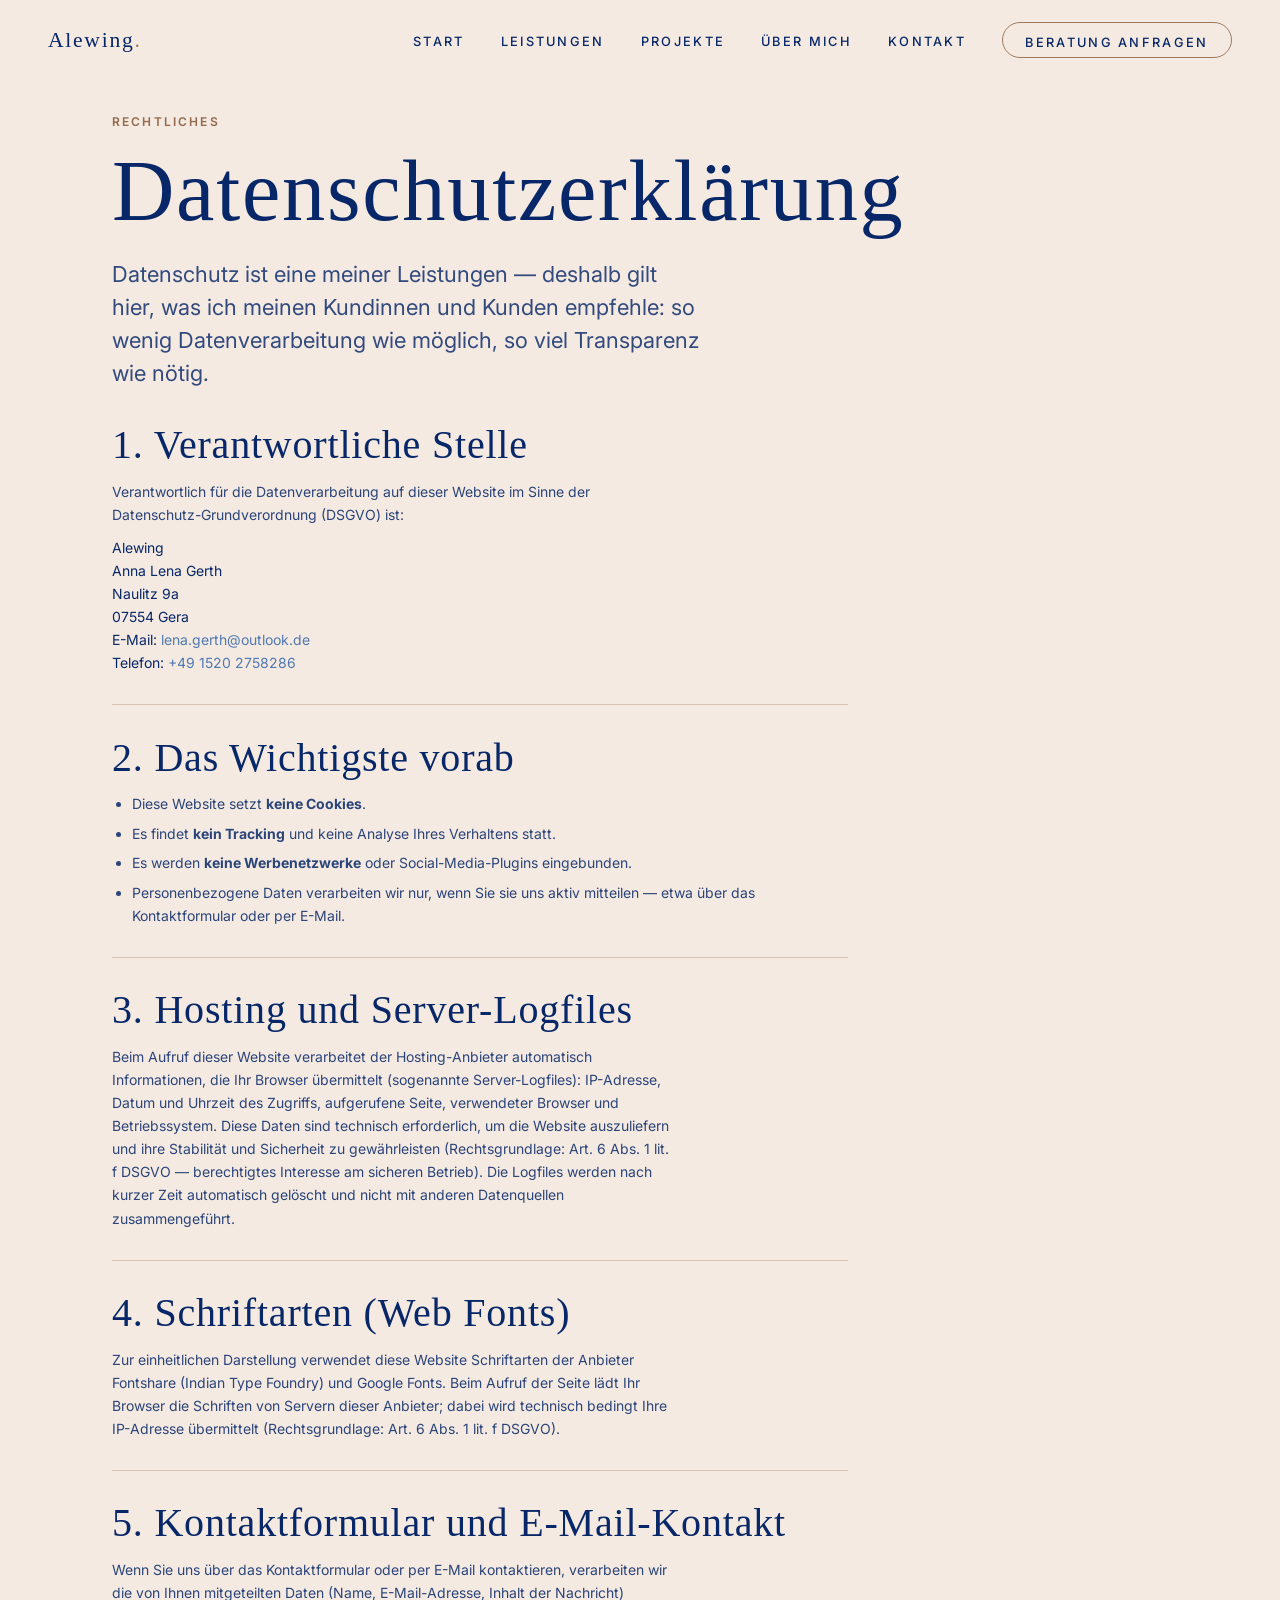
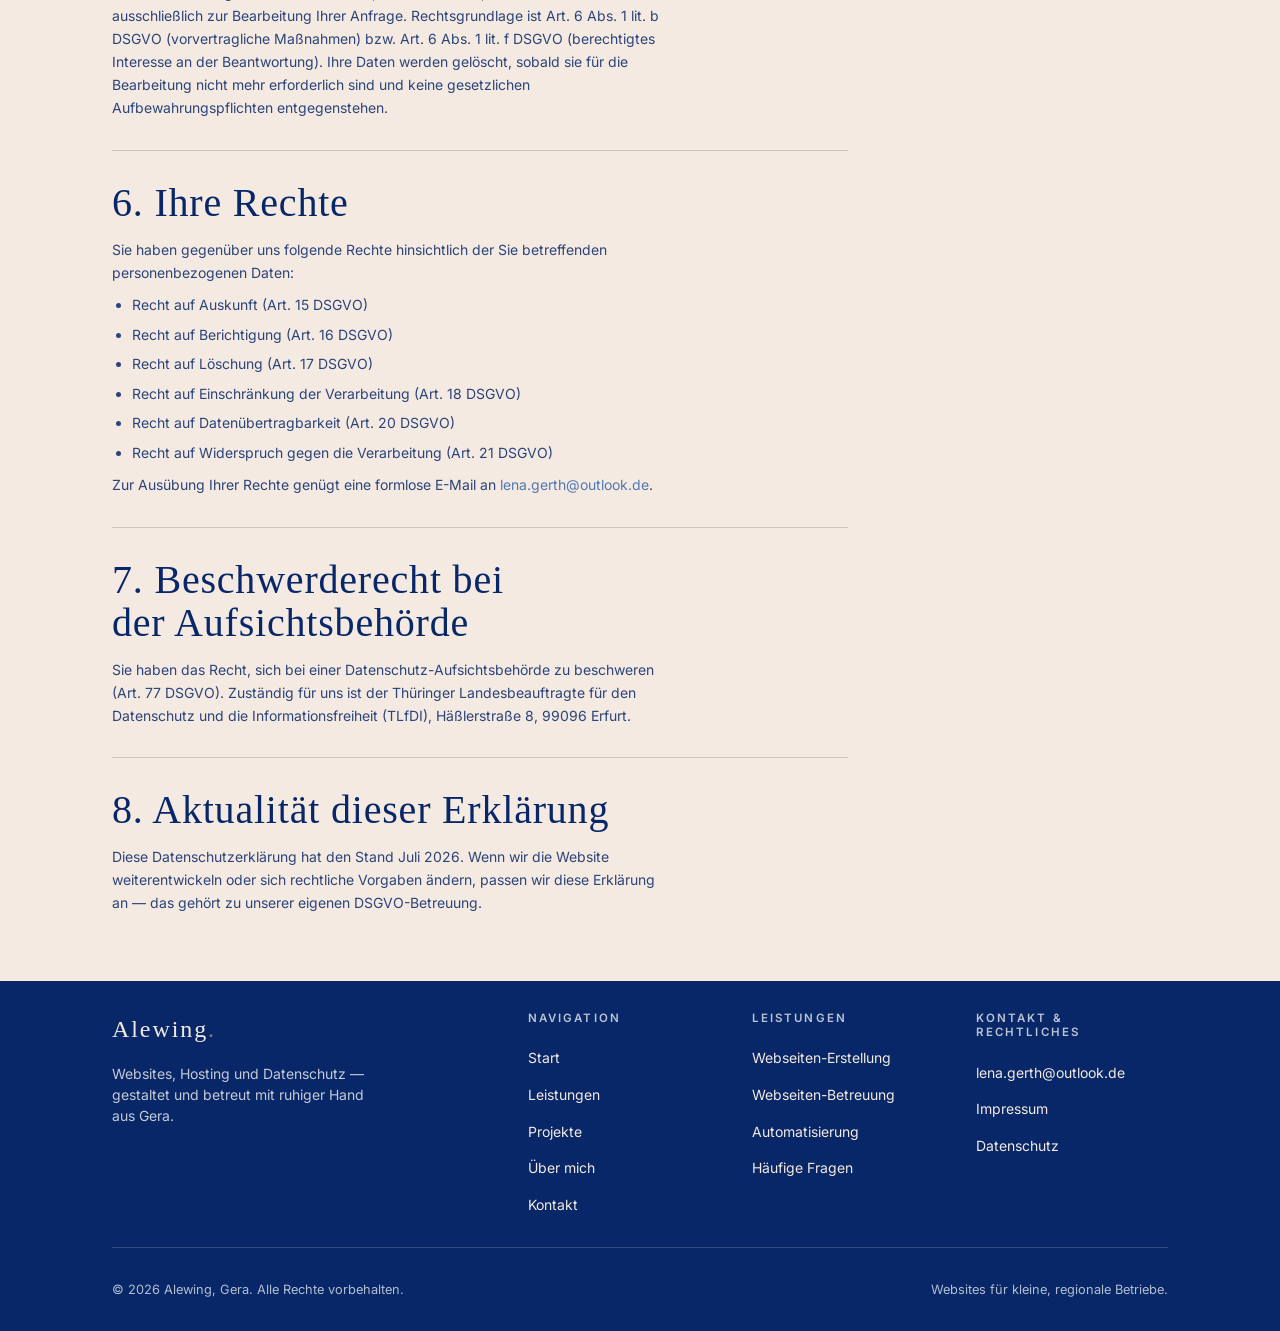
==== commit bec35a90: "Rebrand von Studio Gerth zu Alewing, Preis-Richtwerte ergänzen - Namensänderung durchgängig über all" ====
--- a/datenschutz.html
+++ b/datenschutz.html
@@ -3,24 +3,24 @@
 <head>
   <meta charset="UTF-8">
   <meta name="viewport" content="width=device-width, initial-scale=1.0">
-  <title>Datenschutzerklärung — Studio Gerth</title>
-  <meta name="description" content="Datenschutzerklärung von Studio Gerth: Welche Daten diese Website verarbeitet — und welche bewusst nicht.">
+  <title>Datenschutzerklärung — Alewing</title>
+  <meta name="description" content="Datenschutzerklärung von Alewing: Welche Daten diese Website verarbeitet — und welche bewusst nicht.">
   <meta name="robots" content="noindex, follow">
 
   <!-- SEO / GEO: Canonical, Open Graph & Twitter Card -->
   <link rel="canonical" href="https://www.studio-gerth.de/datenschutz.html">
   <meta property="og:type" content="website">
-  <meta property="og:site_name" content="Studio Gerth">
+  <meta property="og:site_name" content="Alewing">
   <meta property="og:locale" content="de_DE">
-  <meta property="og:title" content="Datenschutzerklärung — Studio Gerth">
-  <meta property="og:description" content="Datenschutzerklärung von Studio Gerth: Welche Daten diese Website verarbeitet — und welche bewusst nicht.">
+  <meta property="og:title" content="Datenschutzerklärung — Alewing">
+  <meta property="og:description" content="Datenschutzerklärung von Alewing: Welche Daten diese Website verarbeitet — und welche bewusst nicht.">
   <meta property="og:url" content="https://www.studio-gerth.de/datenschutz.html">
   <meta property="og:image" content="https://www.studio-gerth.de/assets/og-image.jpg">
   <meta property="og:image:width" content="1200">
   <meta property="og:image:height" content="630">
   <meta name="twitter:card" content="summary_large_image">
-  <meta name="twitter:title" content="Datenschutzerklärung — Studio Gerth">
-  <meta name="twitter:description" content="Datenschutzerklärung von Studio Gerth: Welche Daten diese Website verarbeitet — und welche bewusst nicht.">
+  <meta name="twitter:title" content="Datenschutzerklärung — Alewing">
+  <meta name="twitter:description" content="Datenschutzerklärung von Alewing: Welche Daten diese Website verarbeitet — und welche bewusst nicht.">
   <meta name="twitter:image" content="https://www.studio-gerth.de/assets/og-image.jpg">
   <meta name="theme-color" content="#072768">
 
@@ -32,7 +32,7 @@
       "@type": "WebPage",
       "@id": "https://www.studio-gerth.de/datenschutz.html",
       "url": "https://www.studio-gerth.de/datenschutz.html",
-      "name": "Datenschutzerklärung — Studio Gerth",
+      "name": "Datenschutzerklärung — Alewing",
       "about": {
         "@id": "https://www.studio-gerth.de/#organization"
       }
@@ -47,8 +47,8 @@
   <link rel="preconnect" href="https://fonts.gstatic.com" crossorigin>
   <link href="https://fonts.googleapis.com/css2?family=Inter:wght@400;500;600&amp;display=swap" rel="stylesheet">
 
-  <!-- Favicon: Monogramm "G." als Inline-SVG (keine Bilddatei nötig) -->
-  <link rel="icon" href="data:image/svg+xml,%3Csvg xmlns='http://www.w3.org/2000/svg' viewBox='0 0 64 64'%3E%3Crect width='64' height='64' fill='%23072768'/%3E%3Ctext x='32' y='44' font-family='Georgia,serif' font-size='36' fill='%23F4EAE1' text-anchor='middle'%3EG.%3C/text%3E%3C/svg%3E">
+  <!-- Favicon: Monogramm "A." als Inline-SVG (keine Bilddatei nötig) -->
+  <link rel="icon" href="data:image/svg+xml,%3Csvg xmlns='http://www.w3.org/2000/svg' viewBox='0 0 64 64'%3E%3Crect width='64' height='64' fill='%23072768'/%3E%3Ctext x='32' y='44' font-family='Georgia,serif' font-size='36' fill='%23F4EAE1' text-anchor='middle'%3EA.%3C/text%3E%3C/svg%3E">
 
   <link rel="stylesheet" href="css/style.css">
 </head>
@@ -58,7 +58,7 @@
 
   <header class="site-header">
     <div class="container container--wide header-inner">
-      <a class="brand" href="index.html">Studio Gerth<span class="brand-dot">.</span></a>
+      <a class="brand" href="index.html">Alewing<span class="brand-dot">.</span></a>
 
       <nav class="site-nav" aria-label="Hauptnavigation">
         <ul class="nav-list">
@@ -86,7 +86,7 @@
       <li><a href="kontakt.html">Kontakt</a></li>
     </ul>
     <p class="overlay-meta">
-      Studio Gerth · Gera<br>
+      Alewing · Gera<br>
       <a href="mailto:lena.gerth@outlook.de">lena.gerth@outlook.de</a>
     </p>
   </nav>
@@ -114,7 +114,7 @@
             der Datenschutz-Grundverordnung (DSGVO) ist:
           </p>
           <address>
-            Studio Gerth<br>
+            Alewing<br>
             Anna Lena Gerth<br>
             Naulitz 9a<br>
             07554 Gera<br>
@@ -219,7 +219,7 @@
     <div class="container">
       <div class="footer-grid">
         <div class="footer-brand">
-          <a class="brand" href="index.html">Studio Gerth<span class="brand-dot">.</span></a>
+          <a class="brand" href="index.html">Alewing<span class="brand-dot">.</span></a>
           <p>Websites, Hosting und Datenschutz — gestaltet und betreut mit ruhiger Hand aus Gera.</p>
         </div>
         <nav class="footer-col" aria-label="Footer-Navigation">
@@ -251,7 +251,7 @@
         </div>
       </div>
       <div class="footer-bottom">
-        <p>© <span data-year>2026</span> Studio Gerth, Gera. Alle Rechte vorbehalten.</p>
+        <p>© <span data-year>2026</span> Alewing, Gera. Alle Rechte vorbehalten.</p>
         <p>Websites für kleine, regionale Betriebe.</p>
       </div>
     </div>
--- a/css/style.css
+++ b/css/style.css
@@ -206,11 +206,24 @@
   max-width: 42ch;
 }
 
+/* Für editoriale Fließtext-Absätze, die mehr als eine kurze Anmoderation
+   sind (z. B. "Warum es zählt") — breiter, damit lange Sätze nicht in
+   unnötig viele kurze Zeilen zerfallen. */
+.lead--wide {
+  max-width: 62ch;
+}
+
 p {
   max-width: 62ch;
 }
 
 .text-brown { color: var(--color-brown); }
+
+/* Hervorhebung einzelner Wörter im Fließtext (Gewicht + Akzentfarbe,
+   nicht die Display-Schrift) — passt sich auf dunklem Grund an, wie
+   viele andere Klassen im System (.eyebrow, .script, .lead). */
+.text-accent { color: var(--color-tan); }
+.on-dark .text-accent { color: var(--color-cream); }
 
 /* Dichter, bewusster Fließtext-Rhythmus für längere Prosa-Blöcke (z. B.
    Markenstory) — ersetzt einzeln inline gesetzte margin-top-Werte */
@@ -908,13 +921,19 @@
     linear-gradient(155deg, var(--color-steel-blue), color-mix(in srgb, var(--color-steel-blue) 70%, var(--color-navy)));
 }
 
-/* Feines Fensterlicht als Overlay */
+/* Feines Fensterlicht als Overlay — nur auf den abstrakten Verlaufs-
+   Platzhaltern; auf echten Fotos sieht dasselbe Muster wie ein Objektiv-
+   Reflex aus, den echte Aufnahmen nicht brauchen. */
 .media::after {
   content: "";
   position: absolute;
   inset: 0;
   background: linear-gradient(115deg, transparent 42%, color-mix(in srgb, var(--color-cream) 22%, transparent) 47%, transparent 55%, color-mix(in srgb, var(--color-cream) 14%, transparent) 62%, transparent 70%);
   pointer-events: none;
+}
+
+.media:has(img)::after {
+  content: none;
 }
 
 .media .media-caption {
@@ -953,6 +972,7 @@
 .services-grid {
   display: grid;
   gap: 1.25rem;
+  counter-reset: service;
 }
 
 .service-card {
@@ -975,6 +995,11 @@
   font-size: 0.95rem;
   letter-spacing: 0.2em;
   color: var(--color-tan);
+}
+
+.service-card .card-index::before {
+  content: counter(service, upper-roman);
+  counter-increment: service;
 }
 
 .service-card h3 {
@@ -1103,46 +1128,41 @@
   counter-reset: step;
 }
 
+/* Kompaktes Raster statt breiter vertikaler Liste — bei sechs Schritten
+   wäre eine lange Zeilen-für-Zeile-Liste unübersichtlich geworden.
+   Jede Zelle bekommt oben eine dünne Linie (dasselbe Verbindungsmotiv
+   wie .value-item auf "Über mich") statt eigener umrandeter Kästen. */
 .process-list {
   list-style: none;
   padding: 0;
   display: grid;
-  gap: 0;
+  gap: 1.75rem 1.5rem;
 }
 
 .process-step {
+  padding-top: 1.25rem;
+  border-top: 1px solid color-mix(in srgb, var(--color-cream) 25%, transparent);
+}
+
+.process-step::before {
+  content: counter(step, upper-roman);
   counter-increment: step;
-  display: grid;
-  grid-template-columns: auto 1fr;
-  gap: 1.25rem;
-  padding-block: 1.5rem;
-  border-top: 1px solid color-mix(in srgb, var(--color-cream) 25%, transparent);
-  align-items: start;
-}
-
-.process-step:last-child {
-  border-bottom: 1px solid color-mix(in srgb, var(--color-cream) 25%, transparent);
-}
-
-.process-step::before {
-  content: "0" counter(step);
+  display: block;
   font-family: var(--font-display);
-  font-size: var(--text-h3);
-  line-height: 1.2;
+  font-size: 1.35rem;
   color: var(--color-tan);
-  min-width: 3.5rem;
+  margin-bottom: 0.6rem;
 }
 
 .process-step h3 {
-  margin-bottom: 0.5rem;
-  font-size: 1.25rem;
+  margin-bottom: 0.4rem;
+  font-size: 1.05rem;
 }
 
 .process-step p {
   font-size: var(--text-small);
-  line-height: 1.6;
+  line-height: 1.55;
   color: color-mix(in srgb, var(--color-cream) 82%, var(--color-steel-blue));
-  max-width: 52ch;
 }
 
 /* --------------------------------------------------------------------------
@@ -1239,35 +1259,145 @@
   margin-bottom: 0.4rem;
 }
 
+/* Richtwerte statt Festpreisen — Trennlinien statt Karten, damit sich das
+   Muster in dieselbe ruhige Zeilen-Sprache wie .process-step/.value-item
+   einfügt statt eine eigene Preistabellen-Optik einzuführen. */
+.pricing-tiers {
+  display: grid;
+  margin-top: 1.25rem;
+}
+
+.pricing-tier {
+  display: flex;
+  justify-content: space-between;
+  align-items: flex-start;
+  gap: 1rem;
+  padding-block: 0.85rem;
+  border-top: 1px solid var(--line-soft);
+}
+
+.pricing-tier:first-child {
+  border-top: none;
+}
+
+.pricing-tier-name {
+  display: block;
+  font-size: var(--text-small);
+  color: color-mix(in srgb, var(--color-navy) 85%, var(--color-cream));
+}
+
+.pricing-scope {
+  display: block;
+  font-size: 0.75rem;
+  color: color-mix(in srgb, var(--color-navy) 60%, var(--color-cream));
+  margin-top: 0.2rem;
+}
+
+.pricing-tier-value {
+  flex: none;
+  font-family: var(--font-display);
+  font-size: 1rem;
+  color: var(--color-brown);
+  white-space: nowrap;
+  text-align: right;
+}
+
+.pricing-note {
+  margin-top: 0.85rem;
+  font-size: 0.8rem;
+  line-height: 1.55;
+  color: color-mix(in srgb, var(--color-navy) 62%, var(--color-cream));
+}
+
 /* --------------------------------------------------------------------------
    12a. Leistungs-Übersicht — drei Karten, im Überblick sichtbar, per
    natives <details>/<summary> aufklappbar (kein JS nötig, wie bei der FAQ
    auf derselben Seite — bewusst dasselbe Muster statt eines neuen Widgets).
    -------------------------------------------------------------------------- */
-.capability-grid {
-  display: grid;
-  gap: 1.25rem;
-}
-
-.capability-details {
+/* Ein gemeinsames Panel statt drei einzeln umrandeter Karten: die drei
+   Leistungen gehören zusammen, nicht nebeneinander gestreut. Trennlinien
+   statt eigener Rahmen — und dank align-items: stretch (Grid-Standard)
+   ziehen sich diese Trennlinien immer über die volle Panel-Höhe, egal wie
+   unterschiedlich lang Überschrift/Text in den einzelnen Feldern sind. */
+.capability-panel {
+  display: grid;
   border: 1px solid var(--line-soft);
   border-radius: 2px;
   background: color-mix(in srgb, var(--color-cream) 60%, transparent);
-  transition: border-color 0.3s var(--ease-out);
+  overflow: hidden;
+}
+
+.capability-details {
+  border-top: 1px solid var(--line-soft);
+}
+
+.capability-details:first-child {
+  border-top: none;
 }
 
 .capability-details[open] {
-  border-color: color-mix(in srgb, var(--color-tan) 60%, transparent);
+  background: color-mix(in srgb, var(--color-tan) 6%, transparent);
 }
 
 .capability-summary {
   cursor: pointer;
   list-style: none;
   padding: 2rem 1.75rem;
+  transition: background-color 0.25s ease;
+}
+
+/* Karten mit redaktionellem Foto/Textur-Kopf brauchen kein Padding auf
+   der Summary selbst — das übernimmt .capability-summary-body, damit
+   das Bild randlos bis an die Panel-Kante reicht. */
+.capability-summary:has(.capability-media) {
+  padding: 0;
+}
+
+@media (hover: hover) and (pointer: fine) {
+  .capability-summary:hover {
+    background: color-mix(in srgb, var(--color-tan) 6%, transparent);
+  }
 }
 
 .capability-summary::-webkit-details-marker {
   display: none;
+}
+
+/* Redaktionelles Foto (oder Textur-Platzhalter, wenn keines vorliegt) als
+   Vollbild-Kopf direkt in der Summary — bewusst keine eigene, separat
+   umrandete Karte darüber, sondern derselbe Panel-Ausschnitt wie der Rest. */
+.capability-media {
+  min-height: 12rem;
+}
+
+.capability-summary-body {
+  padding: 1.5rem 1.75rem 2rem;
+}
+
+/* Erstellung und Betreuung gehören als "Webseiten" zusammen — ein
+   gemeinsam beschrifteter Bereich, innen aber klar in zwei Felder
+   getrennt. Automatisierung ist keine Website-Leistung im engeren Sinn
+   und steht bewusst als eigene Zeile darunter, nicht daneben. */
+.capability-group-label {
+  display: block;
+  padding: 1.5rem 1.75rem 0;
+  font-size: 0.7rem;
+  font-weight: 600;
+  letter-spacing: var(--tracking-wide);
+  text-transform: uppercase;
+  color: var(--color-brown);
+}
+
+.capability-group-row {
+  display: grid;
+}
+
+.capability-group-row .capability-details {
+  border-top: 1px solid var(--line-soft);
+}
+
+.capability-group-row .capability-details:first-child {
+  border-top: none;
 }
 
 .capability-summary .card-index {
@@ -1305,7 +1435,7 @@
 .capability-toggle-icon {
   font-family: var(--font-body);
   font-size: 1rem;
-  transition: transform 0.3s var(--ease-out);
+  transition: transform 0.25s var(--ease-out);
 }
 
 .capability-details[open] .capability-toggle-icon {
@@ -1313,14 +1443,48 @@
 }
 
 .capability-body {
-  padding: 1.5rem 1.75rem 2rem;
+  padding: 0 1.75rem 2rem;
   border-top: 1px solid var(--line-soft);
-}
-
-@media (min-width: 768px) {
-  .capability-grid {
-    grid-template-columns: repeat(3, 1fr);
-    align-items: start;
+  margin-top: -1px;
+}
+
+/* Der Inhalt blendet sanft ein statt schlagartig zu erscheinen — reine
+   Opacity/Transform-Animation (keine Höhe, kein Layout-Kostenpunkt), nur
+   in Browsern, die @starting-style kennen; überall sonst erscheint der
+   Inhalt einfach sofort, genau wie beim FAQ darunter. */
+.capability-body-inner {
+  padding-top: 1.5rem;
+  opacity: 1;
+  transform: translateY(0);
+  transition: opacity 0.22s var(--ease-out), transform 0.22s var(--ease-out);
+}
+
+@starting-style {
+  .capability-details[open] .capability-body-inner {
+    opacity: 0;
+    transform: translateY(-6px);
+  }
+}
+
+@media (min-width: 640px) {
+  .capability-group-row {
+    grid-template-columns: repeat(2, 1fr);
+  }
+
+  .capability-group-row .capability-details {
+    border-top: none;
+  }
+
+  .capability-group-row .capability-details:not(:first-child) {
+    border-left: 1px solid var(--line-soft);
+  }
+
+  /* Automatisierung steht als einzige Zeile auf voller Breite — Foto
+     und Text nebeneinander statt gestapelt, damit der zusätzliche
+     Platz nicht ungenutzt bleibt. */
+  .capability-summary:has(.capability-media) {
+    display: grid;
+    grid-template-columns: 1fr 1.2fr;
   }
 }
 
@@ -1545,35 +1709,30 @@
   font-size: var(--text-small);
 }
 
-/* Sport-Beleg: zwei echte Turnierfotos statt eines erfundenen Zitats */
+/* Sport-Beleg: ein echtes Turnierfoto statt eines erfundenen Zitats */
 .sport-proof {
   display: grid;
   gap: var(--space-inner);
 }
 
 .sport-proof > .media {
-  min-height: 18rem;
+  min-height: 22rem;
 }
 
 .sport-proof-side {
   display: grid;
-  gap: 1.25rem;
-  align-content: start;
-}
-
-.sport-proof-side .media {
-  min-height: 20rem;
+  align-content: center;
 }
 
 .sport-proof-side p {
-  font-size: var(--text-small);
-  line-height: 1.65;
+  font-size: var(--text-lead);
+  line-height: 1.55;
   color: color-mix(in srgb, var(--color-navy) 82%, var(--color-cream));
 }
 
 @media (min-width: 768px) {
   .sport-proof {
-    grid-template-columns: 3fr 2fr;
+    grid-template-columns: 2fr 1fr;
   }
 
   .sport-proof > .media {
@@ -1933,6 +2092,10 @@
   .cta-actions {
     gap: 1.25rem;
   }
+
+  .process-list {
+    grid-template-columns: repeat(2, 1fr);
+  }
 }
 
 @media (min-width: 768px) {
@@ -1961,17 +2124,8 @@
     grid-template-columns: 2fr 1fr 1fr 1fr;
   }
 
-  .process-step {
-    grid-template-columns: 6rem 1fr 1.2fr;
-  }
-
-  .process-step p {
-    grid-column: 3;
-    grid-row: 1;
-  }
-
-  .process-step h3 {
-    grid-column: 2;
+  .process-list {
+    grid-template-columns: repeat(3, 1fr);
   }
 
   .badge-strip {
@@ -1994,7 +2148,7 @@
   }
 
   .project-grid {
-    grid-template-columns: repeat(4, 1fr);
+    grid-template-columns: repeat(3, 1fr);
   }
 }
 
